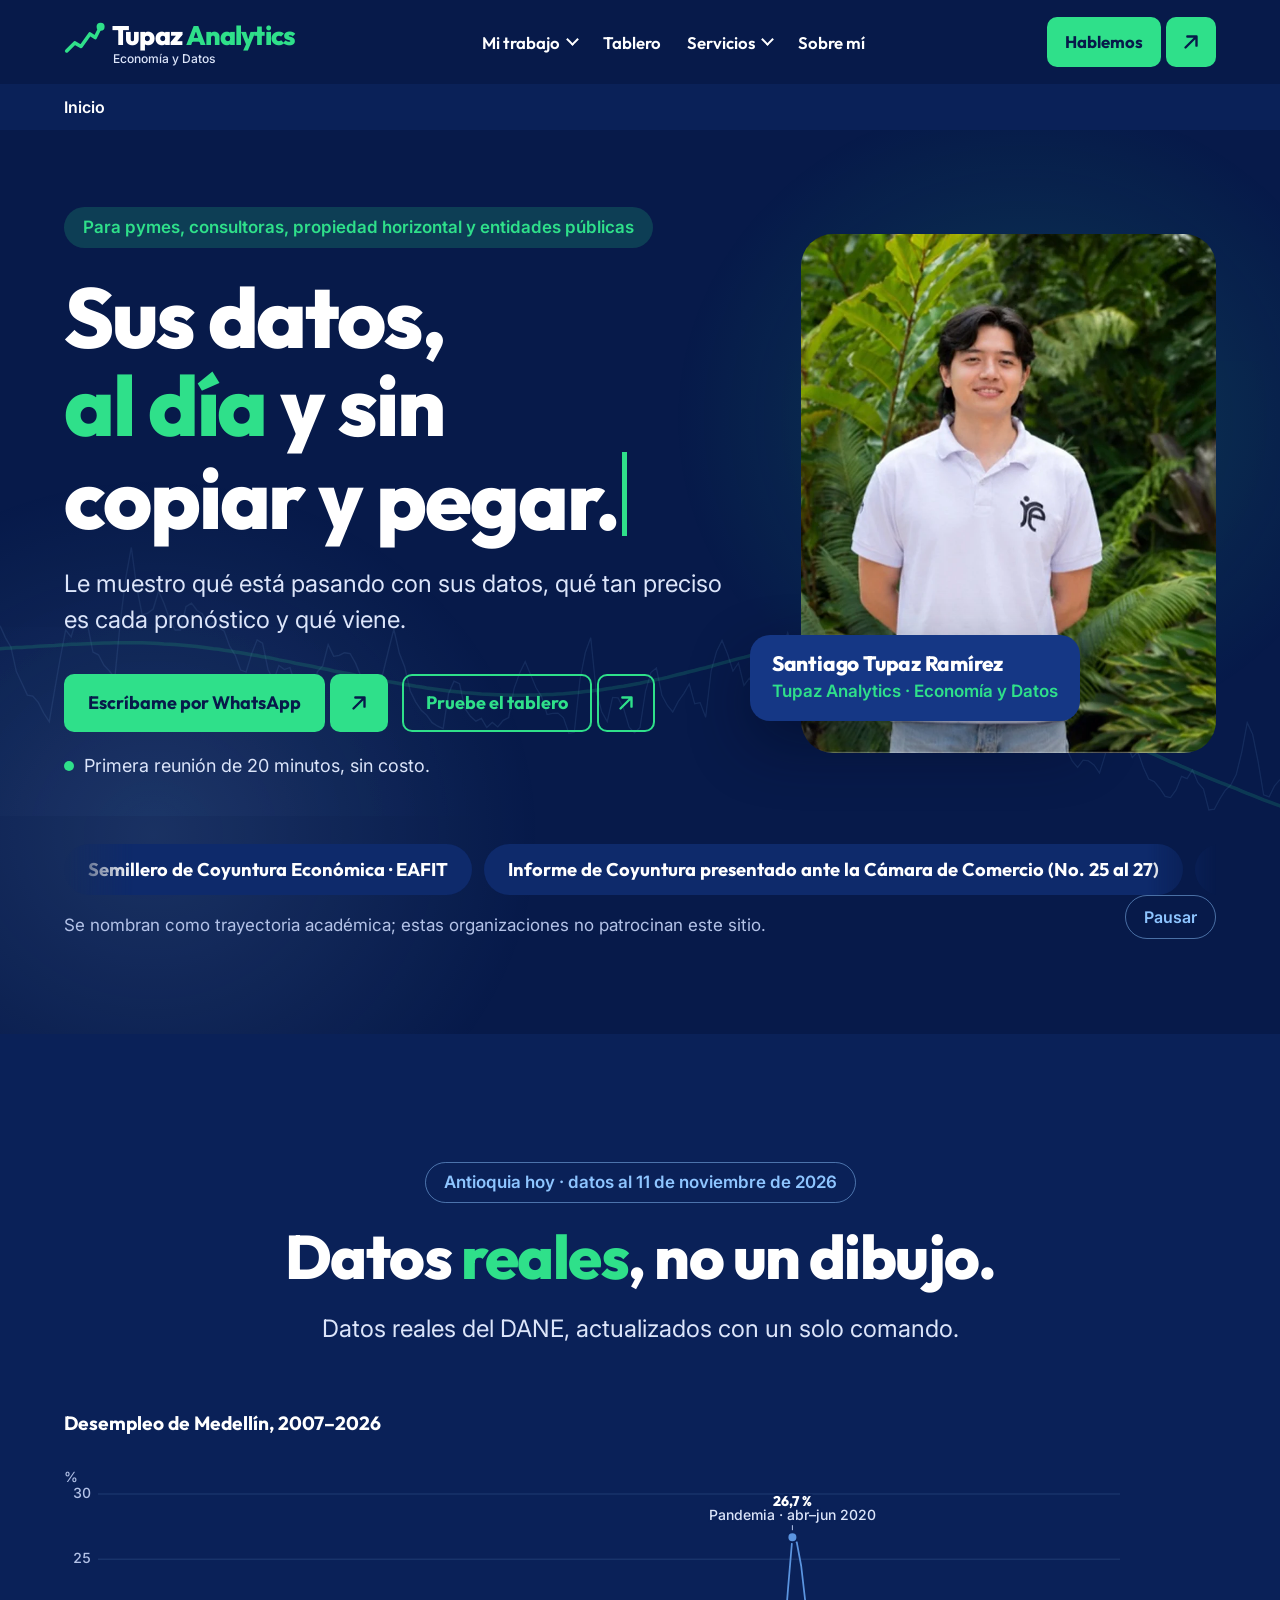
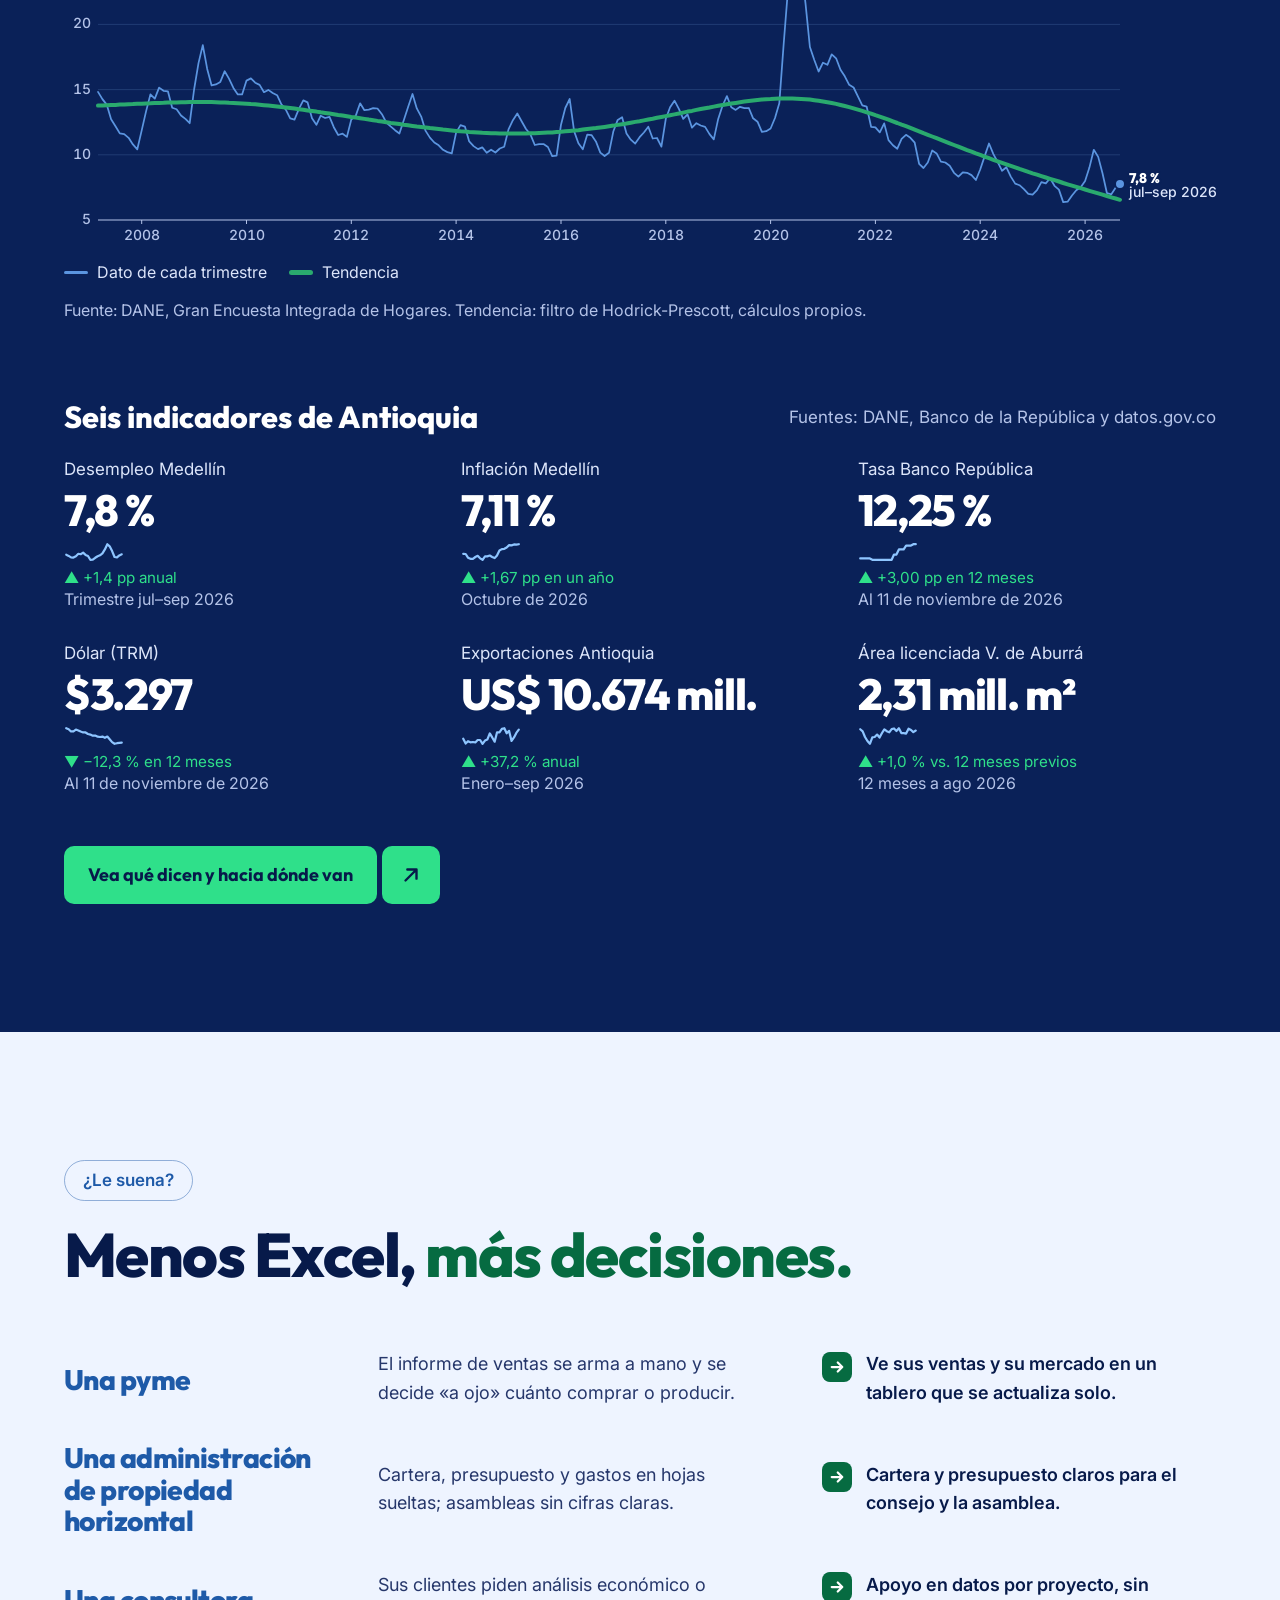
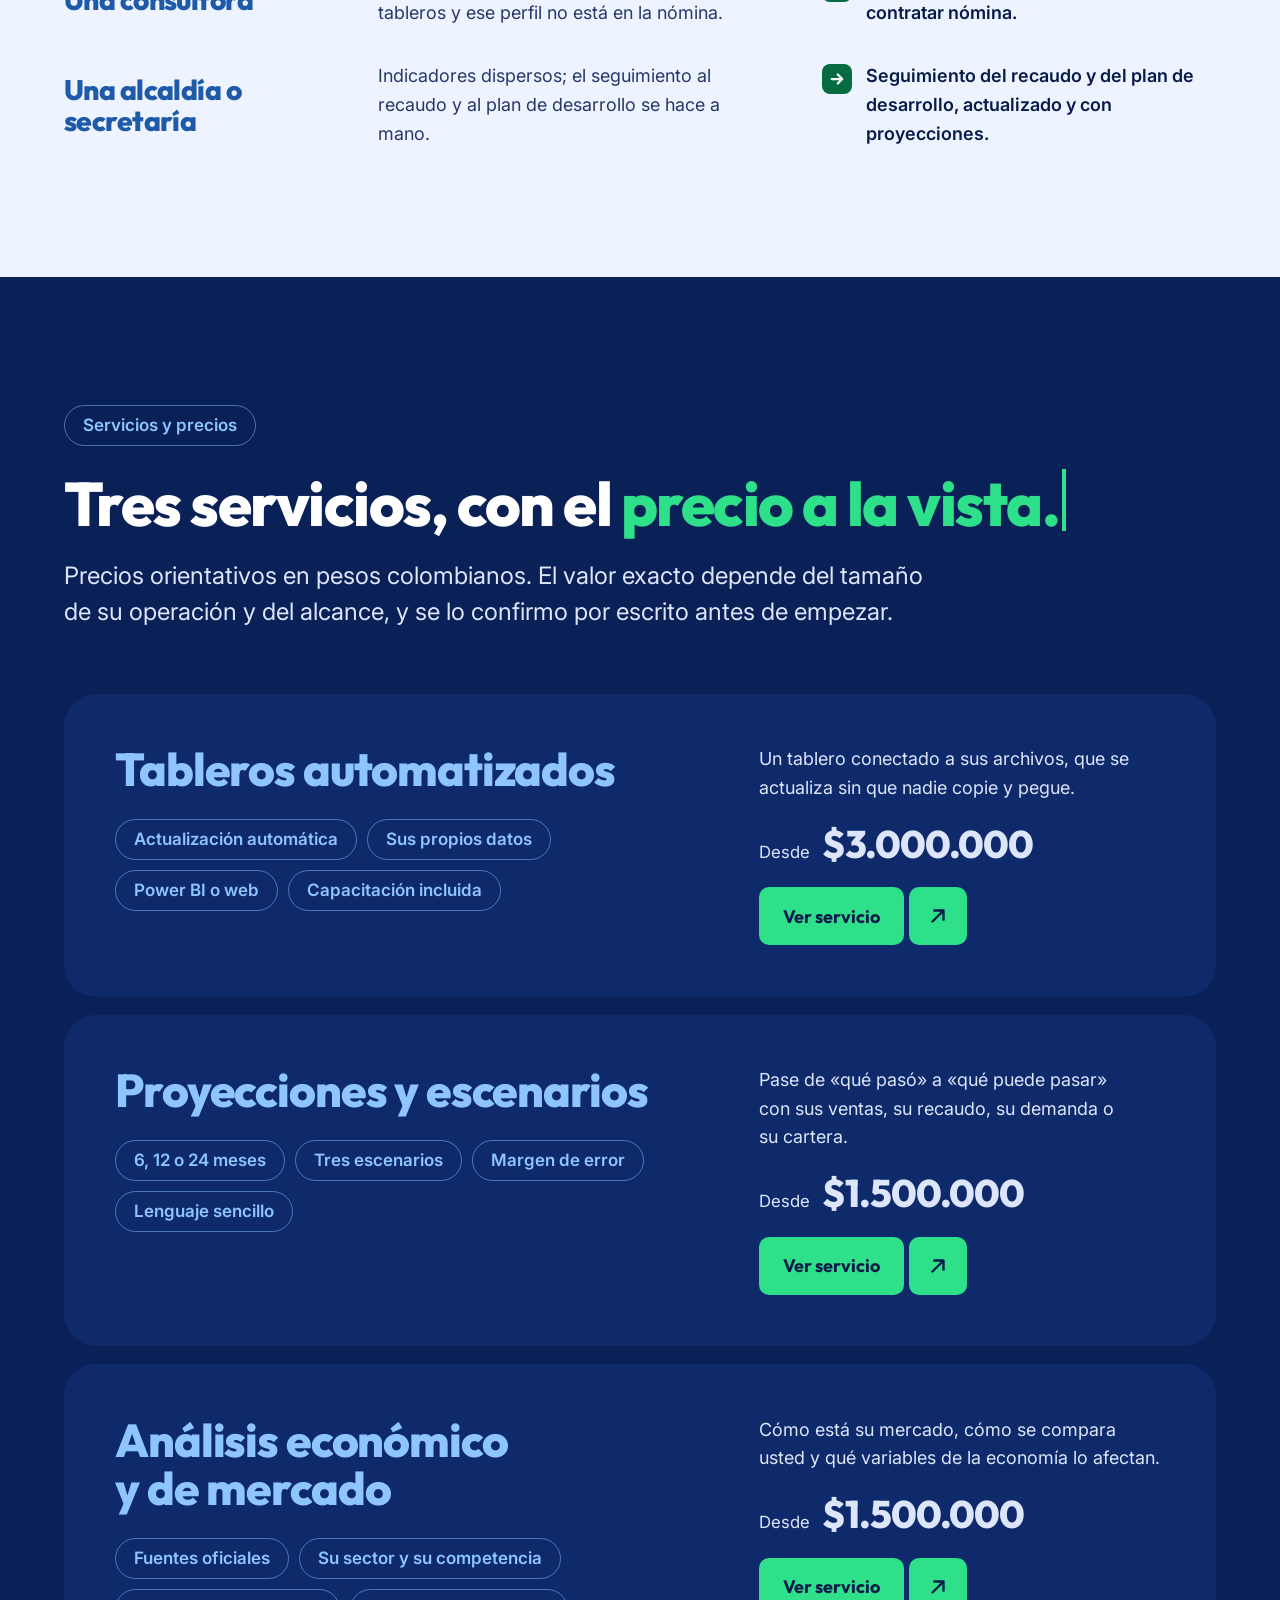
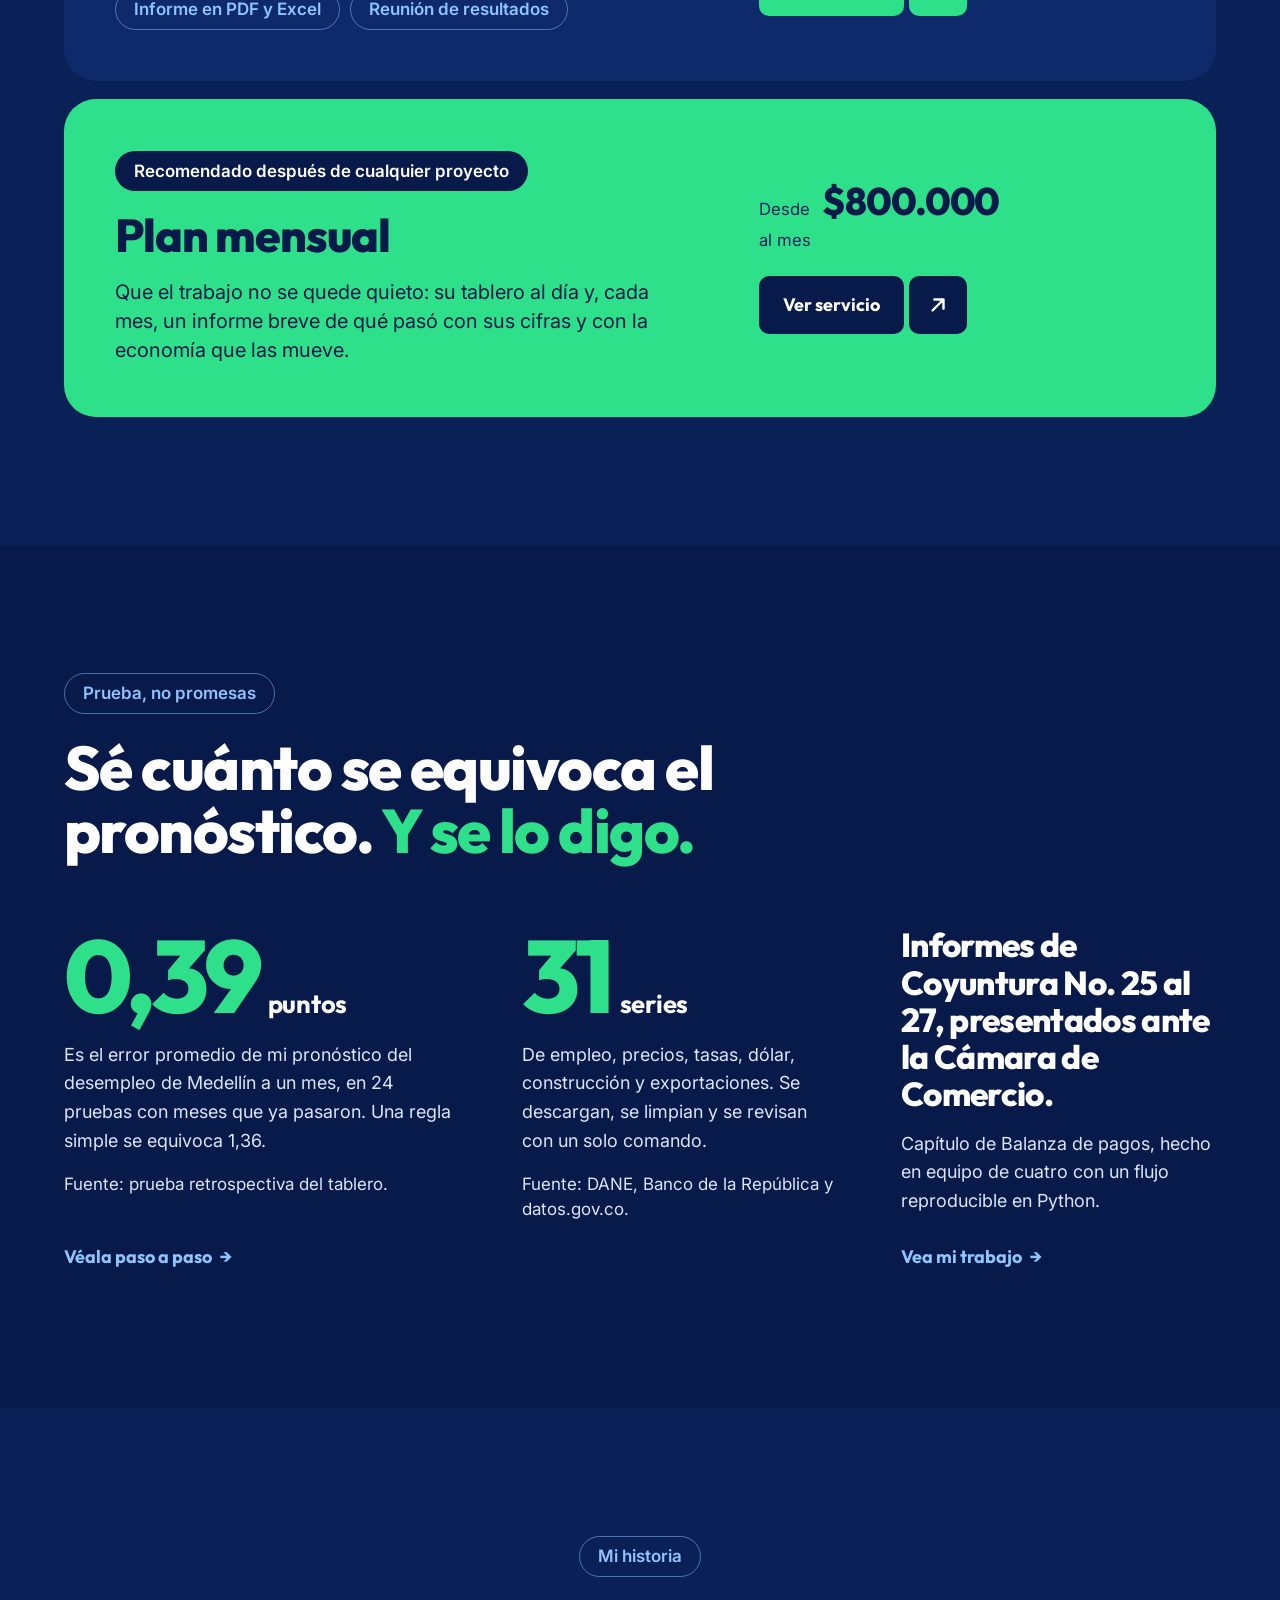
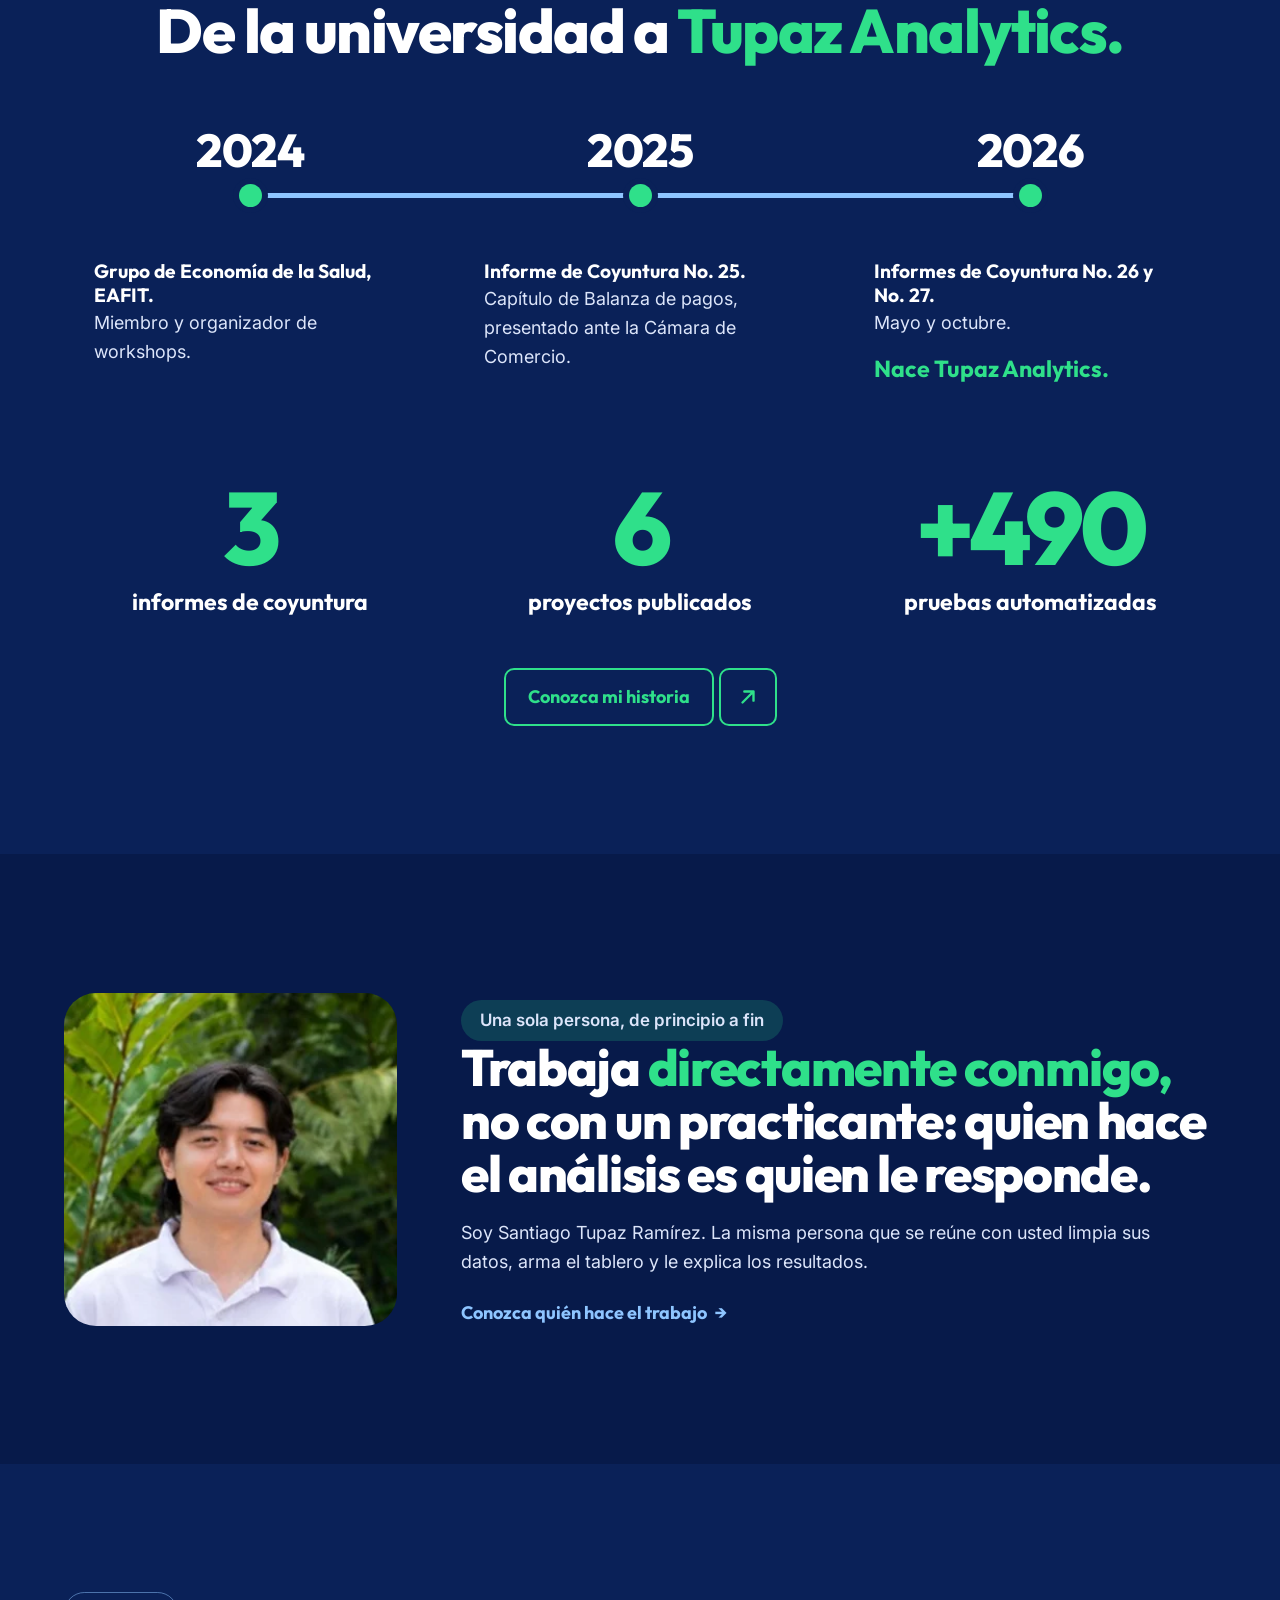
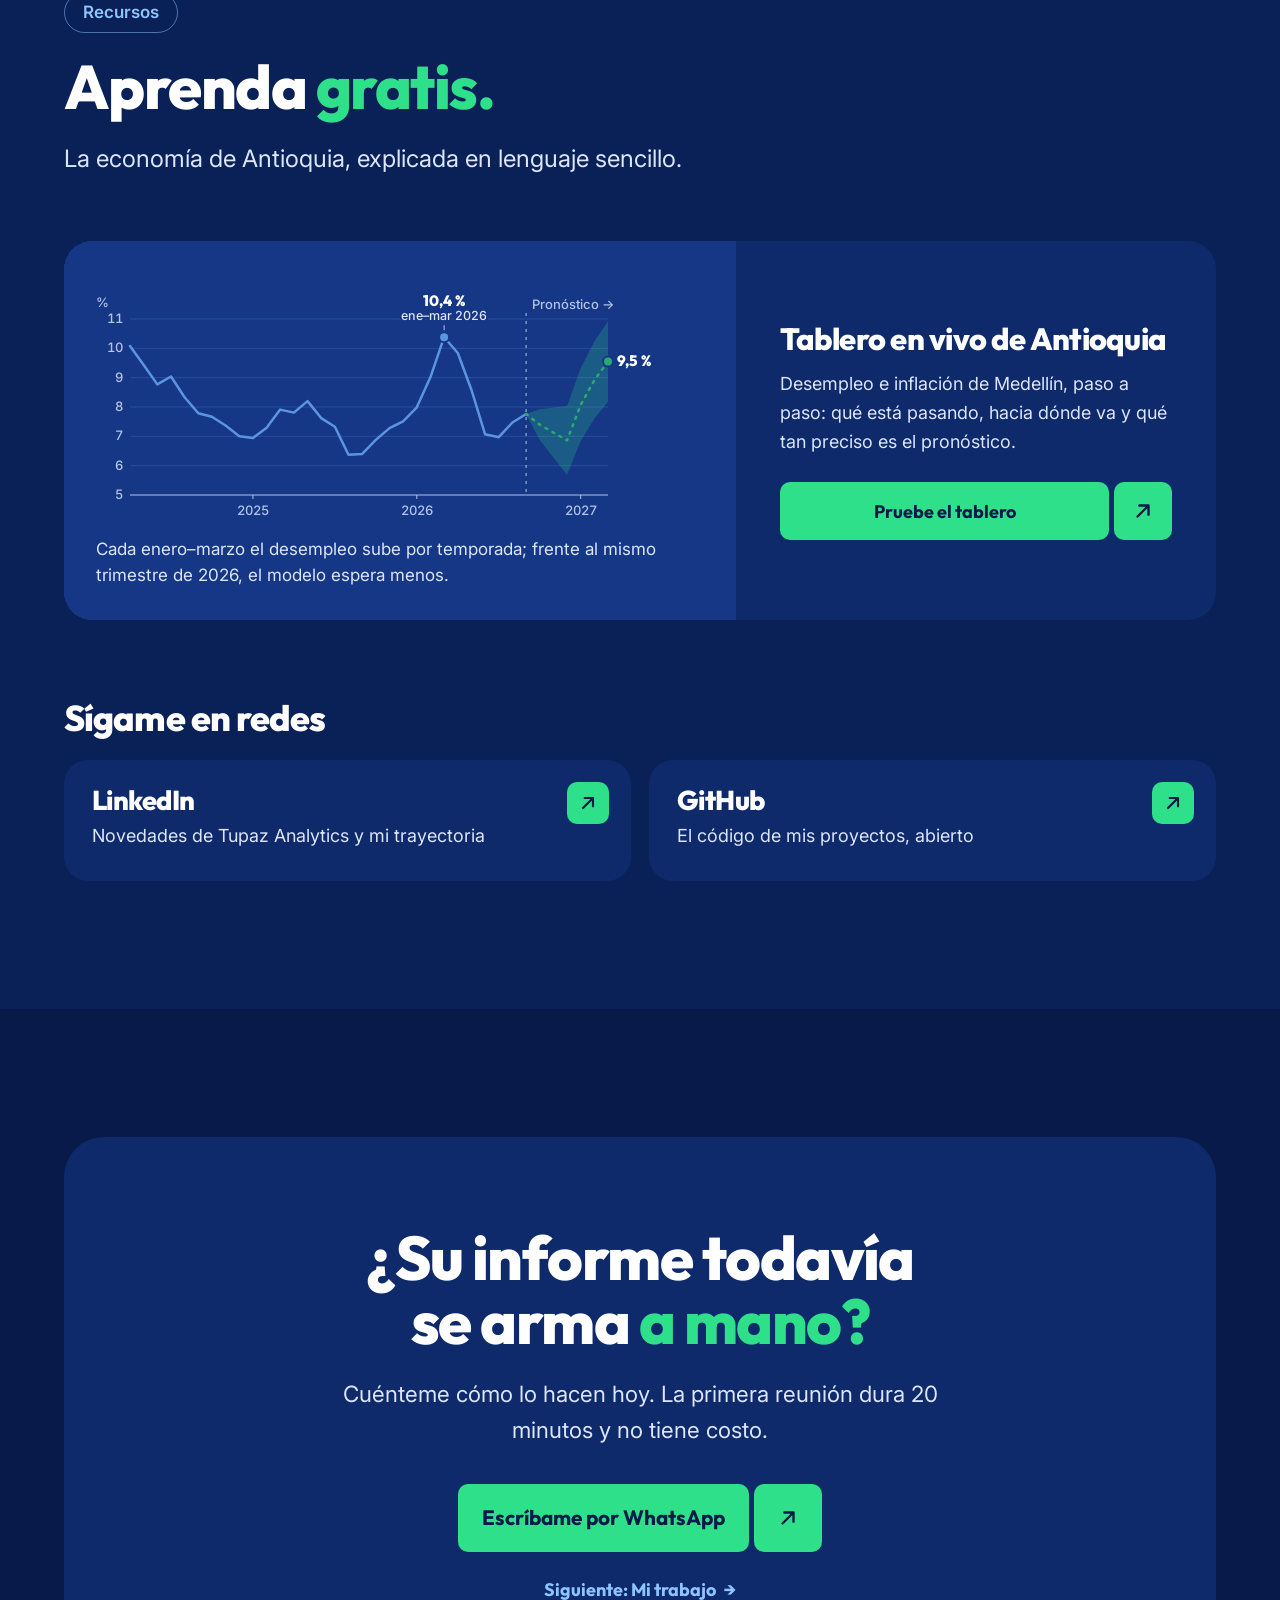
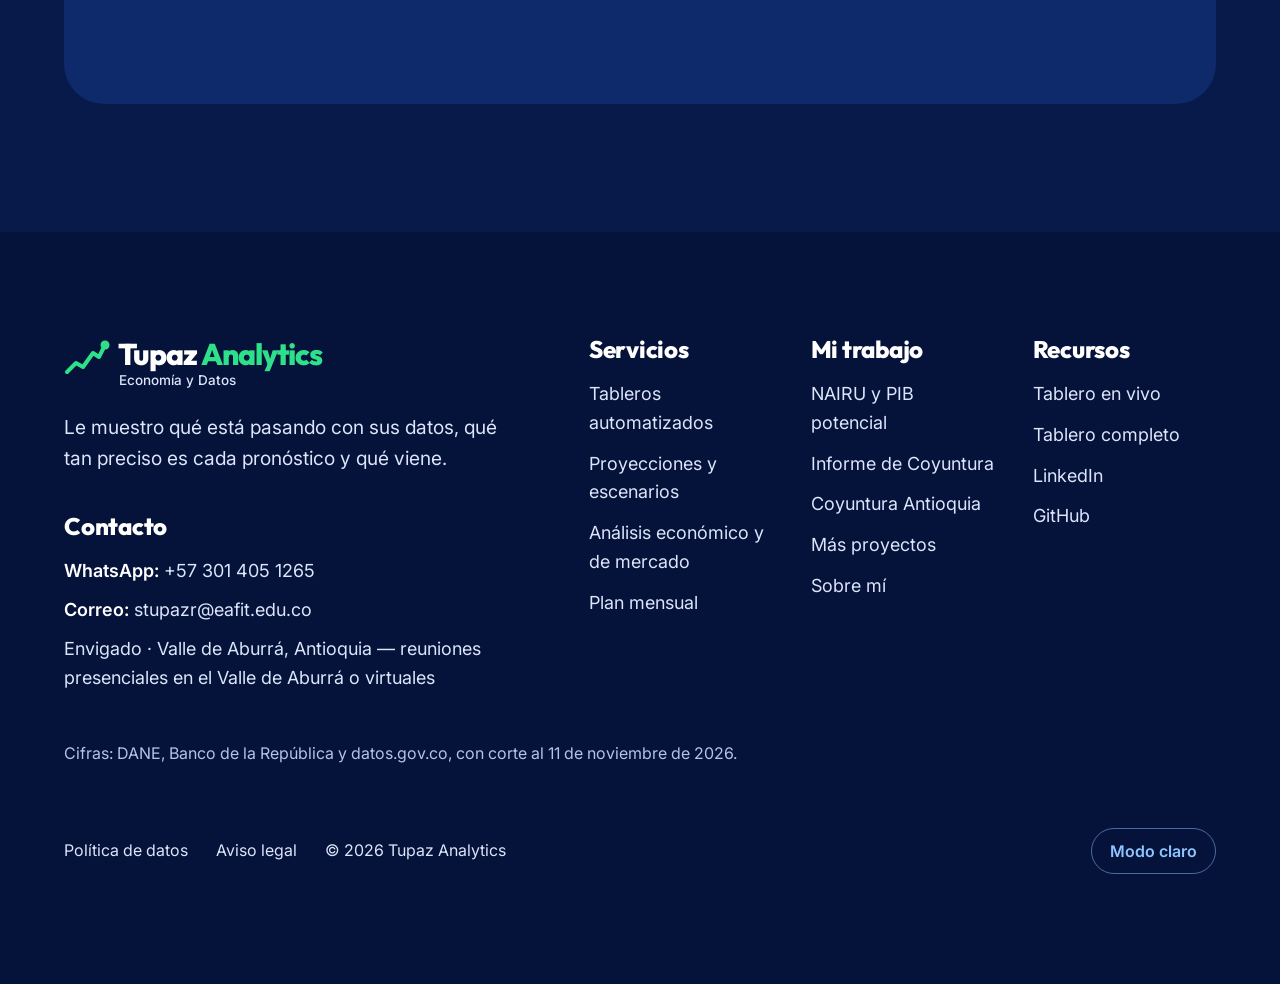
==== index.html @ 69f3f26a "Sitio web de Tupaz Analytics · Economía y Datos Primera versión publicada en GitHub Pages: inicio, m" ====
<!doctype html>
<html lang="es-CO">
<head>
<meta charset="utf-8">
<meta name="viewport" content="width=device-width, initial-scale=1, viewport-fit=cover">
<!-- Sitio en prueba: no aparece en buscadores. Quitar esta línea al lanzar. -->
<meta name="robots" content="noindex">
<title>Tupaz Analytics · Economía y Datos</title>
<meta name="description" content="Tableros automatizados, proyecciones y análisis económico para pymes, consultoras, propiedad horizontal y entidades públicas del Valle de Aburrá. Primera reunión de 20 minutos, sin costo.">

<!-- Vista previa al compartir por WhatsApp o LinkedIn. La imagen va con dirección completa:
     WhatsApp no lee rutas relativas. Si cambia el dominio, cambia og:url y og:image. -->
<meta property="og:type" content="website">
<meta property="og:locale" content="es_CO">
<meta property="og:site_name" content="Tupaz Analytics">
<meta property="og:title" content="Tupaz Analytics · Economía y Datos">
<meta property="og:description" content="Sus datos, al día y sin copiar y pegar. Tableros automatizados, proyecciones con su margen de error y análisis económico. Pruebe el tablero con datos reales de Medellín.">
<meta property="og:url" content="https://tupxz.github.io/tupaz-analytics/">
<meta property="og:image" content="https://tupxz.github.io/tupaz-analytics/assets/img/og.jpg">
<meta property="og:image:type" content="image/jpeg">
<meta property="og:image:width" content="1200">
<meta property="og:image:height" content="630">
<meta property="og:image:alt" content="Tupaz Analytics · Economía y Datos. Gráfico del desempleo de Medellín con su tendencia.">
<meta name="twitter:card" content="summary_large_image">

<meta name="theme-color" content="#071A4A">
<link rel="icon" href="assets/img/favicon.svg" type="image/svg+xml">

<script>
  // Tema antes de pintar, para que nada parpadee. El sitio es oscuro; «Modo claro» está en el pie.
  (function () {
    var r = document.documentElement, t = null;
    r.classList.add('js');
    try { t = localStorage.getItem('tema'); } catch (e) {}
    if (t === 'claro') r.setAttribute('data-tema', 'claro');
  })();
</script>

<link rel="preconnect" href="https://fonts.googleapis.com">
<link rel="preconnect" href="https://fonts.gstatic.com" crossorigin>
<link href="https://fonts.googleapis.com/css2?family=Inter:wght@400;500;600;700&family=Outfit:wght@600;700;800&display=swap" rel="stylesheet">
<link rel="stylesheet" href="assets/css/estilos.css">
</head>

<body>
<a class="saltar" href="#contenido">Saltar al contenido</a>

<!-- ═══════════ Encabezado: marca, menú con desplegables y WhatsApp ═══════════ -->
<header class="cab" id="cab">
  <div class="ancho cab__fila">
    <a class="logo" href="#inicio" aria-label="Tupaz Analytics, Economía y Datos: ir al inicio"><svg class="logo__svg" viewBox="0 0 264 56" aria-hidden="true" focusable="false"><polyline class="logo__traza" points="3,38 12,29 19,33 29,19 35,23 41,11"/><circle class="logo__punto" cx="41" cy="11" r="4.5"/><text class="logo__texto" x="54" y="31"><tspan class="logo__tupaz">Tupaz</tspan> <tspan class="logo__analytics">Analytics</tspan></text><text class="logo__lema" x="55" y="51">Economía y Datos</text></svg></a>

    <nav class="menu" aria-label="Secciones del sitio">
      <button class="menu__item menu__item--mas" type="button" aria-expanded="false" aria-controls="mega-trabajo" data-pestana="mi-trabajo">Mi trabajo</button>
      <a class="menu__item" href="#tablero" data-pestana="tablero">Tablero</a>
      <button class="menu__item menu__item--mas" type="button" aria-expanded="false" aria-controls="mega-servicios" data-pestana="servicios">Servicios</button>
      <a class="menu__item" href="#sobre-mi" data-pestana="sobre-mi">Sobre mí</a>
    </nav>

    <a class="firma firma--chica cab__accion" href="#hablemos" data-pestana="hablemos"><span class="firma__t">Hablemos</span><span class="firma__f" aria-hidden="true"></span></a>
    <button class="hamb" id="hamb" type="button" aria-expanded="false" aria-controls="movil" aria-label="Abrir el menú"><span></span></button>
  </div>

  <div class="mega" id="mega-trabajo" hidden>
    <div class="ancho">
      <div class="mega__panel mega__panel--4">
        <a class="mega__t" href="#caso-nairu"><b>NAIRU y PIB potencial</b><span>Pipeline de datos en Python, con más de 490 pruebas</span></a>
        <a class="mega__t" href="#caso-informe"><b>Informe de Coyuntura</b><span>Balanza de pagos, informes No. 25 al 27</span></a>
        <a class="mega__t" href="#caso-antioquia"><b>Coyuntura Antioquia</b><span>Un tablero que se arma solo</span></a>
        <a class="mega__t" href="#mas-proyectos"><b>Más proyectos</b><span>Cinco proyectos de la universidad, en línea</span></a>
      </div>
    </div>
  </div>

  <div class="mega" id="mega-servicios" hidden>
    <div class="ancho">
      <div class="mega__panel">
        <a class="mega__t" href="#servicio-tableros"><b>Tableros automatizados</b><span>Sus datos al día, sin copiar y pegar</span></a>
        <a class="mega__t" href="#servicio-proyecciones"><b>Proyecciones y escenarios</b><span>Qué puede pasar con sus ventas o su recaudo</span></a>
        <a class="mega__t" href="#servicio-analisis"><b>Análisis económico y de mercado</b><span>Cómo está su mercado y qué lo afecta</span></a>
        <a class="mega__t mega__t--ancha" href="#plan-mensual"><b>Plan mensual</b><span>Recomendado después de cualquier proyecto · $800.000 – $1.500.000 al mes</span></a>
      </div>
    </div>
  </div>
</header>

<!-- Menú del celular: el mismo menú, con sus desplegables abiertos -->
<div class="movil" id="movil" hidden>
  <div class="ancho">
    <div class="movil__grupo">
      <a class="movil__titulo" href="#mi-trabajo" data-pestana="mi-trabajo">Mi trabajo</a>
      <div class="movil__sub">
        <a href="#caso-nairu"><b>NAIRU y PIB potencial</b><span>Pipeline de datos en Python, con más de 490 pruebas</span></a>
        <a href="#caso-informe"><b>Informe de Coyuntura</b><span>Balanza de pagos, informes No. 25 al 27</span></a>
        <a href="#caso-antioquia"><b>Coyuntura Antioquia</b><span>Un tablero que se arma solo</span></a>
        <a href="#mas-proyectos"><b>Más proyectos</b><span>Cinco proyectos de la universidad, en línea</span></a>
      </div>
    </div>
    <div class="movil__grupo"><a class="movil__titulo" href="#tablero" data-pestana="tablero">Tablero</a></div>
    <div class="movil__grupo">
      <a class="movil__titulo" href="#servicios" data-pestana="servicios">Servicios</a>
      <div class="movil__sub">
        <a href="#servicio-tableros"><b>Tableros automatizados</b><span>Sus datos al día, sin copiar y pegar</span></a>
        <a href="#servicio-proyecciones"><b>Proyecciones y escenarios</b><span>Qué puede pasar con sus ventas o su recaudo</span></a>
        <a href="#servicio-analisis"><b>Análisis económico y de mercado</b><span>Cómo está su mercado y qué lo afecta</span></a>
        <a href="#plan-mensual"><b>Plan mensual</b><span>Recomendado después de cualquier proyecto</span></a>
      </div>
    </div>
    <div class="movil__grupo"><a class="movil__titulo" href="#sobre-mi" data-pestana="sobre-mi">Sobre mí</a></div>
    <div class="movil__grupo"><a class="firma firma--ancha" href="#hablemos" data-pestana="hablemos"><span class="firma__t">Hablemos</span><span class="firma__f" aria-hidden="true"></span></a></div>
  </div>
</div>

<!-- Ruta: siempre dice dónde está el visitante. La llena app.js. -->
<nav class="ruta" id="ruta" aria-label="Usted está aquí">
  <div class="ancho ruta__fila">
    <ol class="ruta__lista" id="ruta-lista"><li><a href="#inicio">Inicio</a></li></ol>
  </div>
</nav>

<main id="contenido">

<!-- ═══════════════════════ 1. INICIO ═══════════════════════ -->
<div class="hoja" id="inicio" data-hoja="inicio">

  <section class="hero" aria-labelledby="t-inicio">
    <div class="hero__fondo" id="hero-fondo" aria-hidden="true"></div>
    <div class="ancho">
      <div class="hero__fila">
        <div class="hero__texto">
          <p class="pildora pildora--verde">Para pymes, consultoras, propiedad horizontal y entidades públicas</p>
          <h1 id="t-inicio" data-escribir>Sus datos, <em>al día</em> y sin copiar y pegar.</h1>
          <p class="bajada">Le muestro qué está pasando con sus datos, qué tan preciso es cada pronóstico y qué viene.</p>
          <div class="hero__acciones">
            <a class="firma" data-wa href="#hablemos"><span class="firma__t">Escríbame por WhatsApp</span><span class="firma__f" aria-hidden="true"></span></a>
            <a class="firma firma--linea" href="#tablero"><span class="firma__t">Pruebe el tablero</span><span class="firma__f" aria-hidden="true"></span></a>
          </div>
          <p class="hero__riesgo">Primera reunión de 20 minutos, sin costo.</p>
        </div>
        <figure class="hero__foto">
          <img src="assets/img/foto-768.webp" srcset="assets/img/foto-384.webp 384w, assets/img/foto-768.webp 768w" sizes="(max-width: 860px) 340px, 460px" width="768" height="960" alt="Santiago Tupaz Ramírez, de Tupaz Analytics" fetchpriority="high">
          <figcaption class="hero__dato">
            <b>Santiago Tupaz Ramírez</b>
            <span>Tupaz Analytics · Economía y Datos</span>
          </figcaption>
        </figure>
      </div>

      <!-- Credenciales: solo texto, sin logos. Rotan despacio y se pueden pausar. -->
      <section class="sellos" id="sellos" aria-label="Credenciales">
        <div class="sellos__ventana">
          <ul class="sellos__riel" id="sellos-riel">
            <li>Semillero de Coyuntura Económica · EAFIT</li>
            <li>Informe de Coyuntura presentado ante la Cámara de Comercio (No. 25 al 27)</li>
            <li>Monitor · Conferencia Internacional AREUEA 2026</li>
            <li>Miembro de DAMA Antioquia</li>
            <li>FENADECO</li>
            <li>Certificado en Evaluación de Impacto en RStudio</li>
          </ul>
        </div>
        <div class="sellos__cabeza">
          <p class="nota">Se nombran como trayectoria académica; estas organizaciones no patrocinan este sitio.</p>
          <button class="sellos__pausa" id="sellos-pausa" type="button" aria-pressed="false" hidden>Pausar</button>
        </div>
      </section>
    </div>
  </section>

  <section class="seccion seccion--banda" data-ruta="Antioquia hoy" aria-labelledby="t-hoy">
    <div class="ancho">
      <header class="seccion__cabeza seccion__cabeza--centro">
        <p class="pildora" data-solo-con-datos>Antioquia hoy · datos al <span data-dato="corte"></span></p>
        <h2 id="t-hoy">Datos <em>reales</em>, no un dibujo.</h2>
        <p class="bajada">Datos reales del DANE, actualizados con un solo comando.</p>
      </header>

      <figure class="portada-grafico">
        <figcaption class="figura__titulo">Desempleo de Medellín, <span data-dato="portada-rango">2007–2026</span></figcaption>
        <div class="lienzo" id="grafico-portada" data-alto="400" data-alto-movil="260"></div>
        <ul class="leyenda" aria-hidden="true">
          <li><i class="muestra muestra--azul"></i>Dato de cada trimestre</li>
          <li><i class="muestra muestra--verde muestra--gruesa"></i>Tendencia</li>
        </ul>
        <p class="figura__fuente">Fuente: DANE, Gran Encuesta Integrada de Hogares. Tendencia: filtro de Hodrick-Prescott, cálculos propios.</p>
      </figure>

      <div class="hoy" id="hoy" hidden>
        <div class="hoy__cabeza">
          <p>Seis indicadores de Antioquia</p>
          <span class="nota">Fuentes: DANE, Banco de la República y datos.gov.co</span>
        </div>
        <ul class="hoy__lista" id="hoy-lista"></ul>
      </div>

      <p class="seccion__pie"><a class="firma" href="#tablero"><span class="firma__t">Vea qué dicen y hacia dónde van</span><span class="firma__f" aria-hidden="true"></span></a></p>
    </div>
  </section>

  <section class="seccion franja-clara" data-ruta="¿Le suena?" aria-labelledby="t-suena">
    <div class="ancho">
      <header class="seccion__cabeza">
        <p class="pildora">¿Le suena?</p>
        <h2 id="t-suena">Menos Excel, <em>más decisiones.</em></h2>
      </header>
      <div class="suena">
        <div class="suena__fila">
          <p class="suena__quien">Una pyme</p>
          <p class="suena__hoy">El informe de ventas se arma a mano y se decide «a ojo» cuánto comprar o producir.</p>
          <p class="suena__cambio">Ve sus ventas y su mercado en un tablero que se actualiza solo.</p>
        </div>
        <div class="suena__fila">
          <p class="suena__quien">Una administración de propiedad horizontal</p>
          <p class="suena__hoy">Cartera, presupuesto y gastos en hojas sueltas; asambleas sin cifras claras.</p>
          <p class="suena__cambio">Cartera y presupuesto claros para el consejo y la asamblea.</p>
        </div>
        <div class="suena__fila">
          <p class="suena__quien">Una consultora</p>
          <p class="suena__hoy">Sus clientes piden análisis económico o tableros y ese perfil no está en la nómina.</p>
          <p class="suena__cambio">Apoyo en datos por proyecto, sin contratar nómina.</p>
        </div>
        <div class="suena__fila">
          <p class="suena__quien">Una alcaldía o secretaría</p>
          <p class="suena__hoy">Indicadores dispersos; el seguimiento al recaudo y al plan de desarrollo se hace a mano.</p>
          <p class="suena__cambio">Seguimiento del recaudo y del plan de desarrollo, actualizado y con proyecciones.</p>
        </div>
      </div>
    </div>
  </section>

  <section class="seccion seccion--banda" data-ruta="Servicios" aria-labelledby="t-inicio-servicios">
    <div class="ancho">
      <header class="seccion__cabeza">
        <p class="pildora">Servicios y precios</p>
        <h2 id="t-inicio-servicios" data-escribir>Tres servicios, con el <em>precio a la vista.</em></h2>
        <p class="bajada">Precios orientativos en pesos colombianos. El valor exacto depende del tamaño de su operación y del alcance, y se lo confirmo por escrito antes de empezar.</p>
      </header>
      <div class="filas">
        <article class="fila">
          <div>
            <h3>Tableros automatizados</h3>
            <ul class="pildoras"><li class="pildora">Actualización automática</li><li class="pildora">Sus propios datos</li><li class="pildora">Power BI o web</li><li class="pildora">Capacitación incluida</li></ul>
          </div>
          <div class="fila__lado">
            <p>Un tablero conectado a sus archivos, que se actualiza sin que nadie copie y pegue.</p>
            <p class="precio"><span>Desde</span><b>$3.000.000</b></p>
            <a class="firma" href="#servicio-tableros"><span class="firma__t">Ver servicio</span><span class="firma__f" aria-hidden="true"></span></a>
          </div>
        </article>
        <article class="fila">
          <div>
            <h3>Proyecciones y escenarios</h3>
            <ul class="pildoras"><li class="pildora">6, 12 o 24 meses</li><li class="pildora">Tres escenarios</li><li class="pildora">Margen de error</li><li class="pildora">Lenguaje sencillo</li></ul>
          </div>
          <div class="fila__lado">
            <p>Pase de «qué pasó» a «qué puede pasar» con sus ventas, su recaudo, su demanda o su cartera.</p>
            <p class="precio"><span>Desde</span><b>$1.500.000</b></p>
            <a class="firma" href="#servicio-proyecciones"><span class="firma__t">Ver servicio</span><span class="firma__f" aria-hidden="true"></span></a>
          </div>
        </article>
        <article class="fila">
          <div>
            <h3>Análisis económico y de mercado</h3>
            <ul class="pildoras"><li class="pildora">Fuentes oficiales</li><li class="pildora">Su sector y su competencia</li><li class="pildora">Informe en PDF y Excel</li><li class="pildora">Reunión de resultados</li></ul>
          </div>
          <div class="fila__lado">
            <p>Cómo está su mercado, cómo se compara usted y qué variables de la economía lo afectan.</p>
            <p class="precio"><span>Desde</span><b>$1.500.000</b></p>
            <a class="firma" href="#servicio-analisis"><span class="firma__t">Ver servicio</span><span class="firma__f" aria-hidden="true"></span></a>
          </div>
        </article>
      </div>
      <article class="plan plan--corto">
        <div>
          <p class="pildora pildora--oscura">Recomendado después de cualquier proyecto</p>
          <h3>Plan mensual</h3>
          <p class="plan__beneficio">Que el trabajo no se quede quieto: su tablero al día y, cada mes, un informe breve de qué pasó con sus cifras y con la economía que las mueve.</p>
        </div>
        <div class="fila__lado">
          <p class="precio"><span>Desde</span><b>$800.000</b><small>al mes</small></p>
          <a class="firma firma--oscura" href="#plan-mensual"><span class="firma__t">Ver servicio</span><span class="firma__f" aria-hidden="true"></span></a>
        </div>
      </article>
    </div>
  </section>

  <section class="seccion" data-ruta="Prueba" aria-labelledby="t-prueba">
    <div class="ancho">
      <header class="seccion__cabeza">
        <p class="pildora">Prueba, no promesas</p>
        <h2 id="t-prueba">Sé cuánto se equivoca el pronóstico. <em>Y se lo digo.</em></h2>
      </header>
      <div class="pruebas">
        <div class="prueba prueba--grande">
          <p class="cifra"><span data-dato="mae">0,39</span><small>puntos</small></p>
          <p>Es el error promedio de mi pronóstico del desempleo de Medellín a un mes, en <span data-dato="n-pruebas">24</span> pruebas con meses que ya pasaron. Una regla simple se equivoca <span data-dato="mae-simple">1,36</span>.</p>
          <p class="nota">Fuente: prueba retrospectiva del tablero.</p>
          <a class="flecha" href="#tablero">Véala paso a paso <span aria-hidden="true">→</span></a>
        </div>
        <div class="prueba">
          <p class="cifra"><span data-dato="n-series">31</span><small>series</small></p>
          <p>De empleo, precios, tasas, dólar, construcción y exportaciones. Se descargan, se limpian y se revisan con un solo comando.</p>
          <p class="nota">Fuente: DANE, Banco de la República y datos.gov.co.</p>
        </div>
        <div class="prueba">
          <p class="prueba__cita">Informes de Coyuntura No. 25 al 27, presentados ante la Cámara de Comercio.</p>
          <p>Capítulo de Balanza de pagos, hecho en equipo de cuatro con un flujo reproducible en Python.</p>
          <a class="flecha" href="#caso-informe">Vea mi trabajo <span aria-hidden="true">→</span></a>
        </div>
      </div>
    </div>
  </section>

  <section class="seccion seccion--banda" data-ruta="Mi historia" aria-labelledby="t-inicio-historia">
    <div class="ancho">
      <header class="seccion__cabeza seccion__cabeza--centro">
        <p class="pildora">Mi historia</p>
        <h2 id="t-inicio-historia">De la universidad a <em>Tupaz Analytics.</em></h2>
      </header>
      <ol class="historia historia--corta">
        <li><p class="historia__anio">2024</p><ul class="historia__hitos"><li><b>Grupo de Economía de la Salud, EAFIT.</b> Miembro y organizador de workshops.</li></ul></li>
        <li><p class="historia__anio">2025</p><ul class="historia__hitos"><li><b>Informe de Coyuntura No. 25.</b> Capítulo de Balanza de pagos, presentado ante la Cámara de Comercio.</li></ul></li>
        <li><p class="historia__anio">2026</p><ul class="historia__hitos"><li><b>Informes de Coyuntura No. 26 y No. 27.</b> Mayo y octubre.</li><li class="historia__hito"><b>Nace Tupaz Analytics.</b></li></ul></li>
      </ol>
      <div class="cifras">
        <div><p class="cifra">3</p><p>informes de coyuntura</p></div>
        <div><p class="cifra">6</p><p>proyectos publicados</p></div>
        <div><p class="cifra">+490</p><p>pruebas automatizadas</p></div>
      </div>
      <p class="seccion__pie seccion__pie--centro"><a class="firma firma--linea" href="#historia"><span class="firma__t">Conozca mi historia</span><span class="firma__f" aria-hidden="true"></span></a></p>
    </div>
  </section>

  <section class="seccion" data-ruta="Trabaja conmigo" aria-labelledby="t-directo">
    <div class="ancho">
      <div class="directo">
        <img class="directo__foto" src="assets/img/foto-cara-320.webp" srcset="assets/img/foto-cara-160.webp 160w, assets/img/foto-cara-320.webp 320w" sizes="260px" width="320" height="320" alt="Santiago Tupaz Ramírez" loading="lazy" decoding="async">
        <div>
          <p class="pildora pildora--verde">Una sola persona, de principio a fin</p>
          <h2 id="t-directo">Trabaja <em>directamente conmigo,</em> no con un practicante: quien hace el análisis es quien le responde.</h2>
          <p>Soy Santiago Tupaz Ramírez. La misma persona que se reúne con usted limpia sus datos, arma el tablero y le explica los resultados.</p>
          <a class="flecha" href="#sobre-mi">Conozca quién hace el trabajo <span aria-hidden="true">→</span></a>
        </div>
      </div>
    </div>
  </section>

  <section class="seccion seccion--banda" data-ruta="Aprenda gratis" aria-labelledby="t-gratis">
    <div class="ancho">
      <header class="seccion__cabeza">
        <p class="pildora">Recursos</p>
        <h2 id="t-gratis">Aprenda <em>gratis.</em></h2>
        <p class="bajada">La economía de Antioquia, explicada en lenguaje sencillo.</p>
      </header>
      <article class="tarjeta tarjeta--ancha">
        <div class="tarjeta__arriba">
          <div class="lienzo" id="grafico-tarjeta" data-alto="250" data-alto-movil="210"></div>
          <p class="tarjeta__nota" id="nota-tarjeta">Cada enero–marzo el desempleo sube por temporada; frente al mismo trimestre de 2026, el modelo espera menos.</p>
        </div>
        <div class="tarjeta__cuerpo">
          <h3>Tablero en vivo de Antioquia</h3>
          <p>Desempleo e inflación de Medellín, paso a paso: qué está pasando, hacia dónde va y qué tan preciso es el pronóstico.</p>
          <a class="firma firma--ancha" href="#tablero"><span class="firma__t">Pruebe el tablero</span><span class="firma__f" aria-hidden="true"></span></a>
        </div>
      </article>

      <h3 class="redes__titulo">Sígame en redes</h3>
      <div class="redes">
        <a class="red" data-red="linkedin" href="https://linkedin.com/in/santiago-tupaz-ram%C3%ADrez-2b87082b3" target="_blank" rel="noopener"><b>LinkedIn</b><span>Novedades de Tupaz Analytics y mi trayectoria</span></a>
        <a class="red" data-red="github" href="https://github.com/Tupxz" target="_blank" rel="noopener"><b>GitHub</b><span>El código de mis proyectos, abierto</span></a>
      </div>
    </div>
  </section>

  <section class="seccion">
    <div class="ancho">
      <aside class="cierre">
        <h2>¿Su informe todavía se arma <em>a mano?</em></h2>
        <p>Cuénteme cómo lo hacen hoy. La primera reunión dura 20 minutos y no tiene costo.</p>
        <div class="cierre__acciones">
          <a class="firma firma--grande" data-wa href="#hablemos"><span class="firma__t">Escríbame por WhatsApp</span><span class="firma__f" aria-hidden="true"></span></a>
          <a class="flecha" href="#mi-trabajo">Siguiente: Mi trabajo <span aria-hidden="true">→</span></a>
        </div>
      </aside>
    </div>
  </section>
</div>

<!-- ═══════════════════════ 2. MI TRABAJO ═══════════════════════ -->
<div class="hoja" id="mi-trabajo" data-hoja="mi-trabajo">
  <header class="pagina__cabeza">
    <div class="ancho">
      <p class="pildora">Mi trabajo</p>
      <h1>Trabajo que usted puede <em>revisar.</em></h1>
      <p class="bajada">Cada caso dice de dónde partí, qué hice y qué quedó, con su enlace.</p>
    </div>
  </header>

  <section class="seccion seccion--corta" style="padding-top:0">
    <div class="ancho casos">
      <article class="caso" id="caso-nairu" data-ruta="Caso NAIRU">
        <ul class="pildoras"><li class="pildora pildora--verde">Caso principal</li><li class="pildora">Python</li></ul>
        <h2>NAIRU y PIB potencial: un pipeline de datos en Python</h2>
        <p class="nota">Series de DANE, Banco de la República, FRED, ANDI y Penn World Table</p>
        <p class="sirve"><b>Esto le sirve a usted para</b> distinguir si un cambio en sus ventas o en su recaudo es de temporada, del ciclo de la economía o de fondo, con datos de varias fuentes reunidos y revisados de forma automática.</p>
        <div class="caso__partes">
          <div class="caso__parte">
            <h3>De dónde partí</h3>
            <p>La NAIRU (el desempleo que no acelera la inflación) y el PIB potencial no se pueden observar: hay que estimarlos con series de varias fuentes, que llegan en formatos distintos.</p>
          </div>
          <div class="caso__parte">
            <h3>Qué hice</h3>
            <p>Un pipeline en Python que reúne las series del DANE, el Banco de la República, FRED, la ANDI y la Penn World Table, y estima las dos variables con filtros de Kalman y Boosted HP.</p>
          </div>
          <div class="caso__parte caso__parte--quedo">
            <h3>Qué quedó</h3>
            <ul>
              <li>Un sitio público con los resultados.</li>
              <li><b>Más de 490</b> pruebas automatizadas.</li>
            </ul>
          </div>
        </div>
        <p class="caso__pie"><a class="firma" href="https://tupxz.github.io/scraping-NAIRU/" target="_blank" rel="noopener"><span class="firma__t">Ver caso</span><span class="firma__f" aria-hidden="true"></span></a></p>
      </article>

      <article class="caso" id="caso-informe" data-ruta="Informe de Coyuntura">
        <ul class="pildoras"><li class="pildora">En equipo de cuatro</li><li class="pildora">Python</li></ul>
        <h2>Informe de Coyuntura, presentado ante la Cámara de Comercio</h2>
        <p class="nota">Semillero de Coyuntura Económica · EAFIT · desde junio de 2025</p>
        <p class="sirve"><b>Esto le sirve a usted para</b> entender cómo el dólar, el comercio exterior y la inflación pueden mover sus costos y sus ventas, en un informe que se actualiza con el mismo flujo cada vez.</p>
        <div class="caso__partes">
          <div class="caso__parte">
            <h3>De dónde partí</h3>
            <p>El Semillero de Coyuntura Económica de EAFIT presenta su Informe de Coyuntura ante la Cámara de Comercio y mantiene un tablero de coyuntura con datos públicos.</p>
          </div>
          <div class="caso__parte">
            <h3>Qué hice</h3>
            <p>En equipo de cuatro, el capítulo de Balanza de pagos de los informes No. 25 (octubre de 2025) al No. 27 (octubre de 2026), con un flujo reproducible en Python: datos, análisis y gráficos. Además, web scraping y automatización para recolectar los datos del tablero.</p>
          </div>
          <div class="caso__parte caso__parte--quedo">
            <h3>Qué quedó</h3>
            <ul>
              <li>Capítulo de Balanza de pagos en tres informes, con comparación frente a Chile, Perú, Brasil, México y Sudáfrica.</li>
              <li>Participación en el capítulo 6, Inflación y política monetaria, del Informe No. 26 (mayo de 2026).</li>
            </ul>
          </div>
        </div>
        <p class="caso__pie"><a class="firma firma--linea" href="https://www.eafit.edu.co/sistema-ciencia-tecnologia-innovacion/investigacion/nuestros-semilleros/investigacion-analisis-coyuntura-economica" target="_blank" rel="noopener"><span class="firma__t">Página del semillero</span><span class="firma__f" aria-hidden="true"></span></a></p>
      </article>

      <article class="caso" id="caso-antioquia" data-ruta="Coyuntura Antioquia">
        <ul class="pildoras"><li class="pildora">Demo de Tupaz Analytics</li><li class="pildora">Python</li></ul>
        <h2>Coyuntura Antioquia: un tablero que se arma solo</h2>
        <p class="nota">Datos del DANE y del Banco de la República</p>
        <p class="sirve"><b>Esto le sirve a usted para</b> tener sus cifras clave al día sin que nadie copie y pegue, y saber cuánto puede creerle a cada pronóstico.</p>
        <div class="caso__partes">
          <div class="caso__parte">
            <h3>De dónde partí</h3>
            <p>Las cifras de empleo, precios, tasas y actividad de Antioquia están en varias páginas oficiales, en archivos que cambian de dirección cada mes.</p>
          </div>
          <div class="caso__parte">
            <h3>Qué hice</h3>
            <p>Un programa que, con un solo comando, descarga los datos, los limpia, los revisa, calcula pronósticos y arma el tablero con su análisis escrito.</p>
          </div>
          <div class="caso__parte caso__parte--quedo">
            <h3>Qué quedó</h3>
            <ul>
              <li><b data-dato="n-series">31</b> series que se actualizan sin copiar ni pegar.</li>
              <li>Pronósticos con su error medido: <b><span data-dato="mae">0,39</span> puntos</b> a un mes en desempleo.</li>
            </ul>
          </div>
        </div>
        <p class="caso__pie"><a class="firma" href="#tablero"><span class="firma__t">Pruebe el tablero</span><span class="firma__f" aria-hidden="true"></span></a></p>
      </article>
    </div>
  </section>

  <section class="seccion franja-clara" id="mas-proyectos" data-ruta="Más proyectos" aria-labelledby="t-mas">
    <div class="ancho">
      <header class="seccion__cabeza">
        <p class="pildora">Proyectos de la universidad</p>
        <h2 id="t-mas">Más proyectos, <em>publicados en línea</em></h2>
      </header>
      <ul class="proyectos">
        <li><a href="https://tupxz.github.io/ciclos_economicos/site/index.html" target="_blank" rel="noopener"><span><i>Macroeconomía 3 · EAFIT</i><b>Análisis insumo-producto y ciclos económicos</b></span><span><em class="sirve"><b>Esto le sirve a usted para</b> ver qué sectores le compran y le venden al suyo, y cómo una caída en uno se transmite a los demás.</em><small>Python: inversa de Leontief, encadenamientos entre sectores, filtro HP y hechos estilizados.</small></span></a></li>
        <li><a href="https://tupxz.github.io/eps-industrial-organization/" target="_blank" rel="noopener"><span><i>Organización Industrial · EAFIT</i><b>Poder de mercado de las EPS en Colombia, 2014–2024</b></span><span><em class="sirve"><b>Esto le sirve a usted para</b> medir qué tan concentrado está su mercado y cuánto pesa cada competidor.</em><small>Panel por EPS, departamento y año; índices de concentración HHI y CR4.</small></span></a></li>
        <li><a href="https://tupxz.github.io/R2-ECV-Med/" target="_blank" rel="noopener"><span><i>Econometría II · EAFIT</i><b>Calidad de vida en la Comuna 9 de Medellín</b></span><span><em class="sirve"><b>Esto le sirve a usted para</b> conocer las condiciones de vida de una comuna antes de abrir un punto o diseñar un programa.</em><small>R y Quarto, con la Encuesta de Calidad de Vida de Medellín 2024.</small></span></a></li>
        <li><a href="https://tupxz.github.io/Reto1_PoliticaMonetaria_Colombia/" target="_blank" rel="noopener"><span><i>Modelo VAR</i><b>Efectividad de la política monetaria en Colombia</b></span><span><em class="sirve"><b>Esto le sirve a usted para</b> anticipar cómo una subida de tasas del Banco de la República llega a la inflación y al costo del crédito.</em><small>Python: inflación, tasa de CDT a 90 días y otras variables.</small></span></a></li>
        <li><a href="https://tupxz.github.io/colombia-marijuana-revenue-model/" target="_blank" rel="noopener"><span><i>Ciencia de Datos · EAFIT</i><b>Recaudo tributario por legalización del cannabis</b></span><span><em class="sirve"><b>Esto le sirve a usted para</b> estimar cuánto podría recaudar o vender bajo distintos escenarios antes de decidir.</em><small>Python: predicción del recaudo bajo escenarios.</small></span></a></li>
      </ul>
      <p class="nota proyectos__nota">Varios de estos proyectos se hicieron en equipo.</p>
    </div>
  </section>

  <section class="seccion">
    <div class="ancho">
      <aside class="cierre">
        <h2>¿Quiere algo así con <em>sus datos?</em></h2>
        <p>En 20 minutos vemos qué información tiene hoy y qué se puede automatizar. Sin costo.</p>
        <div class="cierre__acciones">
          <a class="firma firma--grande" data-wa href="#hablemos"><span class="firma__t">Escríbame por WhatsApp</span><span class="firma__f" aria-hidden="true"></span></a>
          <a class="flecha" href="#tablero">Siguiente: Tablero en vivo <span aria-hidden="true">→</span></a>
        </div>
      </aside>
    </div>
  </section>
</div>

<!-- ═══════════════════════ 3. TABLERO EN VIVO ═══════════════════════ -->
<div class="hoja" id="tablero" data-hoja="tablero">
  <header class="pagina__cabeza">
    <div class="ancho">
      <p class="pildora">Tablero en vivo<span data-solo-con-datos> · datos al <span data-dato="corte"></span></span></p>
      <h1>Un ejemplo real, <em>paso a paso.</em></h1>
      <p class="bajada">Así trabajo, con cifras públicas de Medellín. Con las suyas (ventas, cartera, recaudo) el recorrido es el mismo.</p>
    </div>
  </header>

  <section class="seccion seccion--corta" style="padding-top:0">
    <div class="ancho">
      <div class="recorrido" id="recorrido" hidden>
        <div class="recorrido__barra">
          <div class="selector" role="group" aria-label="Elija el indicador">
            <span class="selector__rotulo">Indicador</span>
            <button class="selector__boton" type="button" data-indicador="desempleo" aria-pressed="true">Desempleo</button>
            <button class="selector__boton" type="button" data-indicador="inflacion" aria-pressed="false">Inflación</button>
          </div>
        </div>

        <ol class="pasos" id="pasos" aria-label="Pasos del recorrido">
          <li><button class="pasos__boton" type="button" data-paso="0"><span class="pasos__n">1</span><span class="pasos__t">Qué está pasando</span></button></li>
          <li><button class="pasos__boton" type="button" data-paso="1"><span class="pasos__n">2</span><span class="pasos__t">Hacia dónde va</span></button></li>
          <li><button class="pasos__boton" type="button" data-paso="2"><span class="pasos__n">3</span><span class="pasos__t">Qué tan preciso es el pronóstico</span></button></li>
          <li><button class="pasos__boton" type="button" data-paso="3"><span class="pasos__n">4</span><span class="pasos__t">Y con sus datos</span></button></li>
        </ol>

        <div class="paso" id="paso" tabindex="-1"></div>

        <div class="recorrido__nav">
          <button class="atras" type="button" id="paso-atras"><span aria-hidden="true">←</span> Atrás</button>
          <button class="firma" type="button" id="paso-sigue"><span class="firma__t">Siguiente</span><span class="firma__f" aria-hidden="true"></span></button>
        </div>
      </div>

      <noscript>
        <p class="nota">Para ver el recorrido interactivo active JavaScript, o abra el <a href="tablero-completo/">tablero completo</a>.</p>
      </noscript>

      <p class="tablero__completo">¿Prefiere ver todo de una vez? <a href="tablero-completo/">Abra el tablero completo, con la metodología</a> (versión técnica, pesa más).</p>
    </div>
  </section>

  <section class="seccion">
    <div class="ancho">
      <aside class="cierre">
        <h2>Imagine este recorrido con <em>sus ventas.</em></h2>
        <p>Le muestro cómo se vería con su información en una reunión de 20 minutos, sin costo.</p>
        <div class="cierre__acciones">
          <a class="firma firma--grande" data-wa href="#hablemos"><span class="firma__t">Escríbame por WhatsApp</span><span class="firma__f" aria-hidden="true"></span></a>
          <a class="flecha" href="#servicios">Siguiente: Servicios y precios <span aria-hidden="true">→</span></a>
        </div>
      </aside>
    </div>
  </section>
</div>

<!-- ═══════════════════════ 4. SERVICIOS Y PRECIOS ═══════════════════════ -->
<div class="hoja" id="servicios" data-hoja="servicios">
  <header class="pagina__cabeza">
    <div class="ancho">
      <p class="pildora">Servicios y precios</p>
      <h1 data-escribir>Tres servicios, con el <em>precio a la vista.</em></h1>
      <p class="bajada">Precios orientativos en pesos colombianos. El valor exacto depende del tamaño de su operación y del alcance, y se lo confirmo por escrito antes de empezar.</p>
    </div>
  </header>

  <section class="seccion seccion--corta" style="padding-top:0">
    <div class="ancho">
      <div class="filas">

        <article class="fila" id="servicio-tableros" data-ruta="Tableros">
          <div>
            <h2 class="fila__titulo">Tableros automatizados</h2>
            <ul class="pildoras"><li class="pildora">Actualización automática</li><li class="pildora">Sus propios datos</li><li class="pildora">Power BI o web</li><li class="pildora">Capacitación incluida</li></ul>
            <p class="fila__para"><b>Le sirve si</b> tiene los datos dispersos y hoy alguien los consolida en Excel cada mes.</p>
          </div>
          <div class="fila__lado">
            <p>Un tablero conectado a sus archivos, que se actualiza sin que nadie copie y pegue.</p>
            <p class="precio"><span>Desde</span><b>$3.000.000</b><small>Hasta $5.000.000 · entrega en 3 a 5 semanas</small></p>
            <p class="fila__recibe"><b>Recibe:</b> tablero en Power BI (o la herramienta que ya use), manual y capacitación.</p>
            <a class="firma" data-wa href="#hablemos"><span class="firma__t">Escríbame por WhatsApp</span><span class="firma__f" aria-hidden="true"></span></a>
          </div>
          <details class="detalle fila__detalle">
            <summary>Qué incluye y qué no</summary>
            <div class="detalle__listas">
              <div>
                <h4>Incluye</h4>
                <ul>
                  <li>Definición de sus indicadores clave (hasta 2 reuniones).</li>
                  <li>Conexión de hasta 3 fuentes: sus Excel o CSV, fuentes públicas, archivos en la nube.</li>
                  <li>Limpieza y actualización automática de los datos.</li>
                  <li>Tablero de hasta 4 páginas y 12 indicadores, con filtros por fecha, sede, producto o municipio.</li>
                  <li>Manual breve y capacitación de 1 hora.</li>
                  <li>2 rondas de ajustes y 30 días de garantía por errores.</li>
                </ul>
              </div>
              <div>
                <h4>No incluye</h4>
                <ul>
                  <li>Licencias de software (Power BI Pro u otras corren por su cuenta).</li>
                  <li>Integración con un ERP o bases de datos que requieran desarrollo a la medida (se cotiza aparte).</li>
                  <li>Digitación o corrección manual de datos históricos.</li>
                  <li>Cambios después de la garantía (los cubre el plan mensual).</li>
                </ul>
              </div>
            </div>
            <p class="detalle__rango"><b>De qué depende el precio.</b> $3.000.000: 1 o 2 fuentes limpias y 2 páginas. $5.000.000: 3 fuentes con limpieza compleja, 4 páginas y actualización programada.</p>
          </details>
        </article>

        <article class="fila" id="servicio-proyecciones" data-ruta="Proyecciones">
          <div>
            <h2 class="fila__titulo">Proyecciones y escenarios</h2>
            <ul class="pildoras"><li class="pildora">6, 12 o 24 meses</li><li class="pildora">Tres escenarios</li><li class="pildora">Margen de error</li><li class="pildora">Lenguaje sencillo</li></ul>
            <p class="fila__para"><b>Le sirve si</b> ya tiene el tablero o el análisis y necesita planear los próximos meses.</p>
          </div>
          <div class="fila__lado">
            <p>Pase de «qué pasó» a «qué puede pasar» con sus ventas, su recaudo, su demanda o su cartera.</p>
            <p class="precio"><span>Desde</span><b>$1.500.000</b><small>Hasta $3.000.000, adicionales al tablero o al análisis · entrega en 2 a 3 semanas</small></p>
            <p class="fila__recibe"><b>Recibe:</b> proyección a 6, 12 o 24 meses con escenario pesimista, base y optimista.</p>
            <a class="firma" data-wa href="#hablemos"><span class="firma__t">Escríbame por WhatsApp</span><span class="firma__f" aria-hidden="true"></span></a>
          </div>
          <details class="detalle fila__detalle">
            <summary>Qué incluye y qué no</summary>
            <div class="detalle__listas">
              <div>
                <h4>Incluye</h4>
                <ul>
                  <li>Proyección de 1 a 3 variables.</li>
                  <li>Modelos de series de tiempo elegidos según los datos que haya.</li>
                  <li>Tres escenarios con supuestos explícitos de inflación, tasa de interés y crecimiento.</li>
                  <li>Márgenes de error y una nota del método en lenguaje sencillo.</li>
                  <li>La proyección integrada a su tablero, si lo tiene.</li>
                </ul>
              </div>
              <div>
                <h4>No incluye</h4>
                <ul>
                  <li>Garantía de que el resultado real coincida con la proyección: se entregan rangos y supuestos, no certezas.</li>
                  <li>Proyecciones con menos de 24 meses de datos sin advertirle que son poco confiables.</li>
                  <li>Valoración de empresas ni estudios financieros para créditos.</li>
                </ul>
              </div>
            </div>
            <p class="detalle__rango"><b>Se contrata como complemento</b> del tablero o del análisis.</p>
          </details>
        </article>

        <article class="fila" id="servicio-analisis" data-ruta="Análisis económico">
          <div>
            <h2 class="fila__titulo">Análisis económico y de mercado</h2>
            <ul class="pildoras"><li class="pildora">Fuentes oficiales</li><li class="pildora">Su sector y su competencia</li><li class="pildora">Informe en PDF y Excel</li><li class="pildora">Reunión de resultados</li></ul>
            <p class="fila__para"><b>Le sirve si</b> todavía no tiene sus datos organizados y quiere empezar por entender el terreno.</p>
          </div>
          <div class="fila__lado">
            <p>Cómo está su mercado, cómo se compara usted y qué variables de la economía lo afectan.</p>
            <p class="precio"><span>Desde</span><b>$1.500.000</b><small>Hasta $3.000.000 · entrega en 2 a 3 semanas</small></p>
            <p class="fila__recibe"><b>Recibe:</b> informe en PDF (10 a 15 páginas) y Excel con los datos.</p>
            <a class="firma" data-wa href="#hablemos"><span class="firma__t">Escríbame por WhatsApp</span><span class="firma__f" aria-hidden="true"></span></a>
          </div>
          <details class="detalle fila__detalle">
            <summary>Qué incluye y qué no</summary>
            <div class="detalle__listas">
              <div>
                <h4>Incluye</h4>
                <ul>
                  <li>Reunión para entender qué necesita (1 hora).</li>
                  <li>Análisis de su sector con fuentes oficiales: DANE, Banco de la República, Cámara de Comercio y datos.gov.co.</li>
                  <li>Tamaño y tendencia del mercado, competencia, precios e indicadores como inflación, tasas y empleo.</li>
                  <li>Si comparte sus datos: análisis de sus ventas o su recaudo, comparados con el sector.</li>
                  <li>Reunión de presentación (1 hora) y 1 ronda de ajustes.</li>
                </ul>
              </div>
              <div>
                <h4>No incluye</h4>
                <ul>
                  <li>Encuestas o trabajo de campo (se cotizan aparte).</li>
                  <li>Compra de bases de datos pagas.</li>
                  <li>Tablero interactivo ni actualización automática (eso es el servicio 1).</li>
                  <li>Asesoría legal, contable o tributaria.</li>
                </ul>
              </div>
            </div>
            <p class="detalle__rango"><b>De qué depende el precio.</b> $1.500.000: un sector, solo fuentes públicas. $3.000.000: varios segmentos o municipios, con sus datos y comparación con el sector.</p>
          </details>
        </article>
      </div>

      <!-- El plan mensual no es un cuarto servicio: acompaña a los tres. -->
      <article class="plan" id="plan-mensual" data-ruta="Plan mensual">
        <div>
          <p class="pildora pildora--oscura">Recomendado después de cualquier proyecto</p>
          <h2 class="fila__titulo">Plan mensual</h2>
          <p class="plan__beneficio">Que el trabajo no se quede quieto: su tablero al día y, cada mes, un informe breve de qué pasó con sus cifras y con la economía que las mueve.</p>
          <ul class="pildoras"><li class="pildora">Tablero al día</li><li class="pildora">Informe cada mes</li><li class="pildora">Hasta 3 horas de ajustes</li><li class="pildora">Soporte por WhatsApp</li></ul>
          <p class="fila__para"><b>Acompaña a los tres servicios.</b> Permanencia sugerida: 3 meses.</p>
        </div>
        <div class="fila__lado">
          <p class="precio"><span>Desde</span><b>$800.000</b><small>Hasta $1.500.000 al mes · informe en los primeros 5 días hábiles del mes</small></p>
          <p class="fila__recibe"><b>Recibe:</b> informe de coyuntura de 2 a 4 páginas y hasta 3 horas de ajustes.</p>
          <a class="firma firma--oscura" data-wa href="#hablemos"><span class="firma__t">Escríbame por WhatsApp</span><span class="firma__f" aria-hidden="true"></span></a>
        </div>
        <details class="detalle fila__detalle">
          <summary>Qué incluye y qué no</summary>
          <div class="detalle__listas">
            <div>
              <h4>Incluye</h4>
              <ul>
                <li>Vigilancia de la actualización automática y corrección de fallas.</li>
                <li>Hasta 3 horas de ajustes menores al mes: un indicador nuevo, un filtro, una fuente que cambió de formato.</li>
                <li>Informe breve: qué pasó en el mes con sus indicadores y con la economía que los afecta.</li>
                <li>Actualización trimestral de las proyecciones, si las contrató.</li>
                <li>Soporte por correo o WhatsApp en horario hábil, con respuesta en 2 días hábiles.</li>
              </ul>
            </div>
            <div>
              <h4>No incluye</h4>
              <ul>
                <li>Páginas o tableros nuevos (se cotizan como proyecto).</li>
                <li>Horas de ajuste no usadas: no se acumulan.</li>
                <li>Atención urgente el mismo día.</li>
              </ul>
            </div>
          </div>
          <p class="detalle__rango"><b>De qué depende el precio.</b> $800.000: tablero pequeño e informe de 2 páginas. $1.500.000: tablero grande o varias sedes, e informe con proyecciones actualizadas.</p>
        </details>
      </article>
    </div>
  </section>

  <section class="seccion franja-clara" data-ruta="Reglas claras" aria-labelledby="t-reglas">
    <div class="ancho">
      <header class="seccion__cabeza">
        <p class="pildora">Reglas claras</p>
        <h2 id="t-reglas">Lo que baja <em>su riesgo</em></h2>
      </header>
      <dl class="reglas">
        <div><dt>Primera reunión</dt><dd>20 minutos, sin costo y sin compromiso.</dd></div>
        <div><dt>Ajustes incluidos</dt><dd>2 rondas en el tablero y 1 en el análisis, más 30 días de garantía por errores en el tablero.</dd></div>
        <div><dt>Forma de pago</dt><dd>50 % para iniciar y 50 % contra entrega. El plan mensual se paga mes anticipado.</dd></div>
        <div><dt>Sus datos</dt><dd>Son suyos. Se tratan con confidencialidad y según la Ley 1581 de 2012.</dd></div>
        <div><dt>Lo que se queda usted</dt><dd>El tablero y el código se le entregan al terminar el pago.</dd></div>
        <div><dt>Plazos</dt><dd>Corren desde el anticipo y la entrega completa de la información.</dd></div>
      </dl>
    </div>
  </section>

  <section class="seccion">
    <div class="ancho">
      <aside class="cierre">
        <h2>¿No sabe <em>cuál le sirve?</em></h2>
        <p>Lo vemos en 20 minutos, sin costo. Si no le puedo ayudar, también se lo digo.</p>
        <div class="cierre__acciones">
          <a class="firma firma--grande" data-wa href="#hablemos"><span class="firma__t">Escríbame por WhatsApp</span><span class="firma__f" aria-hidden="true"></span></a>
          <a class="flecha" href="#sobre-mi">Siguiente: Sobre mí <span aria-hidden="true">→</span></a>
        </div>
      </aside>
    </div>
  </section>
</div>

<!-- ═══════════════════════ 5. SOBRE MÍ ═══════════════════════ -->
<div class="hoja" id="sobre-mi" data-hoja="sobre-mi">
  <header class="pagina__cabeza">
    <div class="ancho">
      <p class="pildora">Sobre mí</p>
      <h1>Trabaja <em>directamente conmigo,</em> no con un practicante.</h1>
      <p class="bajada">Quien hace el análisis es quien le responde.</p>
    </div>
  </header>

  <section class="seccion seccion--corta" style="padding-top:0">
    <div class="ancho">
      <div class="sobre">
        <div class="sobre__foto">
          <img src="assets/img/foto-768.webp" srcset="assets/img/foto-384.webp 384w, assets/img/foto-768.webp 768w" sizes="(max-width: 860px) 90vw, 480px" width="768" height="960" alt="Santiago Tupaz Ramírez" loading="lazy" decoding="async">
        </div>
        <div class="sobre__texto">
          <p class="sobre__entrada">Soy Santiago Tupaz Ramírez, de Envigado. Estudio Economía en la Universidad EAFIT y Estadística en la Universidad Nacional de Colombia, sede Medellín.</p>
          <p>Me interesa entender por qué se mueve la economía de mi región y convertir esa respuesta en algo útil para quien decide. En el semillero aprendí que un buen análisis depende de datos que lleguen a tiempo y bien limpios, así que automatizo esa parte para dedicar el tiempo a lo que importa: explicar qué está pasando y qué puede venir.</p>
          <p class="sobre__nota">Todavía soy estudiante, y por eso prefiero mostrarle el trabajo antes que los títulos: <a href="#mi-trabajo">mis proyectos</a>, el <a href="#tablero">tablero</a> y el error medido de cada pronóstico están ahí para que los revise.</p>
          <dl class="formacion">
            <div><dt>Economía</dt><dd>Universidad EAFIT · sexto semestre</dd></div>
            <div><dt>Estadística</dt><dd>Universidad Nacional de Colombia, sede Medellín · tercer semestre</dd></div>
          </dl>
        </div>
      </div>
    </div>
  </section>

  <section class="seccion seccion--banda" id="historia" data-ruta="Mi historia" aria-labelledby="t-historia">
    <div class="ancho">
      <header class="seccion__cabeza seccion__cabeza--centro">
        <p class="pildora">Línea de tiempo</p>
        <h2 id="t-historia">Mi <em>historia</em></h2>
      </header>
      <ol class="historia">
        <li>
          <p class="historia__anio">2024</p>
          <ul class="historia__hitos">
            <li><b>Grupo de Economía de la Salud, EAFIT.</b> Miembro y organizador de workshops, desde marzo.</li>
          </ul>
        </li>
        <li>
          <p class="historia__anio">2025</p>
          <ul class="historia__hitos">
            <li><b>Semillero de Coyuntura Económica, EAFIT.</b> Desde junio: web scraping y automatización en Python para el tablero de coyuntura.</li>
            <li><b>Informe de Coyuntura No. 25.</b> Capítulo de Balanza de pagos, presentado ante la Cámara de Comercio en octubre.</li>
            <li><b>FENADECO.</b> Director de Externas y Marca Regional.</li>
            <li><b>Monitorías en EAFIT.</b> Matemáticas Financieras y Microeconomía General.</li>
          </ul>
        </li>
        <li>
          <p class="historia__anio">2026</p>
          <ul class="historia__hitos">
            <li><b>Informes de Coyuntura No. 26 y No. 27.</b> Mayo y octubre.</li>
            <li><b>Conferencia Internacional AREUEA 2026.</b> Monitor, en Medellín, del 23 al 25 de julio.</li>
            <li><b>Pipeline de datos para NAIRU y PIB potencial.</b> <a href="#caso-nairu">Vea el caso</a>.</li>
            <li><b>Representante estudiantil</b> del pregrado de Economía en EAFIT (2026-2).</li>
            <li class="historia__hito"><b>Nace Tupaz Analytics.</b></li>
          </ul>
        </li>
      </ol>
      <div class="cifras">
        <div><p class="cifra">3</p><p>informes de coyuntura</p></div>
        <div><p class="cifra">6</p><p>proyectos publicados</p></div>
        <div><p class="cifra">+490</p><p>pruebas automatizadas</p></div>
      </div>
    </div>
  </section>

  <section class="seccion franja-clara" data-ruta="Con qué trabajo" aria-labelledby="t-herramientas">
    <div class="ancho">
      <header class="seccion__cabeza">
        <p class="pildora">Ficha técnica</p>
        <h2 id="t-herramientas">Con qué <em>trabajo</em></h2>
      </header>
      <dl class="herramientas">
        <div><dt>Programas</dt><dd>Python · R · Stata · Power BI · Excel · Quarto · Git y GitHub · LaTeX</dd></div>
        <div><dt>Datos</dt><dd>Descarga automática de fuentes públicas (web scraping)</dd></div>
        <div><dt>Análisis</dt><dd>Insumo-producto, datos panel y series de tiempo (VAR y ARIMA)</dd></div>
        <div><dt>Tendencias y ciclos</dt><dd>Filtros de Hodrick-Prescott, Christiano-Fitzgerald, Butterworth y Kalman</dd></div>
      </dl>
    </div>
  </section>

  <section class="seccion">
    <div class="ancho">
      <aside class="cierre">
        <h2>Cuénteme qué <em>necesita medir.</em></h2>
        <p>Hablamos 20 minutos, sin costo, y vemos si le puedo ayudar.</p>
        <div class="cierre__acciones">
          <a class="firma firma--grande" data-wa href="#hablemos"><span class="firma__t">Escríbame por WhatsApp</span><span class="firma__f" aria-hidden="true"></span></a>
          <a class="flecha" href="#hablemos">Siguiente: Hablemos <span aria-hidden="true">→</span></a>
        </div>
      </aside>
    </div>
  </section>
</div>

<!-- ═══════════════════════ 6. HABLEMOS ═══════════════════════ -->
<div class="hoja" id="hablemos" data-hoja="hablemos">
  <header class="pagina__cabeza">
    <div class="ancho">
      <p class="pildora">Hablemos</p>
      <h1>Hablemos <em>20 minutos.</em></h1>
      <p class="bajada">La primera reunión no tiene costo. Usted me cuenta cómo maneja hoy su información y yo le digo qué se puede hacer, cuánto se demora y cuánto vale.</p>
    </div>
  </header>

  <section class="seccion" style="padding-top:0">
    <div class="ancho">
      <div class="hablemos">
        <div>
          <a class="firma firma--grande firma--ancha" data-wa href="#hablemos"><span class="firma__t">Escríbame por WhatsApp</span><span class="firma__f" aria-hidden="true"></span></a>
          <dl class="contactos">
            <div><dt>WhatsApp</dt><dd><span data-contacto="whatsapp" class="pendiente">«número»</span></dd></div>
            <div><dt>Correo</dt><dd><span data-contacto="correo" class="pendiente">«correo»</span></dd></div>
            <div><dt>LinkedIn</dt><dd><span data-contacto="linkedin" class="pendiente">«enlace»</span></dd></div>
            <div data-fila-contacto="github" hidden><dt>GitHub</dt><dd><span data-contacto="github"></span></dd></div>
            <div><dt>Dónde</dt><dd>Envigado · Valle de Aburrá, Antioquia — reuniones presenciales en el Valle de Aburrá o virtuales</dd></div>
          </dl>
        </div>

        <ol class="despues">
          <li><b>Me escribe.</b> Con una línea basta: quién es y qué información maneja hoy.</li>
          <li><b>Hablamos 20 minutos.</b> Sin costo. Si no le puedo ayudar, se lo digo ahí mismo.</li>
          <li><b>Le envío una cotización.</b> Con alcance, plazo y precio por escrito, para que decida con calma.</li>
        </ol>
      </div>
      <p class="seccion__pie"><a class="flecha" href="#inicio"><span aria-hidden="true">←</span> Volver al inicio</a></p>
    </div>
  </section>
</div>

</main>

<!-- ═══════════════════════ Pie de página ═══════════════════════ -->
<footer class="pie">
  <div class="ancho">
    <div class="pie__arriba">
      <div>
        <a class="logo" href="#inicio" aria-label="Tupaz Analytics, Economía y Datos: ir al inicio"><svg class="logo__svg" viewBox="0 0 264 56" aria-hidden="true" focusable="false"><polyline class="logo__traza" points="3,38 12,29 19,33 29,19 35,23 41,11"/><circle class="logo__punto" cx="41" cy="11" r="4.5"/><text class="logo__texto" x="54" y="31"><tspan class="logo__tupaz">Tupaz</tspan> <tspan class="logo__analytics">Analytics</tspan></text><text class="logo__lema" x="55" y="51">Economía y Datos</text></svg></a>
        <p class="pie__frase">Le muestro qué está pasando con sus datos, qué tan preciso es cada pronóstico y qué viene.</p>
        <div class="pie__contacto">
          <h2>Contacto</h2>
          <ul>
            <li><b>WhatsApp:</b> <span data-contacto="whatsapp">«número»</span></li>
            <li><b>Correo:</b> <span data-contacto="correo">«correo»</span></li>
            <li>Envigado · Valle de Aburrá, Antioquia — reuniones presenciales en el Valle de Aburrá o virtuales</li>
          </ul>
        </div>
      </div>
      <nav class="pie__columnas" aria-label="Enlaces del pie de página">
        <div>
          <h2>Servicios</h2>
          <ul>
            <li><a href="#servicio-tableros">Tableros automatizados</a></li>
            <li><a href="#servicio-proyecciones">Proyecciones y escenarios</a></li>
            <li><a href="#servicio-analisis">Análisis económico y de mercado</a></li>
            <li><a href="#plan-mensual">Plan mensual</a></li>
          </ul>
        </div>
        <div>
          <h2>Mi trabajo</h2>
          <ul>
            <li><a href="#caso-nairu">NAIRU y PIB potencial</a></li>
            <li><a href="#caso-informe">Informe de Coyuntura</a></li>
            <li><a href="#caso-antioquia">Coyuntura Antioquia</a></li>
            <li><a href="#mas-proyectos">Más proyectos</a></li>
            <li><a href="#sobre-mi">Sobre mí</a></li>
          </ul>
        </div>
        <div>
          <h2>Recursos</h2>
          <ul>
            <li><a href="#tablero">Tablero en vivo</a></li>
            <li><a href="tablero-completo/">Tablero completo</a></li>
            <li><a data-red="linkedin" href="https://linkedin.com/in/santiago-tupaz-ram%C3%ADrez-2b87082b3" target="_blank" rel="noopener">LinkedIn</a></li>
            <li><a data-red="github" href="https://github.com/Tupxz" target="_blank" rel="noopener">GitHub</a></li>
          </ul>
        </div>
      </nav>
    </div>
    <p class="pie__fuentes" data-solo-con-datos>Cifras: DANE, Banco de la República y datos.gov.co, con corte al <span data-dato="corte"></span>.</p>
    <div class="pie__final">
      <nav aria-label="Textos legales"><a href="politica-de-datos.html">Política de datos</a><a href="aviso-legal.html">Aviso legal</a><span>© 2026 Tupaz Analytics</span></nav>
      <button class="tema" id="tema" type="button" aria-pressed="false">Modo claro</button>
    </div>
  </div>
</footer>

<!-- Botón fijo de WhatsApp en celular y tableta (en escritorio está en el encabezado). -->
<div class="fijo" id="fijo">
  <a class="firma" data-wa href="#hablemos"><span class="firma__t">Escríbame por WhatsApp</span><span class="firma__f" aria-hidden="true"></span></a>
</div>

<script src="assets/js/contacto.js"></script>
<script src="assets/js/datos.js"></script>
<script src="assets/js/graficos.js"></script>
<script src="assets/js/app.js"></script>
</body>
</html>
---- assets/css/estilos.css ----
/* Tupaz Analytics · Economía y Datos — versión 3
   Un solo fondo azul profundo, verde vivo como acento, azul claro como secundario y blanco.
   Títulos en sans geométrica gruesa. Se separa con espacio y con cambios suaves de fondo. */

/* ───────────── Colores y tipografías ───────────── */
:root {
  --fondo: #071A4A;
  --fondo-2: #0A2158;
  --sup: #0E2A6B;
  --sup-2: #153785;
  --pie: #05123A;
  --texto: #FFFFFF;
  --texto-2: #DCE5FA;
  --texto-3: #B4C3E8;
  --acento: #2FE08A;
  --boton: #2FE08A;
  --boton-tinta: #071A4A;
  --sec: #8EC5FF;
  --sec-borde: rgba(142, 197, 255, .5);
  --sombra: 0 24px 60px rgba(2, 8, 30, .45);

  --g-azul: #5B95E0;
  --g-verde: #2AAA6E;
  --g-ctx: #8794B8;
  --g-rejilla: rgba(142, 197, 255, .16);
  --g-banda: rgba(47, 224, 138, .22);

  --titulo: "Outfit", "Avenir Next", "Segoe UI", system-ui, sans-serif;
  --cuerpo: "Inter", system-ui, -apple-system, "Segoe UI", Roboto, sans-serif;

  --cab-alto: 84px;
  --ruta-alto: 46px;
  color-scheme: dark;
}

:root[data-tema="claro"] {
  --fondo: #FFFFFF;
  --fondo-2: #F1F6FF;
  --sup: #E7F0FF;
  --sup-2: #D5E4FF;
  --pie: #F1F6FF;
  --texto: #071A4A;
  --texto-2: #26376B;
  --texto-3: #45568A;
  --acento: #066B41;
  --sec: #1E5AA8;
  --sec-borde: rgba(30, 90, 168, .45);
  --sombra: 0 24px 60px rgba(7, 26, 74, .18);
  --g-azul: #1E5AA8;
  --g-verde: #0F9D58;
  --g-ctx: #7C88A8;
  --g-rejilla: rgba(7, 26, 74, .12);
  --g-banda: rgba(15, 157, 88, .2);
  color-scheme: light;
}

/* ───────────── Base ───────────── */
*, *::before, *::after { box-sizing: border-box; }
html { -webkit-text-size-adjust: 100%; }
/* Al llegar a una sección desde el menú o un enlace, el título queda debajo del encabezado y de la ruta fijos. */
.hoja, main section, main article, main [id] { scroll-margin-top: calc(var(--cab-alto) + var(--ruta-alto) + 28px); }
body {
  margin: 0; background: var(--fondo); color: var(--texto);
  font: 400 1.125rem/1.6 var(--cuerpo);
  -webkit-font-smoothing: antialiased; overflow-x: hidden;
}
h1, h2, h3, p, ul, ol, dl, dd, figure { margin: 0; }
ul, ol { padding: 0; list-style: none; }
img { max-width: 100%; height: auto; display: block; }
a { color: var(--sec); text-underline-offset: .2em; text-decoration-thickness: 1.5px; }
a:hover { color: var(--acento); }
b, strong { font-weight: 600; }
button { font: inherit; color: inherit; }
:focus-visible { outline: 3px solid var(--acento); outline-offset: 3px; border-radius: 6px; }
[hidden] { display: none !important; }

.ancho { width: 100%; max-width: 1400px; margin-inline: auto; padding-inline: clamp(20px, 5vw, 80px); }
.saltar { position: absolute; left: -999px; top: 0; background: var(--boton); color: var(--boton-tinta); padding: 12px 16px; z-index: 99; border-radius: 8px; }
.saltar:focus { left: 8px; top: 8px; }

h1, h2, h3 { font-family: var(--titulo); font-weight: 800; letter-spacing: -.025em; line-height: 1.04; text-wrap: balance; }
h1 { font-size: clamp(2.6rem, 6.6vw, 5.4rem); }
h2 { font-size: clamp(2.1rem, 4.8vw, 3.9rem); }
h3 { font-size: clamp(1.4rem, 2.3vw, 1.9rem); font-weight: 700; line-height: 1.15; }
h1 em, h2 em, h3 em { font-style: normal; color: var(--acento); }
.bajada { margin-top: 22px; font-size: clamp(1.2rem, 1.9vw, 1.5rem); line-height: 1.5; color: var(--texto-2); max-width: 54rem; text-wrap: pretty; }
.nota { font-size: 1.0625rem; line-height: 1.5; color: var(--texto-3); }

/* Rótulos: píldoras de color con texto normal */
.pildora {
  display: inline-block; padding: 8px 18px; border-radius: 22px;
  border: 1.5px solid var(--sec-borde); color: var(--sec); font: 600 1.0625rem/1.35 var(--cuerpo); text-align: left;
}
.pildora--verde { border-color: transparent; background: color-mix(in srgb, var(--acento) 18%, transparent); color: var(--acento); }
.pildora--llena { border-color: transparent; background: var(--sec); color: #071A4A; }
:root[data-tema="claro"] .pildora--llena { color: #FFFFFF; }
.pildora--oscura { border-color: transparent; background: #071A4A; color: #FFFFFF; }
.pildoras { display: flex; flex-wrap: wrap; gap: 10px; }

/* ───────────── Botón de firma: rectángulo + cajita con flecha ───────────── */
.firma {
  display: inline-flex; gap: 5px; text-decoration: none; cursor: pointer; border: 0; padding: 0; background: none;
  font: 700 1.125rem/1.2 var(--titulo); color: var(--boton-tinta); text-align: left;
}
.firma:hover { color: var(--boton-tinta); }
.firma__t { display: flex; align-items: center; min-height: 58px; padding: 10px 24px; border-radius: 10px; background: var(--boton); transition: filter .15s ease; }
.firma__f { flex: none; display: grid; place-items: center; width: 58px; min-height: 58px; border-radius: 10px; background: var(--boton); }
.firma__f::before {
  content: ""; width: 22px; height: 22px; background: currentColor; transition: transform .18s ease;
  -webkit-mask: url("data:image/svg+xml,%3Csvg xmlns='http://www.w3.org/2000/svg' viewBox='0 0 24 24' fill='none' stroke='black' stroke-width='2.6' stroke-linecap='round' stroke-linejoin='round'%3E%3Cpath d='M6 18 18 6M8 6h10v10'/%3E%3C/svg%3E") center / contain no-repeat;
  mask: url("data:image/svg+xml,%3Csvg xmlns='http://www.w3.org/2000/svg' viewBox='0 0 24 24' fill='none' stroke='black' stroke-width='2.6' stroke-linecap='round' stroke-linejoin='round'%3E%3Cpath d='M6 18 18 6M8 6h10v10'/%3E%3C/svg%3E") center / contain no-repeat;
}
.firma:hover .firma__f::before { transform: translate(3px, -3px); }
.firma:hover .firma__t { filter: brightness(1.08); }
.firma--linea { color: var(--acento); }
.firma--linea:hover { color: var(--acento); }
.firma--linea .firma__t, .firma--linea .firma__f { background: transparent; box-shadow: inset 0 0 0 2px var(--acento); }
.firma--oscura, .firma--oscura:hover { color: #FFFFFF; }
.firma--oscura .firma__t, .firma--oscura .firma__f { background: #071A4A; }
.firma--ancha { display: flex; }
.firma--ancha .firma__t { flex: 1; justify-content: center; text-align: center; }
.firma--chica .firma__t { min-height: 50px; padding: 8px 18px; font-size: 1.05rem; }
.firma--chica .firma__f { width: 50px; min-height: 50px; }
.firma--grande .firma__t, .firma--grande .firma__f { min-height: 68px; }
.firma--grande { font-size: 1.3rem; }
.firma--grande .firma__f { width: 68px; }
.firma[disabled] { opacity: .35; cursor: default; }

.flecha { display: inline-flex; align-items: center; gap: 8px; min-height: 48px; font: 700 1.125rem var(--titulo); color: var(--sec); text-decoration: none; }
.flecha:hover { color: var(--acento); text-decoration: underline; }

/* ───────────── Encabezado ───────────── */
.cab { position: sticky; top: 0; z-index: 60; background: var(--fondo); }
.cab__fila { display: flex; align-items: center; justify-content: space-between; gap: 24px; height: var(--cab-alto); }
.logo { display: flex; flex-direction: column; gap: 3px; text-decoration: none; color: var(--texto); line-height: 1; flex: none; }
.logo:hover { color: var(--texto); }
.logo__n { font: 800 clamp(1.55rem, 2.4vw, 2rem)/1 var(--titulo); letter-spacing: -.035em; }
.logo__n b { font-weight: 800; color: var(--acento); }
.logo__l { font: 500 .875rem/1 var(--cuerpo); color: var(--texto-2); letter-spacing: .01em; }

.menu { display: flex; align-items: center; gap: 2px; }
.menu__item {
  display: inline-flex; align-items: center; gap: 8px; min-height: 48px; padding: 0 16px; border: 0; border-radius: 10px; background: none; cursor: pointer;
  font: 600 1.1rem var(--titulo); color: var(--texto); text-decoration: none; white-space: nowrap;
}
.menu__item:hover, .menu__item[aria-expanded="true"], .menu__item[aria-current="page"] { color: var(--acento); }
.menu__item--mas::after { content: ""; width: 9px; height: 9px; border-right: 2.5px solid currentColor; border-bottom: 2.5px solid currentColor; transform: translateY(-3px) rotate(45deg); transition: transform .18s ease; }
.menu__item--mas[aria-expanded="true"]::after { transform: translateY(2px) rotate(-135deg); }
.cab__accion { flex: none; }

/* Mega menú: tarjetas claras con título, una línea y flecha */
.mega { position: absolute; left: 0; right: 0; top: 100%; padding-top: 6px; }
.mega__panel { display: grid; grid-template-columns: repeat(3, minmax(0, 1fr)); gap: 14px; padding: 16px; border-radius: 28px; background: #C9DEFF; box-shadow: var(--sombra); animation: bajar .2s ease both; }
.mega__panel--4 { grid-template-columns: repeat(4, minmax(0, 1fr)); }
.mega__t { position: relative; display: block; min-height: 150px; padding: 22px 24px 64px; border-radius: 18px; background: #F3F8FF; color: #071A4A; text-decoration: none; transition: background-color .15s ease; }
.mega__t:hover { background: #FFFFFF; color: #071A4A; }
.mega__t b { display: block; font: 700 1.25rem/1.2 var(--titulo); }
.mega__t span { display: block; margin-top: 8px; font-size: 1.05rem; line-height: 1.4; color: #26376B; }
.mega__t::after {
  content: ""; position: absolute; right: 18px; bottom: 18px; width: 40px; height: 40px; border-radius: 10px; background-color: #071A4A;
  background-image: url("data:image/svg+xml,%3Csvg xmlns='http://www.w3.org/2000/svg' viewBox='0 0 24 24' fill='none' stroke='white' stroke-width='2.6' stroke-linecap='round' stroke-linejoin='round'%3E%3Cpath d='M6 18 18 6M8 6h10v10'/%3E%3C/svg%3E");
  background-size: 20px; background-position: center; background-repeat: no-repeat;
}
.mega__t--ancha { grid-column: 1 / -1; min-height: 0; padding-bottom: 24px; padding-right: 80px; background: #2FE08A; }
.mega__t--ancha:hover { background: #4BE89B; }
.mega__t--ancha span { color: #071A4A; }
@keyframes bajar { from { opacity: 0; transform: translateY(-8px); } }

/* Hamburguesa y menú del celular */
.hamb { display: none; width: 52px; height: 52px; border: 0; border-radius: 12px; background: var(--sup); cursor: pointer; position: relative; flex: none; }
.hamb span, .hamb span::before, .hamb span::after { content: ""; position: absolute; left: 14px; right: 14px; height: 3px; border-radius: 3px; background: var(--texto); transition: transform .2s ease, opacity .2s ease; }
.hamb span { top: 24.5px; }
.hamb span::before { left: 0; right: 0; top: -8px; }
.hamb span::after { left: 0; right: 0; top: 8px; }
.hamb[aria-expanded="true"] span { background: transparent; }
.hamb[aria-expanded="true"] span::before { transform: translateY(8px) rotate(45deg); }
.hamb[aria-expanded="true"] span::after { transform: translateY(-8px) rotate(-45deg); }
.movil { position: fixed; inset: var(--cab-alto) 0 0 0; z-index: 59; overflow-y: auto; background: var(--fondo); padding: 12px 0 120px; animation: bajar .2s ease both; }
.movil__grupo { padding: 10px 0 14px; }
.movil__titulo { display: flex; align-items: center; min-height: 56px; font: 800 1.6rem var(--titulo); color: var(--texto); text-decoration: none; }
.movil__titulo[aria-current="page"] { color: var(--acento); }
.movil__sub { display: grid; gap: 8px; margin-top: 4px; }
.movil__sub a { display: block; padding: 14px 18px; border-radius: 16px; background: var(--sup); color: var(--texto); text-decoration: none; }
.movil__sub b { display: block; font: 700 1.15rem var(--titulo); }
.movil__sub span { display: block; font-size: 1rem; color: var(--texto-2); margin-top: 2px; }

/* ───────────── Ruta: dónde está el visitante ───────────── */
.ruta { position: sticky; top: var(--cab-alto); z-index: 40; background: var(--fondo-2); }
.ruta__fila { display: flex; align-items: center; min-height: var(--ruta-alto); }
.ruta__lista { display: flex; align-items: center; min-width: 0; overflow: hidden; font: 500 1rem/46px var(--cuerpo); color: var(--texto-3); }
.ruta__lista li { flex: 0 1 auto; min-width: 0; overflow: hidden; text-overflow: ellipsis; white-space: nowrap; }
.ruta__lista li:first-child { flex: none; }
.ruta__lista li:nth-child(2):not(:last-child) { flex-shrink: 6; min-width: 9ch; }
.ruta__lista li:nth-child(3) { flex-shrink: 0; }
.ruta__lista li + li::before { content: "›"; margin: 0 10px; color: var(--texto-3); font-weight: 400; }
.ruta__lista li:last-child { color: var(--texto); font-weight: 600; }
.ruta__lista a { color: inherit; text-decoration: none; padding: 12px 0; }
.ruta__lista a:hover { color: var(--acento); text-decoration: underline; }

/* ───────────── Páginas y secciones ───────────── */
.js .hoja:not(.activa) { display: none; }
.js .hoja.activa { animation: entrar .35s cubic-bezier(.2, .7, .2, 1) both; }
@keyframes entrar { from { opacity: 0; transform: translateY(12px); } }
.seccion { padding: clamp(72px, 10vw, 150px) 0; }
.seccion--banda { background: var(--fondo-2); }
.seccion--corta { padding: clamp(48px, 6vw, 88px) 0; }
.seccion__cabeza { margin-bottom: clamp(36px, 5vw, 64px); }
.seccion__cabeza--centro { text-align: center; }
.seccion__cabeza--centro .bajada { margin-inline: auto; }
.seccion__cabeza .pildora { margin-bottom: 22px; }
.pagina__cabeza { padding: clamp(48px, 7vw, 110px) 0 clamp(36px, 5vw, 64px); }
.pagina__cabeza .pildora { margin-bottom: 22px; }

/* Título que se escribe letra por letra (una sola vez) */
.car { opacity: 0; }
.car.ya { opacity: 1; }
.palabra { white-space: nowrap; }
.cursor { display: inline-block; width: 0; height: .95em; position: relative; vertical-align: baseline; }
.cursor::after { content: ""; position: absolute; left: 3px; bottom: -.08em; width: .06em; min-width: 3px; height: 1em; background: var(--acento); animation: parpadeo .9s steps(1) infinite; }
@keyframes parpadeo { 50% { opacity: 0; } }

/* ───────────── Portada ───────────── */
.hero { padding: clamp(40px, 6vw, 96px) 0 clamp(48px, 6vw, 88px); }
.hero__fila { display: grid; grid-template-columns: minmax(0, 7fr) minmax(0, 4.4fr); gap: clamp(32px, 6vw, 96px); align-items: center; }
.hero .pildora { margin-bottom: 26px; }
.hero h1 { min-height: 2.08em; }
.hero__acciones { display: flex; flex-wrap: wrap; gap: 14px; margin-top: 36px; }
.hero__riesgo { margin-top: 20px; font-size: 1.125rem; color: var(--texto-2); display: flex; align-items: flex-start; gap: 10px; }
.hero__riesgo::before { content: ""; width: 10px; height: 10px; margin-top: .55em; border-radius: 50%; background: var(--acento); flex: none; }
.hero__foto { position: relative; justify-self: end; width: 100%; max-width: 460px; }
.hero__foto img { width: 100%; aspect-ratio: 4 / 5; object-fit: cover; border-radius: 32px; }
.hero__dato { position: absolute; left: clamp(-56px, -4vw, -16px); bottom: 32px; padding: 16px 22px 18px; border-radius: 20px; background: var(--sup-2); box-shadow: var(--sombra); }
.hero__dato b { display: block; font: 800 1.3rem/1.2 var(--titulo); color: var(--texto); letter-spacing: -.01em; }
.hero__dato span { display: block; margin-top: 4px; font-size: 1.0625rem; line-height: 1.35; color: var(--acento); font-weight: 600; }
.hero__nombre { position: absolute; right: 18px; top: 18px; }

/* Antioquia hoy: los indicadores salen del encabezado y quedan como una fila fija */
.hoy { margin-top: clamp(48px, 6vw, 88px); padding: clamp(22px, 3vw, 36px); border-radius: 28px; background: var(--sup); }
.hoy__cabeza { display: flex; flex-wrap: wrap; align-items: center; justify-content: space-between; gap: 10px 24px; margin-bottom: 22px; }
.hoy__cabeza p { font: 700 1.25rem var(--titulo); }
.hoy__lista { display: grid; grid-template-columns: repeat(3, minmax(0, 1fr)); gap: 32px clamp(20px, 3vw, 48px); }
.hoy__dato span { display: block; font-size: 1.0625rem; line-height: 1.3; color: var(--texto-2); }
.hoy__dato b { display: block; margin: 6px 0 2px; font: 800 clamp(1.5rem, 2.6vw, 2.3rem)/1.1 var(--titulo); letter-spacing: -.02em; }
.hoy__dato em { display: block; font-style: normal; font-size: .95rem; line-height: 1.35; color: var(--acento); }
.hoy__dato small { display: block; font-size: 1rem; line-height: 1.35; color: var(--texto-3); }
.hoy__dato .mini { display: block; margin: 8px 0 6px; }

/* ───────────── Servicios: filas anchas ───────────── */
.filas { display: grid; gap: 18px; }
.fila { display: grid; grid-template-columns: minmax(0, 7fr) minmax(0, 5fr); gap: 28px clamp(32px, 6vw, 96px); padding: clamp(26px, 4vw, 56px); border-radius: 32px; background: var(--sup); }
.fila h3 { font-size: clamp(1.9rem, 3.6vw, 3rem); font-weight: 800; color: var(--sec); letter-spacing: -.025em; line-height: 1.05; }
.fila .pildoras { margin-top: 26px; }
.fila__lado { display: flex; flex-direction: column; align-items: flex-start; gap: 22px; }
.fila__lado > p { color: var(--texto-2); text-wrap: pretty; }
.precio { display: flex; flex-wrap: wrap; align-items: baseline; gap: 4px 12px; }
.precio span { font-size: 1.05rem; color: var(--texto-2); }
.precio b { font: 800 clamp(1.9rem, 3vw, 2.5rem)/1 var(--titulo); letter-spacing: -.03em; white-space: nowrap; }
.precio small { flex-basis: 100%; font-size: 1.05rem; color: var(--texto-2); }
.fila__detalle { grid-column: 1 / -1; }

/* Plan mensual: franja destacada */
.plan { margin-top: 18px; display: grid; grid-template-columns: minmax(0, 7fr) minmax(0, 5fr); gap: 28px clamp(32px, 6vw, 96px); padding: clamp(26px, 4vw, 56px); border-radius: 32px; background: #2FE08A; color: #071A4A; }
.plan h3 { font-size: clamp(1.9rem, 3.6vw, 3rem); font-weight: 800; letter-spacing: -.025em; margin-top: 18px; }
.plan p { color: #0B245F; }
.plan .plan__beneficio { margin-top: 16px; font-size: 1.25rem; line-height: 1.45; color: #071A4A; text-wrap: pretty; }
.plan .precio span, .plan .precio small { color: #0B245F; }
.plan .pildoras { margin-top: 22px; }
.plan .pildoras .pildora { border-color: rgba(7, 26, 74, .45); color: #071A4A; }
.plan a { color: #071A4A; }
.plan .detalle summary { color: #071A4A; }
.plan .detalle__listas h4 { color: #071A4A; }
.plan .detalle__listas li, .plan .detalle__rango { color: #0B245F; }
.plan .detalle__listas li::before { background: #071A4A; }
.plan .detalle__rango { background: rgba(7, 26, 74, .1); }

/* Qué incluye y qué no */
.detalle summary { cursor: pointer; display: inline-flex; align-items: center; gap: 10px; min-height: 52px; font: 700 1.125rem var(--titulo); color: var(--sec); list-style: none; }
.detalle summary::-webkit-details-marker { display: none; }
.detalle summary::before { content: "+"; display: grid; place-items: center; width: 32px; height: 32px; border-radius: 50%; background: color-mix(in srgb, currentColor 18%, transparent); font-size: 1.3rem; line-height: 1; }
.detalle[open] summary::before { content: "–"; }
.detalle__listas { display: grid; grid-template-columns: 1fr 1fr; gap: 24px clamp(32px, 6vw, 96px); padding-top: 14px; }
.detalle__listas h4 { margin: 0 0 12px; font: 700 1.2rem var(--titulo); color: var(--texto); }
.detalle__listas ul { display: grid; gap: 10px; color: var(--texto-2); }
.detalle__listas li { position: relative; padding-left: 22px; }
.detalle__listas li::before { content: ""; position: absolute; left: 0; top: .62em; width: 9px; height: 9px; border-radius: 50%; background: var(--acento); }
.detalle__listas div + div li::before { background: var(--texto-3); }
.detalle__rango { margin-top: 20px; padding: 16px 20px; border-radius: 16px; background: var(--sup-2); color: var(--texto-2); }

/* ───────────── «¿Le suena?» ───────────── */
.suena { display: grid; gap: 14px; }
.suena__fila { display: grid; grid-template-columns: minmax(0, 3fr) minmax(0, 4.5fr) minmax(0, 4.5fr); gap: 16px clamp(24px, 4vw, 56px); align-items: center; padding: clamp(22px, 3vw, 36px) clamp(22px, 3.4vw, 48px); border-radius: 24px; background: var(--sup); }
.suena__quien { font: 800 clamp(1.4rem, 2.2vw, 1.85rem)/1.12 var(--titulo); color: var(--sec); letter-spacing: -.02em; }
.suena__hoy { color: var(--texto-2); }
.suena__cambio { position: relative; padding-left: 44px; font-weight: 600; }
.suena__cambio::before {
  content: ""; position: absolute; left: 0; top: .1em; width: 30px; height: 30px; border-radius: 8px; background-color: var(--acento);
  background-image: url("data:image/svg+xml,%3Csvg xmlns='http://www.w3.org/2000/svg' viewBox='0 0 24 24' fill='none' stroke='%23071A4A' stroke-width='3' stroke-linecap='round' stroke-linejoin='round'%3E%3Cpath d='M5 12h14M13 6l6 6-6 6'/%3E%3C/svg%3E");
  background-size: 18px; background-position: center; background-repeat: no-repeat;
}

/* ───────────── Cifras ───────────── */
.cifra { font: 800 clamp(3.4rem, 8vw, 6.6rem)/.95 var(--titulo); color: var(--acento); letter-spacing: -.045em; }
.cifra small { font: 700 clamp(1.2rem, 2vw, 1.6rem) var(--titulo); letter-spacing: -.01em; color: var(--texto); margin-left: .35em; }
.pruebas { display: grid; grid-template-columns: 1.25fr 1fr 1fr; gap: 18px; }
.prueba { display: flex; flex-direction: column; gap: 16px; padding: clamp(24px, 3.4vw, 44px); border-radius: 28px; background: var(--sup); }
.prueba p:not(.cifra):not(.prueba__cita) { color: var(--texto-2); }
.prueba__cita { font: 800 clamp(1.6rem, 2.6vw, 2.2rem)/1.12 var(--titulo); letter-spacing: -.02em; }
.prueba .flecha { margin-top: auto; }

.cifras { display: grid; grid-template-columns: repeat(3, minmax(0, 1fr)); gap: 18px; margin-top: 18px; }
.cifras > div { padding: clamp(24px, 3.4vw, 44px); border-radius: 28px; background: var(--sup); text-align: center; }
.cifras p:last-child { margin-top: 12px; font: 700 clamp(1.15rem, 1.8vw, 1.45rem)/1.25 var(--titulo); }

/* ───────────── Mi historia: línea de tiempo horizontal ───────────── */
.historia { display: grid; grid-template-columns: repeat(3, minmax(0, 1fr)); gap: 0 18px; }
.historia__anio { position: relative; padding-bottom: 34px; font: 800 clamp(2rem, 3.6vw, 3rem)/1 var(--titulo); letter-spacing: -.03em; text-align: center; }
.historia__anio::before { content: ""; position: absolute; left: -9px; right: -9px; bottom: 9px; height: 5px; background: var(--sec); }
.historia > li:first-child .historia__anio::before { left: 50%; border-radius: 5px 0 0 5px; }
.historia > li:last-child .historia__anio::before { right: 50%; }
.historia__anio::after { content: ""; position: absolute; left: 50%; bottom: 0; width: 23px; height: 23px; margin-left: -11.5px; border-radius: 50%; background: var(--acento); box-shadow: 0 0 0 6px var(--fondo-2); }
.historia__hitos { display: grid; gap: 16px; align-content: start; margin-top: 22px; padding: clamp(22px, 3vw, 36px); border-radius: 28px; background: var(--sup); }
.historia > li { display: flex; flex-direction: column; }
.historia__hitos { flex: 1; height: auto; }
.historia__hitos li { color: var(--texto-2); }
.historia__hitos b { display: block; color: var(--texto); font: 700 1.2rem/1.25 var(--titulo); margin-bottom: 2px; }
.historia__hito b { color: var(--acento); font-size: 1.45rem; }

/* ───────────── Credenciales que rotan ───────────── */
.sellos { margin-top: clamp(40px, 5vw, 72px); }
.sellos__cabeza { display: flex; align-items: center; justify-content: space-between; gap: 16px; margin-bottom: 18px; }
.sellos__pausa { min-height: 44px; padding: 0 18px; border-radius: 999px; border: 1.5px solid var(--sec-borde); background: transparent; color: var(--sec); font: 600 1rem var(--cuerpo); cursor: pointer; }
.sellos__ventana { overflow: hidden; }
.sellos__riel { display: flex; flex-wrap: wrap; gap: 12px; }
.sellos__riel li { padding: 14px 24px; border-radius: 999px; background: var(--sup); font: 700 1.15rem/1.25 var(--titulo); color: var(--texto); }
.sellos.rota .sellos__ventana { -webkit-mask-image: linear-gradient(to right, transparent, #000 6%, #000 94%, transparent); mask-image: linear-gradient(to right, transparent, #000 6%, #000 94%, transparent); }
.sellos.rota .sellos__riel { flex-wrap: nowrap; width: max-content; gap: 0; animation: rotar var(--dur, 60s) linear infinite; }
.sellos.rota .sellos__riel li { white-space: nowrap; margin-right: 12px; }
.sellos.rota:hover .sellos__riel, .sellos.rota:focus-within .sellos__riel, .sellos.pausada .sellos__riel { animation-play-state: paused; }
.sellos .nota { margin-top: 16px; }
@keyframes rotar { to { transform: translateX(-50%); } }

/* ───────────── «Trabaja directamente conmigo» ───────────── */
.directo { display: grid; grid-template-columns: auto minmax(0, 1fr); gap: clamp(24px, 5vw, 72px); align-items: center; padding: clamp(28px, 5vw, 72px); border-radius: 36px; background: var(--sup); }
.directo__foto { width: clamp(150px, 20vw, 260px); aspect-ratio: 1; object-fit: cover; border-radius: 28px; }
.directo h2 { font-size: clamp(1.8rem, 3.6vw, 3rem); }
.directo p { margin-top: 18px; color: var(--texto-2); max-width: 46rem; }
.directo .flecha { margin-top: 12px; }

/* ───────────── Aprenda gratis y redes ───────────── */
.tarjetas { display: grid; grid-template-columns: repeat(2, minmax(0, 1fr)); gap: 22px; }
.tarjeta { display: flex; flex-direction: column; border-radius: 28px; background: var(--sup); overflow: hidden; }
.tarjeta__arriba { min-height: 260px; background: var(--sup-2); display: grid; align-items: center; padding: 22px 22px 8px; }
.tarjeta__arriba--texto { place-items: center; text-align: center; padding: 32px; }
.tarjeta__arriba--texto b { display: block; font: 800 clamp(2.6rem, 5vw, 4rem)/1 var(--titulo); color: var(--sec); letter-spacing: -.03em; }
.tarjeta__arriba--texto span { display: block; margin-top: 10px; color: var(--texto-2); }
.tarjeta__cuerpo { display: flex; flex-direction: column; gap: 14px; flex: 1; padding: clamp(22px, 3vw, 36px); }
.tarjeta__cuerpo p { color: var(--texto-2); }
.tarjeta__cuerpo .firma, .tarjeta__cuerpo .tarjeta__pronto { margin-top: auto; }
.tarjeta__pronto { display: flex; align-items: center; justify-content: center; min-height: 58px; border-radius: 10px; background: var(--sup-2); color: var(--texto-2); font: 700 1.125rem var(--titulo); }

.redes { display: grid; grid-template-columns: repeat(3, minmax(0, 1fr)); gap: 18px; margin-top: 22px; }
.red { position: relative; display: block; padding: 26px 28px 30px; border-radius: 24px; background: var(--sup); color: var(--texto); text-decoration: none; }
a.red:hover { background: var(--sup-2); color: var(--texto); }
.red b { display: block; font: 800 1.7rem/1.1 var(--titulo); letter-spacing: -.02em; }
.red span { display: block; margin-top: 6px; color: var(--texto-2); overflow-wrap: anywhere; padding-right: 48px; }
a.red::after {
  content: ""; position: absolute; right: 22px; top: 22px; width: 42px; height: 42px; border-radius: 10px; background-color: var(--boton);
  background-image: url("data:image/svg+xml,%3Csvg xmlns='http://www.w3.org/2000/svg' viewBox='0 0 24 24' fill='none' stroke='%23071A4A' stroke-width='2.6' stroke-linecap='round' stroke-linejoin='round'%3E%3Cpath d='M6 18 18 6M8 6h10v10'/%3E%3C/svg%3E");
  background-size: 20px; background-position: center; background-repeat: no-repeat;
}
.red--pronto { opacity: .75; }

/* ───────────── Cierre de cada página ───────────── */
.cierre { padding: clamp(40px, 7vw, 110px) clamp(24px, 6vw, 96px); border-radius: 40px; background: var(--sup); text-align: center; }
.cierre h2 { max-width: 20ch; margin-inline: auto; }
.cierre p { margin: 22px auto 0; font-size: clamp(1.2rem, 1.8vw, 1.4rem); color: var(--texto-2); max-width: 40rem; }
.cierre__acciones { display: flex; flex-direction: column; align-items: center; gap: 14px; margin-top: 36px; }

/* ───────────── Mi trabajo: casos ───────────── */
.casos { display: grid; gap: 22px; }
.caso { padding: clamp(26px, 4vw, 56px); border-radius: 32px; background: var(--sup); }
.caso h2 { font-size: clamp(1.9rem, 3.6vw, 3rem); color: var(--sec); margin: 20px 0 22px; max-width: 28ch; }
.caso__partes { display: grid; grid-template-columns: repeat(3, minmax(0, 1fr)); gap: 18px; margin-top: 30px; }
.caso__parte { padding: clamp(20px, 2.4vw, 30px); border-radius: 22px; background: var(--fondo-2); }
.caso__parte h3 { font: 700 1.3rem var(--titulo); margin-bottom: 12px; color: var(--texto); }
.caso__parte p, .caso__parte li { color: var(--texto-2); }
.caso__parte ul { display: grid; gap: 12px; }
.caso__parte li { position: relative; padding-left: 22px; }
.caso__parte li::before { content: ""; position: absolute; left: 0; top: .62em; width: 9px; height: 9px; border-radius: 50%; background: var(--acento); }
.caso__parte--quedo { background: var(--sup-2); }
.caso__parte--quedo h3 { color: var(--acento); }
.caso__parte b { color: var(--texto); font-weight: 700; }
.caso__pie { margin-top: 30px; }

.proyectos { display: grid; gap: 12px; }
.proyectos li a { position: relative; display: grid; grid-template-columns: minmax(0, 5fr) minmax(0, 6fr); gap: 8px 40px; align-items: center; padding: 24px 92px 24px clamp(22px, 3vw, 36px); border-radius: 22px; background: var(--sup); color: var(--texto); text-decoration: none; }
.proyectos li a:hover { background: var(--sup-2); }
.proyectos b { font: 700 clamp(1.25rem, 1.9vw, 1.5rem)/1.2 var(--titulo); letter-spacing: -.01em; }
.proyectos span { color: var(--texto-2); }
.proyectos i { display: block; font-style: normal; color: var(--sec); font-weight: 600; margin-bottom: 2px; }
.proyectos li a::after {
  content: ""; position: absolute; right: 26px; top: 50%; width: 42px; height: 42px; margin-top: -21px; border-radius: 10px; background-color: var(--boton);
  background-image: url("data:image/svg+xml,%3Csvg xmlns='http://www.w3.org/2000/svg' viewBox='0 0 24 24' fill='none' stroke='%23071A4A' stroke-width='2.6' stroke-linecap='round' stroke-linejoin='round'%3E%3Cpath d='M6 18 18 6M8 6h10v10'/%3E%3C/svg%3E");
  background-size: 20px; background-position: center; background-repeat: no-repeat;
}

/* ───────────── Tablero: recorrido paso a paso ───────────── */
.recorrido { padding: clamp(22px, 3.4vw, 48px); border-radius: 36px; background: var(--sup); }
.selector { display: flex; align-items: center; flex-wrap: wrap; gap: 10px; }
.selector__rotulo { font-weight: 600; color: var(--texto-2); margin-right: 4px; }
.selector__boton { min-height: 50px; padding: 0 22px; border-radius: 999px; border: 1.5px solid var(--sec-borde); background: transparent; color: var(--texto); font: 700 1.05rem var(--titulo); cursor: pointer; transition: background-color .15s ease, color .15s ease; }
.selector__boton:hover { border-color: var(--acento); }
.selector__boton[aria-pressed="true"] { background: var(--boton); border-color: var(--boton); color: var(--boton-tinta); }
.selector--chico .selector__boton { min-height: 46px; padding: 0 18px; font-size: 1rem; }

.pasos { display: grid; grid-template-columns: repeat(4, minmax(0, 1fr)); gap: 10px; margin-top: 24px; }
.pasos__boton { width: 100%; min-height: 72px; display: flex; align-items: center; gap: 12px; padding: 12px 16px; border: 0; border-radius: 18px; background: var(--fondo-2); color: var(--texto-2); text-align: left; cursor: pointer; transition: background-color .15s ease, color .15s ease; }
.pasos__boton:hover { color: var(--texto); }
.pasos__n { flex: none; width: 38px; height: 38px; display: grid; place-items: center; border-radius: 50%; background: var(--sup-2); font: 800 1.1rem var(--titulo); color: var(--texto); }
.pasos__t { font: 700 1.05rem/1.2 var(--titulo); }
.pasos__boton[aria-current="step"] { background: var(--sup-2); color: var(--texto); }
.pasos__boton[aria-current="step"] .pasos__n { background: var(--boton); color: var(--boton-tinta); }
.pasos li.hecho .pasos__n { background: color-mix(in srgb, var(--acento) 30%, transparent); }

.paso { padding-top: 36px; display: grid; grid-template-columns: minmax(0, 5fr) minmax(0, 7fr); grid-template-rows: auto auto auto 1fr; column-gap: clamp(28px, 4vw, 64px); outline: none; }
.paso.entra { animation: entrar .3s cubic-bezier(.2, .7, .2, 1) both; }
.paso__frase { grid-column: 1; font: 800 clamp(1.7rem, 2.9vw, 2.5rem)/1.1 var(--titulo); letter-spacing: -.02em; text-wrap: balance; }
.paso__cifra { grid-column: 1; margin-top: 26px; }
.paso__cifra .cifra { font-size: clamp(3.4rem, 7vw, 5.4rem); }
.paso__rotulo { margin-top: 10px; font-weight: 600; color: var(--texto); }
.paso__cifra .nota { margin-top: 2px; }
.paso__detalle { grid-column: 1; margin-top: 22px; color: var(--texto-2); text-wrap: pretty; }
.paso__detalle b { color: var(--texto); }
.paso__negocio { grid-column: 1; align-self: start; margin-top: 26px; padding: 24px 26px 26px; border-radius: 22px; background: var(--sup-2); }
.paso__negocio h3 { font-size: 1.35rem; color: var(--acento); margin-bottom: 14px; }
.paso__negocio ul { display: grid; gap: 12px; color: var(--texto-2); }
.paso__negocio li { position: relative; padding-left: 22px; }
.paso__negocio li::before { content: ""; position: absolute; left: 0; top: .62em; width: 9px; height: 9px; border-radius: 50%; background: var(--acento); }
.paso__grafico { grid-column: 2; grid-row: 1 / span 4; min-width: 0; align-self: start; padding: clamp(18px, 2.4vw, 30px); border-radius: 26px; background: var(--fondo-2); }
.paso__controles { margin-bottom: 18px; }
.figura__titulo { font: 700 1.2rem/1.3 var(--titulo); margin-bottom: 12px; }
.figura__fuente { margin-top: 12px; font-size: 1rem; line-height: 1.5; color: var(--texto-3); }
.lienzo { position: relative; width: 100%; }
.leyenda { display: flex; flex-wrap: wrap; gap: 6px 22px; margin-top: 12px; font-size: 1rem; color: var(--texto-2); }
.leyenda li { display: inline-flex; align-items: center; gap: 9px; }
.muestra { display: inline-block; width: 24px; height: 3px; border-radius: 3px; background: var(--g-ctx); }
.muestra--azul { background: var(--g-azul); }
.muestra--verde { background: var(--g-verde); }
.muestra--gruesa { height: 5px; }
.muestra--punto { width: 11px; height: 11px; border-radius: 50%; }
.muestra--banda { height: 12px; background: var(--g-banda); }

.comparacion { grid-column: 1; display: grid; grid-template-columns: 1fr 1fr; gap: 20px; margin-top: 26px; }
.comparacion .cifra { font-size: clamp(2.6rem, 5vw, 3.8rem); }
.comparacion > div + div .cifra { color: var(--sec); }
.comparacion .paso__rotulo { font-weight: 400; color: var(--texto-2); }

.tabla-datos { margin-top: 14px; }
.tabla-datos summary { cursor: pointer; display: inline-flex; align-items: center; min-height: 48px; color: var(--sec); font-weight: 600; }
.tabla-datos__caja { max-height: 280px; overflow: auto; border-radius: 14px; background: var(--sup); margin-top: 6px; }
.tabla-datos table { border-collapse: collapse; width: 100%; font-size: 1rem; font-variant-numeric: tabular-nums; }
.tabla-datos th, .tabla-datos td { padding: 9px 14px; text-align: right; white-space: nowrap; }
.tabla-datos tbody tr:nth-child(even) { background: var(--sup-2); }
.tabla-datos th { position: sticky; top: 0; background: var(--sup-2); font-weight: 600; }
.tabla-datos th:first-child, .tabla-datos td:first-child { text-align: left; }

.paso--final .paso__lista { grid-column: 1; margin-top: 24px; display: grid; gap: 12px; }
.paso__lista > div { padding: 18px 22px; border-radius: 18px; background: var(--fondo-2); }
.paso__lista dt { font: 700 1.25rem var(--titulo); color: var(--sec); }
.paso__lista dd { color: var(--texto-2); margin-top: 4px; }
.paso__accion { grid-column: 2; grid-row: 1 / span 4; align-self: start; display: grid; gap: 18px; justify-items: start; padding: clamp(24px, 3.4vw, 44px); border-radius: 26px; background: var(--sup-2); }
.paso__accion h3 { font-size: clamp(1.6rem, 2.6vw, 2.2rem); font-weight: 800; }
.paso__accion p { color: var(--texto-2); }

.recorrido__nav { display: flex; justify-content: space-between; align-items: center; gap: 14px; margin-top: 36px; }
.atras { min-height: 58px; padding: 0 20px; border: 0; border-radius: 10px; background: var(--fondo-2); color: var(--texto); font: 700 1.125rem var(--titulo); cursor: pointer; }
.atras[disabled] { opacity: .35; cursor: default; }
.tablero__completo { margin-top: 26px; color: var(--texto-2); }

/* Gráficos (SVG de graficos.js) */
.tg { display: block; width: 100%; height: auto; overflow: visible; touch-action: pan-y; }
.tg text { font: 500 13px var(--cuerpo); fill: var(--texto-3); font-variant-numeric: tabular-nums; }
.tg .rejilla { stroke: var(--g-rejilla); stroke-width: 1; }
.tg .base { stroke: var(--texto-3); stroke-width: 1; }
.tg .l { fill: none; stroke-width: 2.5; stroke-linejoin: round; stroke-linecap: round; }
.tg .l-azul { stroke: var(--g-azul); }
.tg .l-verde { stroke: var(--g-verde); }
.tg .l-ctx { stroke: var(--g-ctx); stroke-width: 1.75; }
.tg .l-fina { stroke-width: 1.75; }
.tg .l-gruesa { stroke-width: 4; }
.tg .l-punteada { stroke-dasharray: 2 6; }
.tg .banda { fill: var(--g-banda); stroke: none; }
.tg .pt { stroke: var(--lienzo, var(--fondo-2)); stroke-width: 2; }
.tg .pt-azul { fill: var(--g-azul); }
.tg .pt-verde { fill: var(--g-verde); }
.tg .pt-ctx { fill: var(--g-ctx); }
.tg .divisor { stroke: var(--texto-3); stroke-width: 1; stroke-dasharray: 3 5; }
.tg .cruz { stroke: var(--texto-2); stroke-width: 1; }
.tg text.m-valor { font: 800 15px var(--titulo); fill: var(--texto); }
.tg text.m-sub { font: 500 12.5px var(--cuerpo); fill: var(--texto-2); }
.tg text.m-valor, .tg text.m-sub { paint-order: stroke; stroke: var(--lienzo, var(--fondo-2)); stroke-width: 4px; stroke-linejoin: round; }
.tg .guia { stroke: var(--texto-3); stroke-width: 1; }
.tg .dibuja { stroke-dasharray: 1; stroke-dashoffset: 1; animation: dibujar var(--dur, 1.8s) cubic-bezier(.45, .05, .25, 1) var(--ret, 0s) forwards; }
.tg .aparece { opacity: 0; animation: aparecer .6s ease var(--ret, 0s) forwards; }
@keyframes dibujar { to { stroke-dashoffset: 0; } }
@keyframes aparecer { to { opacity: 1; } }
.tarjeta__arriba { --lienzo: var(--sup-2); }
.tg-tip { position: absolute; z-index: 5; pointer-events: none; top: 6px; left: 0; background: #FFFFFF; color: #071A4A; border-radius: 12px; padding: 10px 14px; font: 500 .95rem/1.5 var(--cuerpo); white-space: nowrap; box-shadow: var(--sombra); }
.tg-tip b { display: block; font: 700 .95rem var(--titulo); margin-bottom: 2px; }
.tg-tip span { display: flex; align-items: center; gap: 8px; }
.tg-tip i { width: 10px; height: 10px; border-radius: 50%; flex: none; }
.tg-tip em { font-style: normal; font-weight: 700; margin-left: auto; padding-left: 16px; font-variant-numeric: tabular-nums; }
.tg-tip .i-azul { background: #1E5AA8; } .tg-tip .i-verde { background: #0F9D58; } .tg-tip .i-ctx { background: #7C88A8; }
.mini { width: 60px; height: 20px; }
.mini polyline { fill: none; stroke: var(--sec); stroke-width: 2; stroke-linejoin: round; stroke-linecap: round; }

/* ───────────── Reglas claras ───────────── */
.reglas { display: grid; grid-template-columns: repeat(2, minmax(0, 1fr)); gap: 12px; }
.reglas > div { display: grid; grid-template-columns: minmax(0, 4fr) minmax(0, 7fr); gap: 6px 24px; align-items: baseline; padding: 22px clamp(20px, 2.6vw, 32px); border-radius: 20px; background: var(--sup); }
.reglas dt { font: 700 1.25rem/1.2 var(--titulo); color: var(--sec); }
.reglas dd { color: var(--texto-2); }

/* ───────────── Sobre mí ───────────── */
.sobre { display: grid; grid-template-columns: minmax(0, 4.4fr) minmax(0, 7fr); gap: clamp(28px, 6vw, 96px); align-items: center; }
.sobre__foto img { width: 100%; max-width: 480px; aspect-ratio: 4 / 5; object-fit: cover; border-radius: 32px; }
.sobre__texto { display: grid; gap: 22px; }
.sobre__entrada { font: 700 clamp(1.5rem, 2.6vw, 2.1rem)/1.25 var(--titulo); letter-spacing: -.015em; text-wrap: pretty; }
.sobre__texto > p:not(.sobre__entrada) { color: var(--texto-2); }
.sobre__nota { padding: 20px 24px; border-radius: 20px; background: var(--sup); }
.herramientas { display: grid; gap: 14px; }
.herramientas > div { display: grid; grid-template-columns: minmax(0, 3fr) minmax(0, 9fr); gap: 12px 28px; align-items: center; padding: 22px clamp(20px, 2.6vw, 32px); border-radius: 22px; background: var(--sup); }
.herramientas dt { font: 700 1.3rem var(--titulo); }

/* ───────────── Hablemos ───────────── */
.hablemos { display: grid; grid-template-columns: minmax(0, 1fr) minmax(0, 1fr); gap: clamp(28px, 5vw, 80px); align-items: start; }
.contactos { display: grid; gap: 12px; margin-top: 26px; }
.contactos > div { display: grid; grid-template-columns: 130px minmax(0, 1fr); gap: 4px 18px; align-items: baseline; padding: 18px 22px; border-radius: 18px; background: var(--sup); }
.contactos dt { font: 700 1.15rem var(--titulo); color: var(--sec); }
.contactos dd { overflow-wrap: anywhere; }
.contactos a { color: var(--texto); }
.contactos a:hover { color: var(--acento); }
.despues { display: grid; gap: 14px; counter-reset: paso; }
.despues li { counter-increment: paso; position: relative; padding: 26px 28px 28px 108px; border-radius: 24px; background: var(--sup); color: var(--texto-2); }
.despues li::before { content: counter(paso); position: absolute; left: 30px; top: 18px; font: 800 4rem/1 var(--titulo); color: var(--acento); letter-spacing: -.04em; }
.despues b { display: block; font: 800 1.5rem/1.15 var(--titulo); color: var(--texto); margin-bottom: 6px; letter-spacing: -.015em; }

/* ───────────── Pie de página ───────────── */
.pie { background: var(--pie); padding: clamp(56px, 8vw, 110px) 0 28px; }
.pie__arriba { display: grid; grid-template-columns: minmax(0, 5fr) minmax(0, 7fr); gap: 48px clamp(32px, 6vw, 96px); }
.pie__frase { margin-top: 22px; font-size: 1.2rem; color: var(--texto-2); max-width: 30rem; text-wrap: pretty; }
.pie h2 { font: 800 1.5rem var(--titulo); letter-spacing: -.01em; margin-bottom: 16px; }
.pie__contacto { margin-top: 38px; }
.pie__contacto ul { display: grid; gap: 10px; }
.pie__contacto li { color: var(--texto-2); }
.pie__contacto li b { color: var(--texto); font-weight: 600; }
.pie a { color: var(--texto-2); text-decoration: none; }
.pie a:hover { color: var(--acento); text-decoration: underline; }
.pie__columnas { display: grid; grid-template-columns: repeat(3, minmax(0, 1fr)); gap: 36px clamp(20px, 3vw, 48px); align-content: start; }
.pie__columnas ul { display: grid; gap: 12px; }
.pie__pronto { color: var(--texto-3); }
.pie__fuentes { margin-top: 48px; font-size: 1rem; color: var(--texto-3); max-width: 60rem; }
.pie__final { display: flex; flex-wrap: wrap; align-items: center; justify-content: space-between; gap: 14px 32px; margin-top: 36px; padding-top: 26px; font-size: 1rem; color: var(--texto-2); }
.pie__final nav { display: flex; flex-wrap: wrap; gap: 8px 28px; }
.tema { min-height: 46px; padding: 0 18px; border-radius: 999px; border: 1.5px solid var(--sec-borde); background: transparent; color: var(--sec); font: 600 1rem var(--cuerpo); cursor: pointer; }
.tema:hover { border-color: var(--acento); color: var(--acento); }
.fijo { display: none; }
.largo { display: inline; }

/* ───────────── Páginas legales ───────────── */
.legal { max-width: 56rem; padding: clamp(40px, 6vw, 96px) 0; }
.legal h1 { font-size: clamp(2.2rem, 4.8vw, 3.6rem); margin-top: 20px; }
.legal__responsable { margin-top: 28px; padding: 20px 24px; border-radius: 20px; background: var(--sup); color: var(--texto-2); }
.legal__responsable b { color: var(--texto); }
.legal ol { margin-top: 28px; display: grid; gap: 12px; counter-reset: punto; }
.legal ol li { counter-increment: punto; position: relative; padding: 22px 26px 24px 84px; border-radius: 20px; background: var(--sup); color: var(--texto-2); }
.legal ol li::before { content: counter(punto); position: absolute; left: 28px; top: 16px; font: 800 2.2rem/1.2 var(--titulo); color: var(--acento); }
.legal ol li b { color: var(--texto); }
.legal .nota { margin-top: 26px; }
.legal .flecha { margin-top: 18px; }
.pendiente { padding: 2px 10px; border-radius: 999px; background: color-mix(in srgb, var(--sec) 22%, transparent); color: var(--sec); font-weight: 600; }

/* ───────────── Tableta ───────────── */
@media (max-width: 1360px) {
  .menu__item { padding: 0 11px; font-size: 1.05rem; }
  .largo { display: none; }
}

@media (max-width: 1100px) {
  .menu, .cab__accion { display: none; }
  .fijo { display: block; position: fixed; left: 0; right: 0; bottom: 0; z-index: 55; padding: 10px 16px calc(10px + env(safe-area-inset-bottom)); background: var(--fondo); }
  .fijo .firma { display: flex; max-width: 640px; margin-inline: auto; }
  .fijo .firma__t { flex: 1; justify-content: center; }
  .pie { padding-bottom: 120px; }
  .hamb { display: block; }
  .pruebas { grid-template-columns: 1fr 1fr; }
  .prueba--grande { grid-column: 1 / -1; }
}

/* ───────────── Celular ───────────── */
@media (max-width: 860px) {
  :root { --cab-alto: 72px; --ruta-alto: 42px; }
  body { font-size: 1.0625rem; }
  .hero__fila, .fila, .plan, .suena__fila, .directo, .tarjetas, .sobre, .hablemos, .pie__arriba, .paso, .detalle__listas, .caso__partes, .reglas, .reglas > div, .herramientas > div, .proyectos li a { grid-template-columns: minmax(0, 1fr); }
  .hero h1 { min-height: 0; }
  .hero__foto { justify-self: start; max-width: 340px; margin-top: 8px; }
  .hero__dato { left: auto; right: -14px; bottom: 22px; }
  .hero__acciones { flex-direction: column; align-items: stretch; }
  .hero__acciones .firma { display: flex; }
  .hero__acciones .firma__t { flex: 1; }
  .hoy__lista { grid-template-columns: repeat(2, minmax(0, 1fr)); }
  .pruebas, .cifras, .redes { grid-template-columns: minmax(0, 1fr); }
  .suena__fila { gap: 12px; }
  .directo { text-align: left; }
  .directo__foto { width: 150px; }

  /* La línea de tiempo se vuelve una fila que se desliza con el dedo */
  .historia { display: flex; gap: 14px; overflow-x: auto; scroll-snap-type: x mandatory; margin-inline: calc(-1 * clamp(20px, 5vw, 80px)); padding-inline: clamp(20px, 5vw, 80px); padding-bottom: 10px; scrollbar-width: none; }
  .historia::-webkit-scrollbar { display: none; }
  .historia > li { flex: 0 0 82%; scroll-snap-align: center; }
  .historia__anio::before { left: -7px; right: -7px; }

  .paso { grid-template-rows: none; }
  .paso__frase, .paso__cifra, .paso__detalle, .paso__negocio, .paso__grafico, .paso__accion, .comparacion, .paso--final .paso__lista { grid-column: 1; grid-row: auto; }
  .paso__frase { order: 1; } .paso__cifra, .comparacion { order: 2; } .paso__grafico { order: 3; margin-top: 26px; } .paso__detalle { order: 4; } .paso__negocio { order: 5; }
  .paso--final .paso__lista { order: 2; } .paso__accion { order: 3; margin-top: 26px; }
  .recorrido { padding: 18px; border-radius: 26px; margin-inline: -6px; }
  .pasos { display: flex; gap: 8px; }
  .pasos li { flex: none; }
  .pasos li.activo { flex: 1; min-width: 0; }
  .pasos li:not(.activo) .pasos__t { display: none; }
  .pasos__boton { padding: 10px; min-height: 60px; }
  .recorrido__nav .firma { flex: 1; display: flex; }
  .recorrido__nav .firma__t { flex: 1; }

  .despues li { padding: 22px 22px 24px 84px; }
  .despues li::before { left: 22px; font-size: 3.2rem; }
  .contactos > div { grid-template-columns: minmax(0, 1fr); }
  .proyectos li a { padding-right: 84px; }
  .pie__columnas { grid-template-columns: repeat(2, minmax(0, 1fr)); }
  .pie { padding-bottom: 120px; }

  /* Botón fijo de WhatsApp, a la mano del pulgar */
  .fijo { display: block; position: fixed; left: 0; right: 0; bottom: 0; z-index: 55; padding: 10px 16px calc(10px + env(safe-area-inset-bottom)); background: var(--fondo); }
  .fijo .firma { display: flex; }
  .fijo .firma__t { flex: 1; justify-content: center; }
  .cierre .firma { display: flex; width: 100%; }
  .cierre .firma__t { flex: 1; justify-content: center; }
}

/* ───────────── Menos movimiento ───────────── */
@media (prefers-reduced-motion: reduce) {
  *, *::before, *::after { animation-duration: .001s !important; animation-delay: 0s !important; transition-duration: .001s !important; scroll-behavior: auto !important; }
  .sellos.rota .sellos__riel { animation: none; flex-wrap: wrap; width: auto; gap: 12px; }
  .sellos.rota .sellos__riel li { white-space: normal; margin-right: 0; }
  .sellos__riel li[aria-hidden="true"] { display: none; }
  .cursor { display: none; }
}

/* ═════════════ Piezas de la versión 3 que faltaban ═════════════ */
.seccion__pie { margin-top: clamp(32px, 4vw, 52px); }
.seccion__pie--centro { text-align: center; }
.menu__item[aria-current="page"] { color: var(--acento); }

/* Gráfico grande de la portada */
.portada-grafico { --lienzo: var(--sup); padding: clamp(20px, 3vw, 40px); border-radius: 32px; background: var(--sup); }
.portada-grafico .tg text { font-size: 14px; }

/* Servicios */
.fila__titulo { font-size: clamp(1.9rem, 3.6vw, 3rem); font-weight: 800; letter-spacing: -.025em; line-height: 1.05; }
.fila .fila__titulo { color: var(--sec); }
.fila__para { margin-top: 24px; color: var(--texto-2); }
.fila__para b { color: var(--texto); }
.fila__recibe { color: var(--texto-2); }
.fila__recibe b { color: var(--texto); }
.plan .fila__titulo { margin-top: 18px; color: #071A4A; }
.plan .fila__para, .plan .fila__recibe { color: #0B245F; }
.plan .fila__para b, .plan .fila__recibe b { color: #071A4A; }
.plan .pildora--oscura { color: #FFFFFF; }
.plan .fila__lado > p { color: #0B245F; }
.plan .precio b { color: #071A4A; }
.plan--corto { align-items: center; }

/* Línea de tiempo corta de la portada */
.historia--corta .historia__hitos { padding: clamp(20px, 2.6vw, 30px); }

/* Formación en «Sobre mí» */
.formacion { display: grid; gap: 10px; }
.formacion > div { display: grid; grid-template-columns: 140px minmax(0, 1fr); gap: 4px 20px; padding: 16px 22px; border-radius: 18px; background: var(--sup); }
.formacion dt { font: 700 1.15rem var(--titulo); color: var(--sec); }
.formacion dd { color: var(--texto-2); }

/* Recursos */
.tarjeta h3 { font-size: clamp(1.5rem, 2.4vw, 2rem); font-weight: 800; }
.redes__titulo { margin-top: clamp(48px, 6vw, 80px); font-size: clamp(1.6rem, 2.8vw, 2.3rem); font-weight: 800; }

/* Proyectos en una línea */
.proyectos li a > span:first-child { display: block; }

@media (max-width: 860px) {
  .formacion > div { grid-template-columns: minmax(0, 1fr); }
  .portada-grafico { padding: 16px 12px; border-radius: 24px; margin-inline: -6px; }
  .portada-grafico .tg text { font-size: 12.5px; }
  .ruta__lista { font-size: .95rem; line-height: 42px; }
  .ruta__lista li + li::before { margin: 0 7px; }
  .hero__dato { padding: 12px 16px 14px; }
}

/* ═════════════ Ajustes tras la revisión en pantalla ═════════════ */
.plan .firma--oscura, .plan .firma--oscura:hover { color: #FFFFFF; }
@media (max-width: 1500px) { .menu__item { padding: 0 12px; } .cab__fila { gap: 18px; } }
@media (max-width: 1100px) {
  /* En celular y tableta ya está el botón fijo de abajo: no se repite en la portada. */
  .hero__acciones [data-wa] { display: none !important; }
}
@media (max-width: 860px) {
  .hoy__lista { gap: 26px 18px; }
  .cifras { grid-template-columns: repeat(3, minmax(0, 1fr)); gap: 10px; }
  .cifras > div { padding: 20px 8px; border-radius: 20px; }
  .cifras .cifra { font-size: clamp(2rem, 10vw, 2.6rem); }
  .cifras p:last-child { font-size: 1rem; }
  .firma--grande { font-size: 1.125rem; }
  .firma--grande .firma__t, .firma--grande .firma__f { min-height: 58px; }
  .firma--grande .firma__f { width: 58px; }
  .pagina__cabeza { padding-top: 36px; }
}

@media (max-width: 1100px) {
  .fijo { z-index: 61; }   /* queda visible también con el menú abierto */
}
@media (max-width: 860px) {
  /* Botones de firma a todo el ancho de su tarjeta, texto centrado en una línea */
  .fila__lado .firma, .cierre .firma, .caso__pie .firma, .paso__accion .firma, .hablemos .firma, .tarjeta .firma { display: flex; width: 100%; }
  .fila__lado .firma__t, .cierre .firma__t, .caso__pie .firma__t, .paso__accion .firma__t, .hablemos .firma__t, .tarjeta .firma__t { flex: 1; justify-content: center; text-align: center; padding: 8px 14px; }
  .firma { font-size: 1.0625rem; }
  .fila { padding: 22px 20px; }
  .plan { padding: 22px 20px; }
  .cierre { padding: 36px 20px; }
  /* Recorrido: pasos y navegación más cómodos */
  .pasos__t { font-size: 1rem; }
  .recorrido__nav { gap: 10px; }
  .atras { flex: none; padding: 0 16px; }
  .recorrido__nav .firma { min-width: 0; }
  .recorrido__nav .firma__t { padding: 8px 12px; font-size: 1rem; justify-content: center; text-align: center; }
  /* Línea de tiempo: cada tarjeta con su propio alto */
  .historia { align-items: flex-start; }
}

/* ═════════════ Versión 3.1: logo, profundidad, ritmo y aciertos ═════════════ */

/* Logo: wordmark en SVG con una línea de tendencia. Toma los colores del tema (versión oscura y clara). */
.logo__svg { display: block; height: 50px; width: auto; overflow: visible; }
.logo__texto { font: 800 30px var(--titulo); letter-spacing: -1px; }
.logo__tupaz { fill: var(--texto); }
.logo__analytics { fill: var(--acento); }
.logo__lema { font: 500 13.5px var(--cuerpo); fill: var(--texto-2); }
.logo__traza { fill: none; stroke: var(--acento); stroke-width: 4; stroke-linecap: round; stroke-linejoin: round; }
.logo__punto { fill: var(--acento); }
.pie .logo__svg { height: 56px; }

/* Hero con profundidad: la tendencia real del desempleo, muy tenue, y una luz suave verde y azul claro. */
.hero { position: relative; overflow: hidden; isolation: isolate; }
.hero > .ancho { position: relative; z-index: 1; }
.hero::before {
  content: ""; position: absolute; inset: 0; z-index: 0; pointer-events: none;
  background:
    radial-gradient(38% 50% at 80% 32%, rgba(47, 224, 138, .16), transparent 72%),
    radial-gradient(42% 55% at 12% 78%, rgba(142, 197, 255, .14), transparent 72%);
}
.hero__fondo { position: absolute; left: 0; right: 0; bottom: 22%; height: 56%; z-index: 0; pointer-events: none; }
.hero__fondo svg { display: block; width: 100%; height: 100%; }
.hero__tendencia { fill: none; stroke: var(--acento); stroke-width: 3.5; opacity: .16; vector-effect: non-scaling-stroke; stroke-linecap: round; }
.hero__dato-linea { fill: none; stroke: var(--sec); stroke-width: 1.3; opacity: .09; vector-effect: non-scaling-stroke; }

/* Franja de fondo claro: rompe el azul continuo */
.franja-clara {
  background: #EEF4FF; color: var(--texto);
  --texto: #071A4A; --texto-2: #26376B; --texto-3: #45568A; --sec: #1E5AA8; --sec-borde: rgba(30, 90, 168, .45);
  --acento: #066B41; --sup: #FFFFFF; --sup-2: #DCE8FF; --fondo-2: #E3EDFF; --lienzo: #EEF4FF;
}
:root[data-tema="claro"] .franja-clara {
  background: #071A4A;
  --texto: #FFFFFF; --texto-2: #DCE5FA; --texto-3: #B4C3E8; --sec: #8EC5FF; --sec-borde: rgba(142, 197, 255, .5);
  --acento: #2FE08A; --sup: #0E2A6B; --sup-2: #153785; --fondo-2: #0A2158; --lienzo: #071A4A;
}
.franja-clara .suena { gap: 34px; }
.franja-clara .suena__fila { background: transparent; border-radius: 0; padding: 0; }
:root:not([data-tema="claro"]) .franja-clara .suena__cambio::before {
  background-image: url("data:image/svg+xml,%3Csvg xmlns='http://www.w3.org/2000/svg' viewBox='0 0 24 24' fill='none' stroke='white' stroke-width='3' stroke-linecap='round' stroke-linejoin='round'%3E%3Cpath d='M5 12h14M13 6l6 6-6 6'/%3E%3C/svg%3E");
}
.franja-clara .reglas { gap: 8px clamp(32px, 5vw, 80px); }
.franja-clara .reglas > div { background: transparent; padding: 18px 0; }
.franja-clara .herramientas > div { background: transparent; padding: 16px 0; }

/* Secciones abiertas, sin tarjeta, con cifras grandes sueltas */
.portada-grafico { background: transparent; padding: 0; border-radius: 0; --lienzo: var(--fondo-2); }
.hoy { background: transparent; padding: 0; border-radius: 0; margin-top: clamp(48px, 6vw, 80px); }
.hoy__cabeza p { font-size: clamp(1.4rem, 2.4vw, 1.9rem); font-weight: 800; }
.hoy__dato b { font-size: clamp(2rem, 3.4vw, 2.9rem); letter-spacing: -.03em; }
.prueba { background: transparent; padding: 0; border-radius: 0; }
.pruebas { gap: 40px clamp(32px, 5vw, 80px); }
.prueba .cifra { font-size: clamp(3.6rem, 8vw, 6.8rem); }
.historia__hitos { background: transparent; padding: 0 8px; }
.cifras > div { background: transparent; padding: 0; }
.cifras { margin-top: clamp(40px, 5vw, 64px); }
.directo { background: transparent; padding: 0; border-radius: 0; }
.directo__foto { width: clamp(180px, 26vw, 360px); border-radius: 32px; }
.directo h2 { font-size: clamp(2rem, 4vw, 3.4rem); }

/* «Esto le sirve a usted para…» */
.sirve { margin-top: 18px; padding: 14px 20px; border-radius: 18px; background: color-mix(in srgb, var(--acento) 14%, transparent); font-size: 1.15rem; line-height: 1.5; color: var(--texto); max-width: 60rem; }
.sirve b { color: var(--acento); }
.proyectos .sirve { display: block; margin: 0; padding: 0; background: none; font-style: normal; font-size: 1.0625rem; }
.proyectos small { display: block; margin-top: 6px; font-size: 1.0625rem; color: var(--texto-3); }

/* Aprenda gratis: una sola tarjeta ancha */
.tarjeta--ancha { display: grid; grid-template-columns: minmax(0, 7fr) minmax(0, 5fr); }
.tarjeta--ancha .tarjeta__arriba { display: block; min-height: 0; padding: clamp(18px, 2.6vw, 32px); }
.tarjeta--ancha .tarjeta__cuerpo { justify-content: center; padding: clamp(24px, 3.4vw, 48px); }
.tarjeta--ancha .tarjeta__cuerpo .firma { margin-top: 12px; }
.tarjeta__nota { margin-top: 14px; font-size: 1.0625rem; line-height: 1.5; color: var(--texto-2); }
.redes { grid-template-columns: repeat(2, minmax(0, 1fr)); }

/* Paso 3 del tablero: así le fue al pronóstico */
.aciertos { grid-column: 1 / -1; grid-row: 5; margin-top: 40px; padding: clamp(22px, 3.4vw, 44px); border-radius: 26px; background: var(--fondo-2); }
.aciertos h3 { font-size: clamp(1.5rem, 2.6vw, 2.15rem); font-weight: 800; color: var(--texto); max-width: 36ch; }
.aciertos__intro { margin-top: 10px; color: var(--texto-2); }
.aciertos__tabla { margin-top: 20px; overflow-x: auto; }
.aciertos table { width: 100%; border-collapse: separate; border-spacing: 0 8px; font-variant-numeric: tabular-nums; }
.aciertos th, .aciertos td { text-align: left; padding: 14px 18px; vertical-align: top; }
.aciertos thead th { font: 600 1rem var(--cuerpo); color: var(--texto-3); padding-top: 0; padding-bottom: 2px; }
.aciertos tbody th, .aciertos tbody td { background: var(--sup); color: var(--texto); font-size: 1.0625rem; }
.aciertos tbody th { border-radius: 14px 0 0 14px; font: 700 1.2rem/1.3 var(--titulo); }
.aciertos tbody td:last-child { border-radius: 0 14px 14px 0; }
.aciertos table small { display: block; margin-top: 4px; font: 500 1rem var(--cuerpo); color: var(--texto-3); }
.aciertos small.dentro { color: var(--acento); font-weight: 700; }
.aciertos small.fuera { color: var(--sec); font-weight: 700; }
.aciertos__cifras { display: grid; grid-template-columns: repeat(2, minmax(0, 1fr)); gap: 24px clamp(28px, 4vw, 64px); margin-top: 26px; }
.aciertos__cifras .cifra { font-size: clamp(2.6rem, 5vw, 3.8rem); }
.aciertos__cifras p:not(.cifra) { margin-top: 8px; color: var(--texto-2); }
.aciertos > .nota { margin-top: 20px; }

/* Botón fijo de WhatsApp también en escritorio: una pastilla abajo a la derecha, que cede si hay otro a la vista */
@media (min-width: 1101px) {
  .fijo { display: block; position: fixed; right: 24px; bottom: 24px; z-index: 55; filter: drop-shadow(0 10px 24px rgba(2, 8, 30, .45)); transition: opacity .2s ease, transform .2s ease, visibility .2s; }
  .fijo .firma__t, .fijo .firma__f { min-height: 54px; }
  .fijo .firma__f { width: 54px; }
  .fijo--cede { opacity: 0; visibility: hidden; transform: translateY(8px); }
  .pie { padding-bottom: 110px; }
}

.movil .firma { margin-top: 10px; }

@media (max-width: 860px) {
  .logo__svg { height: 42px; }
  /* En el celular la foto entra en la primera pantalla, entre la frase y los botones */
  .hero__fila { display: flex; flex-direction: column; align-items: stretch; gap: 0; }
  .hero__texto { display: contents; }
  .hero__texto > .pildora { order: 1; }
  .hero h1 { order: 2; }
  .hero .bajada { order: 3; }
  .hero__foto { order: 4; width: 100%; max-width: none; margin: 24px 0 0; justify-self: auto; }
  .hero__foto img { aspect-ratio: auto; height: 210px; object-position: 50% 24%; border-radius: 24px; }
  .hero__dato { left: 12px; right: auto; bottom: 12px; padding: 10px 14px 12px; border-radius: 16px; }
  .hero__dato b { font-size: 1.05rem; }
  .hero__dato span { font-size: 1rem; }
  .hero__acciones { order: 5; margin-top: 24px; }
  .hero__riesgo { order: 6; }
  .hero__fondo { bottom: 30%; height: 40%; }
  .tarjeta--ancha { grid-template-columns: minmax(0, 1fr); }
  .redes { grid-template-columns: minmax(0, 1fr); }
  .prueba .cifra { font-size: clamp(3.4rem, 18vw, 4.6rem); }
  .directo__foto { width: 160px; }
  .aciertos { order: 5; grid-row: auto; margin-top: 26px; padding: 18px 14px; }
  .paso__negocio { order: 6; }
  .aciertos thead { display: none; }
  .aciertos table, .aciertos tbody, .aciertos tr, .aciertos tbody th, .aciertos tbody td { display: block; width: 100%; }
  .aciertos table { border-spacing: 0; }
  .aciertos tr { margin-bottom: 12px; border-radius: 16px; overflow: hidden; background: var(--sup); }
  .aciertos tbody th, .aciertos tbody td { background: transparent; border-radius: 0; padding: 8px 16px; }
  .aciertos tbody th { padding-top: 14px; }
  .aciertos tbody td:last-child { padding-bottom: 14px; }
  .aciertos tbody td::before { content: attr(data-rotulo); display: block; font-size: 1rem; color: var(--texto-3); }
  .aciertos__cifras { grid-template-columns: minmax(0, 1fr); }
}
.logo { align-items: flex-start; }
.logo__svg { flex: none; }
@media (max-width: 860px) {
  .seccion__pie .firma { display: flex; width: 100%; }
  .seccion__pie .firma__t { flex: 1; justify-content: center; text-align: center; padding: 8px 14px; }
}
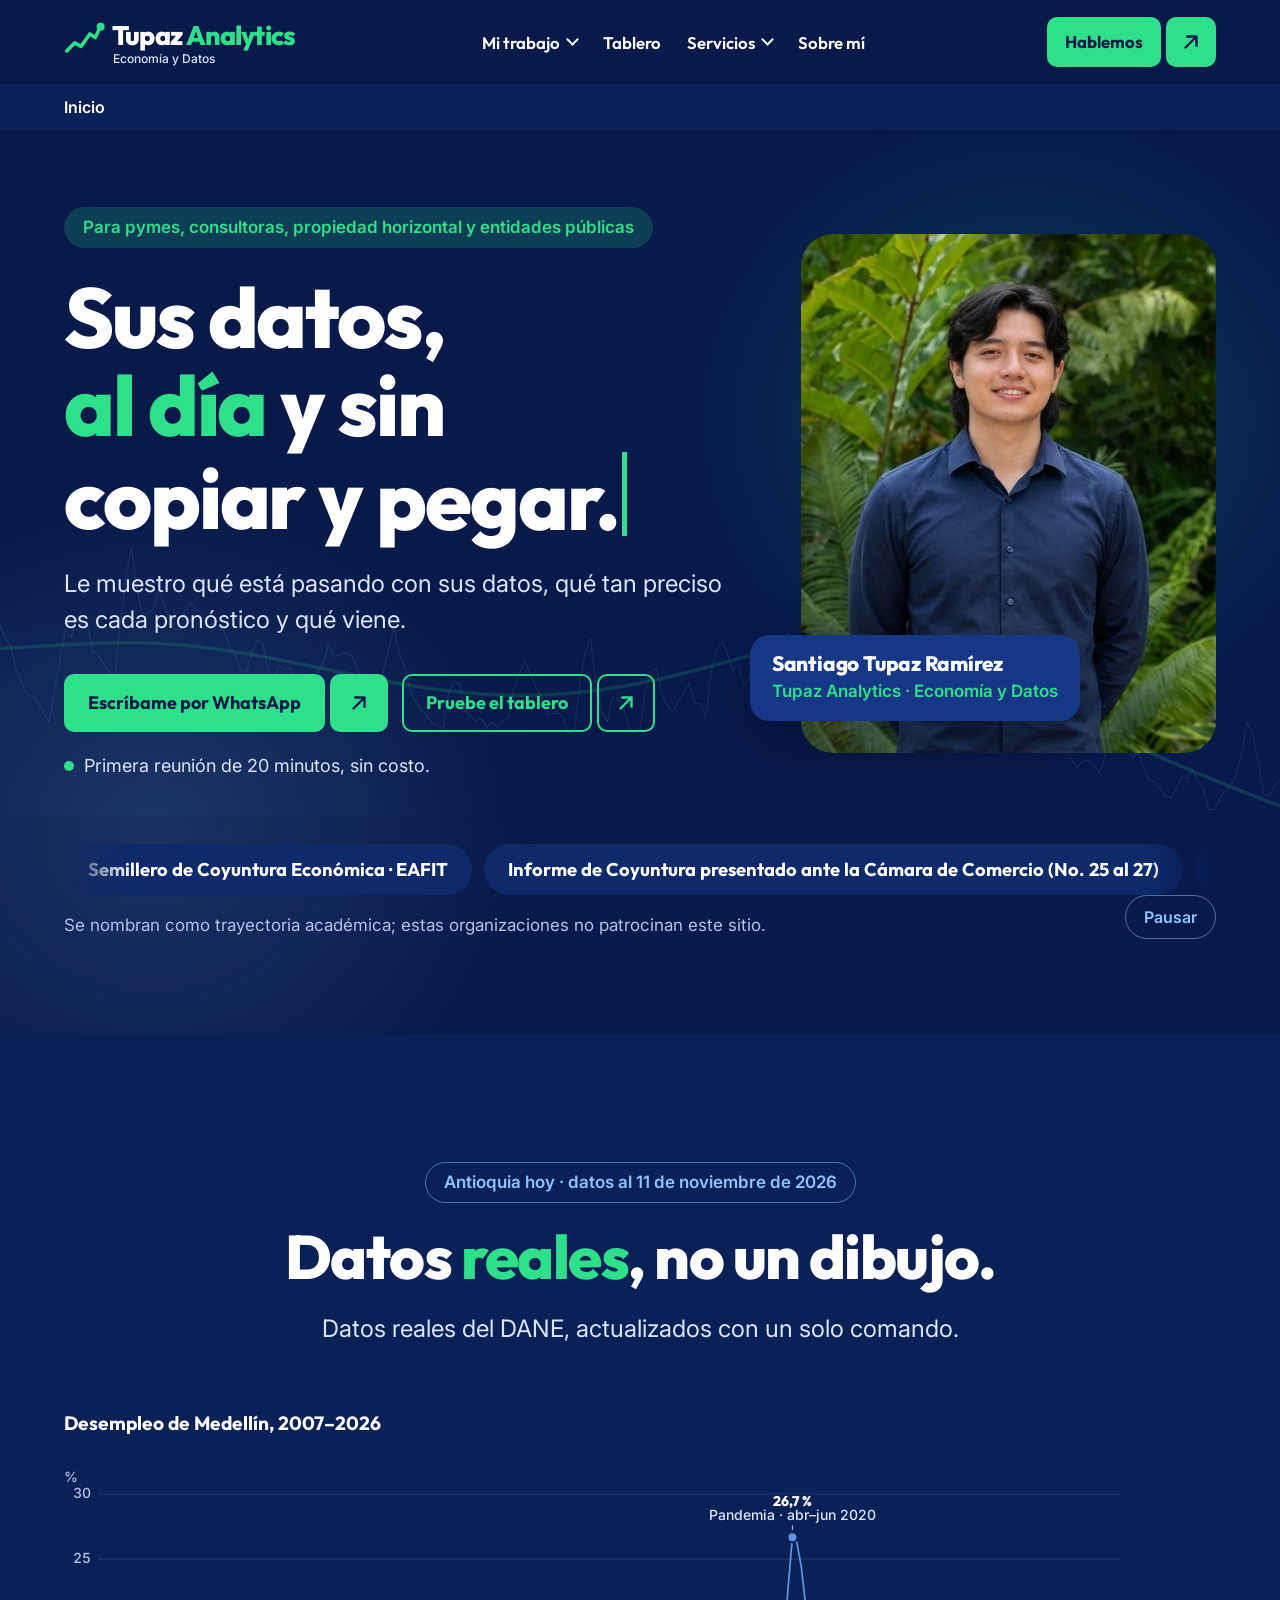
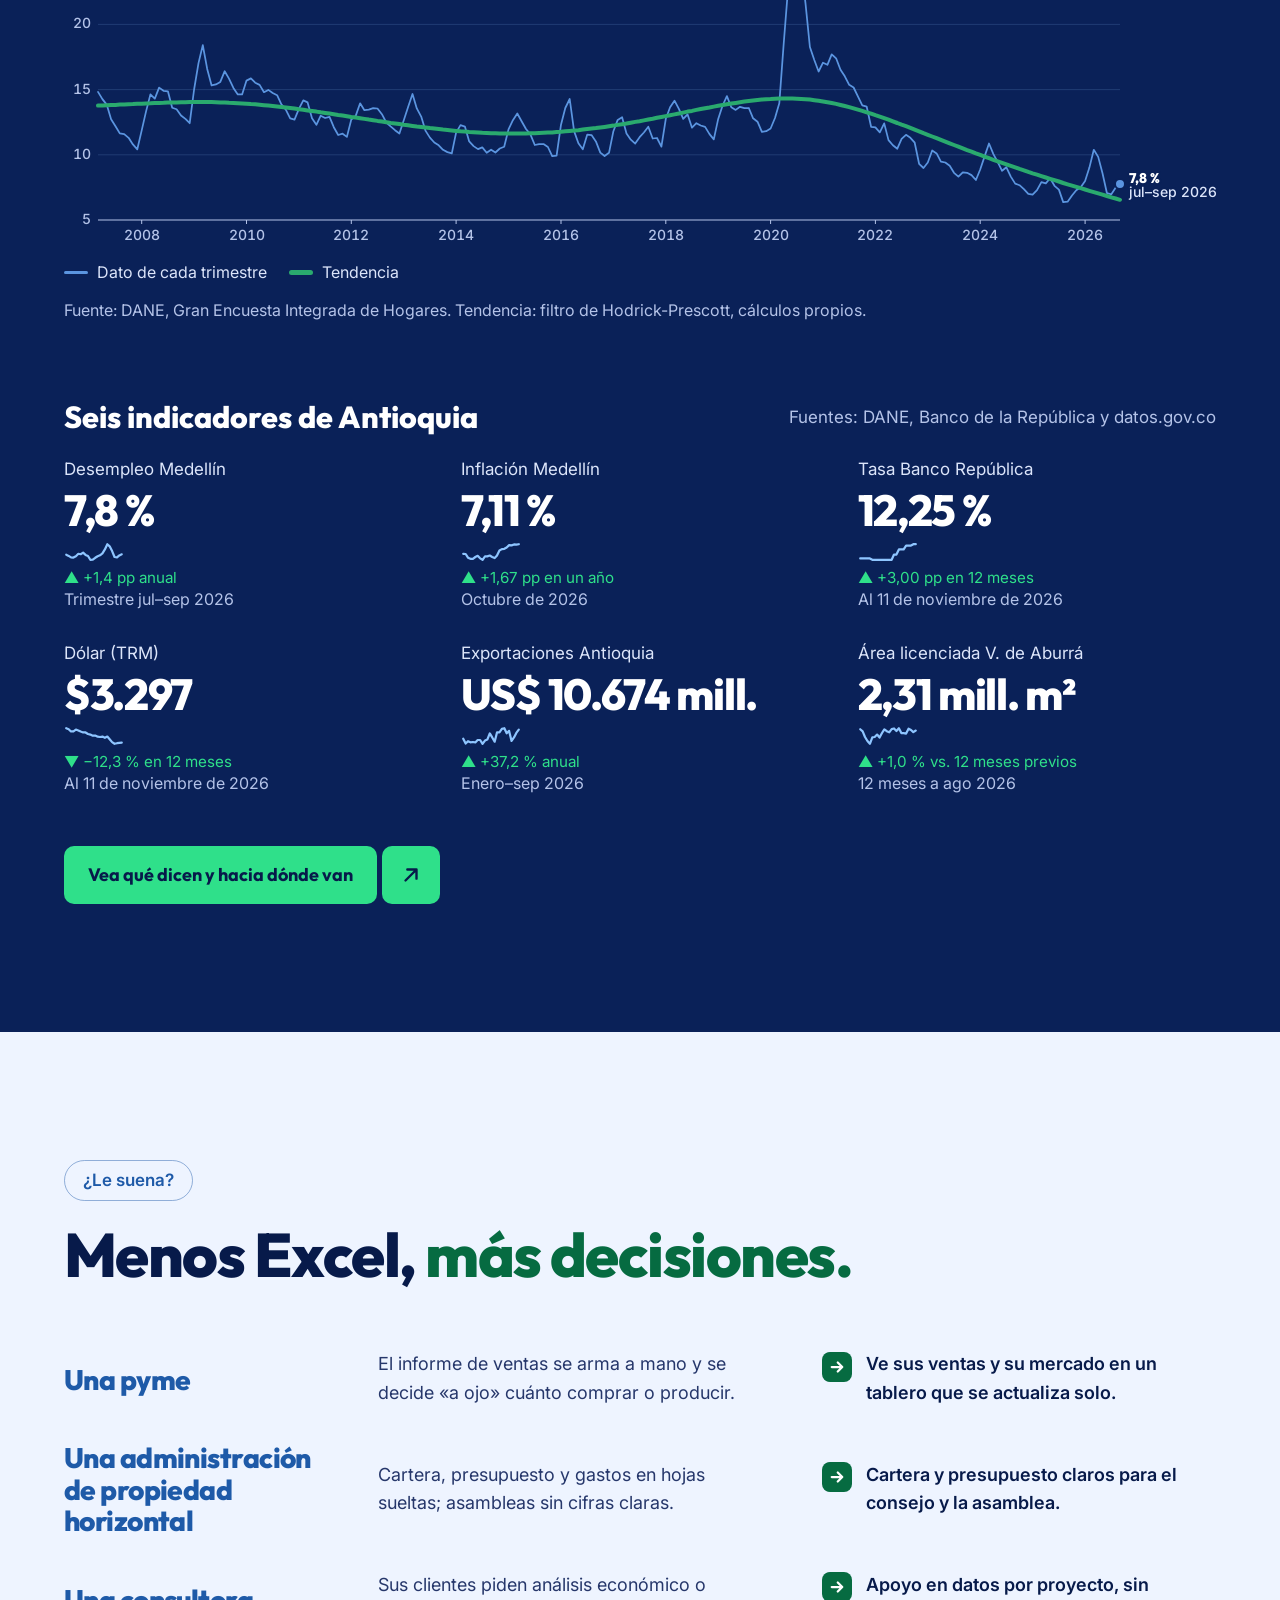
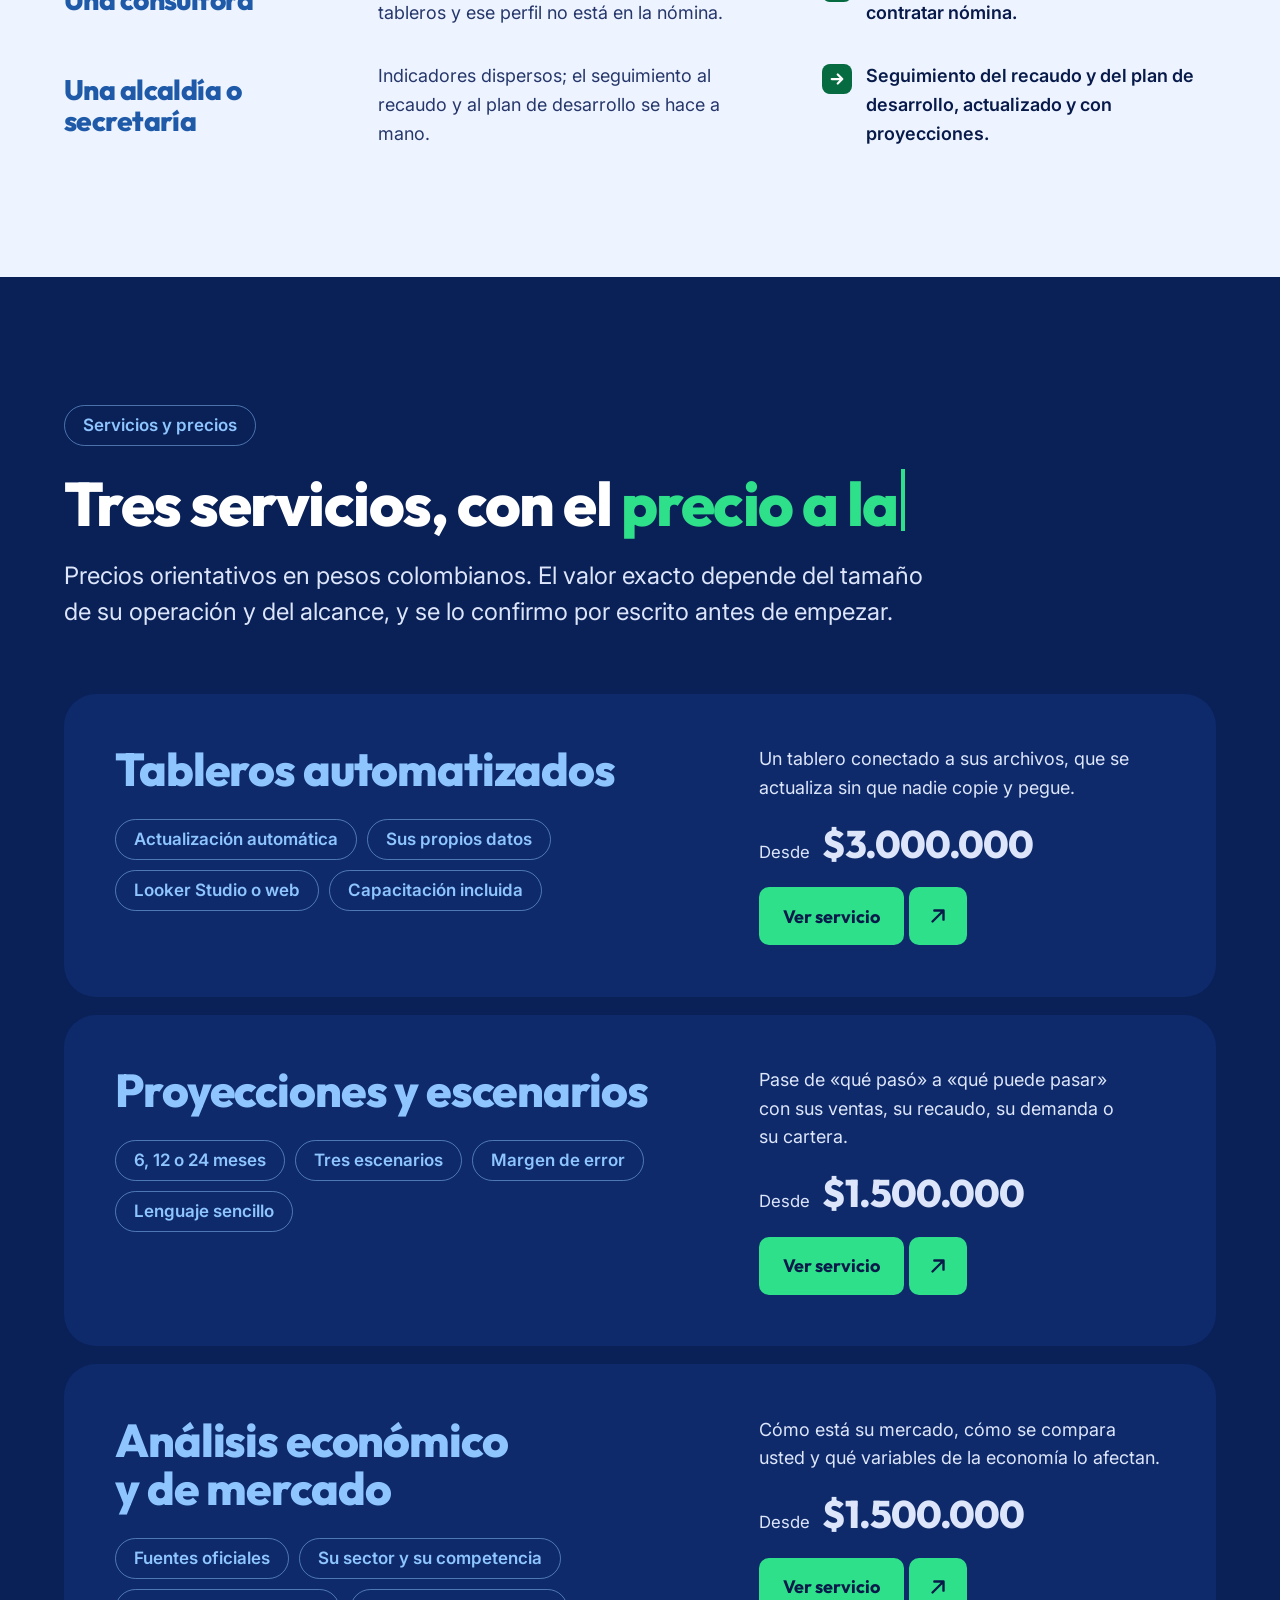
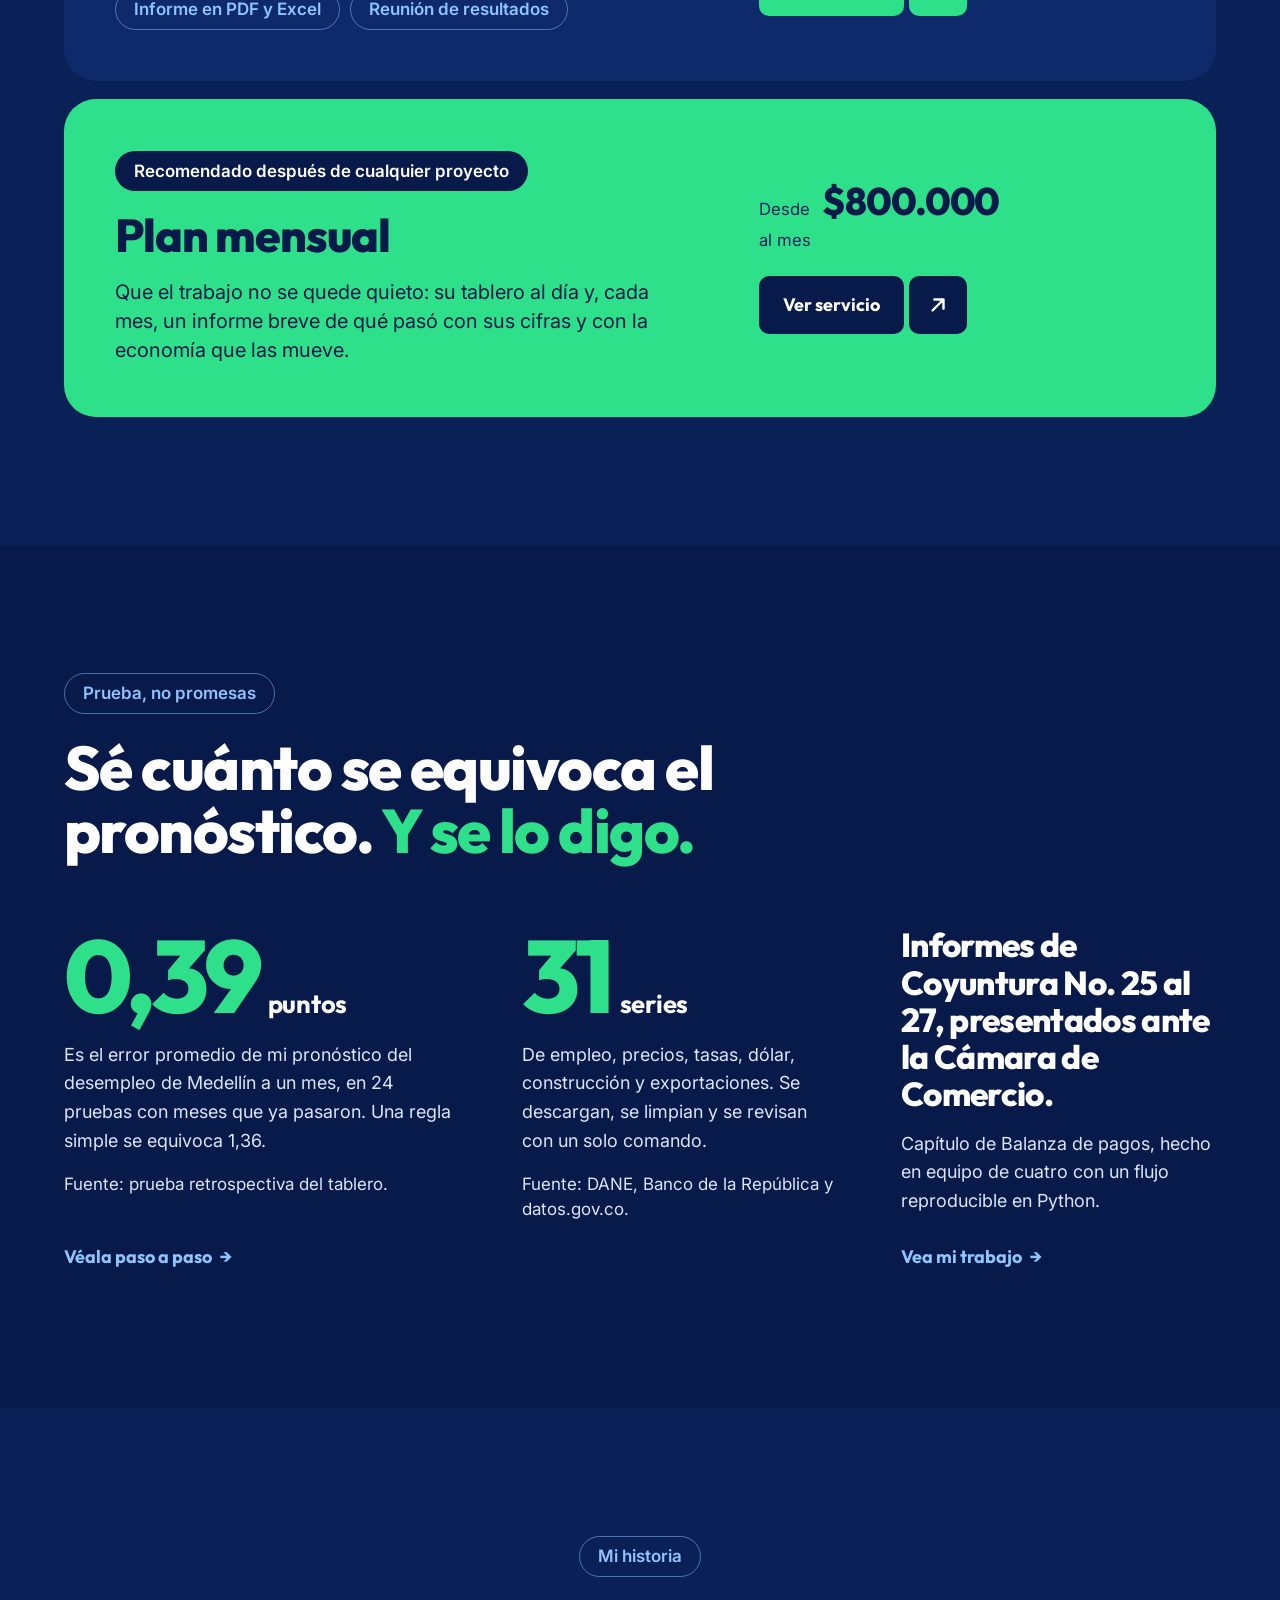
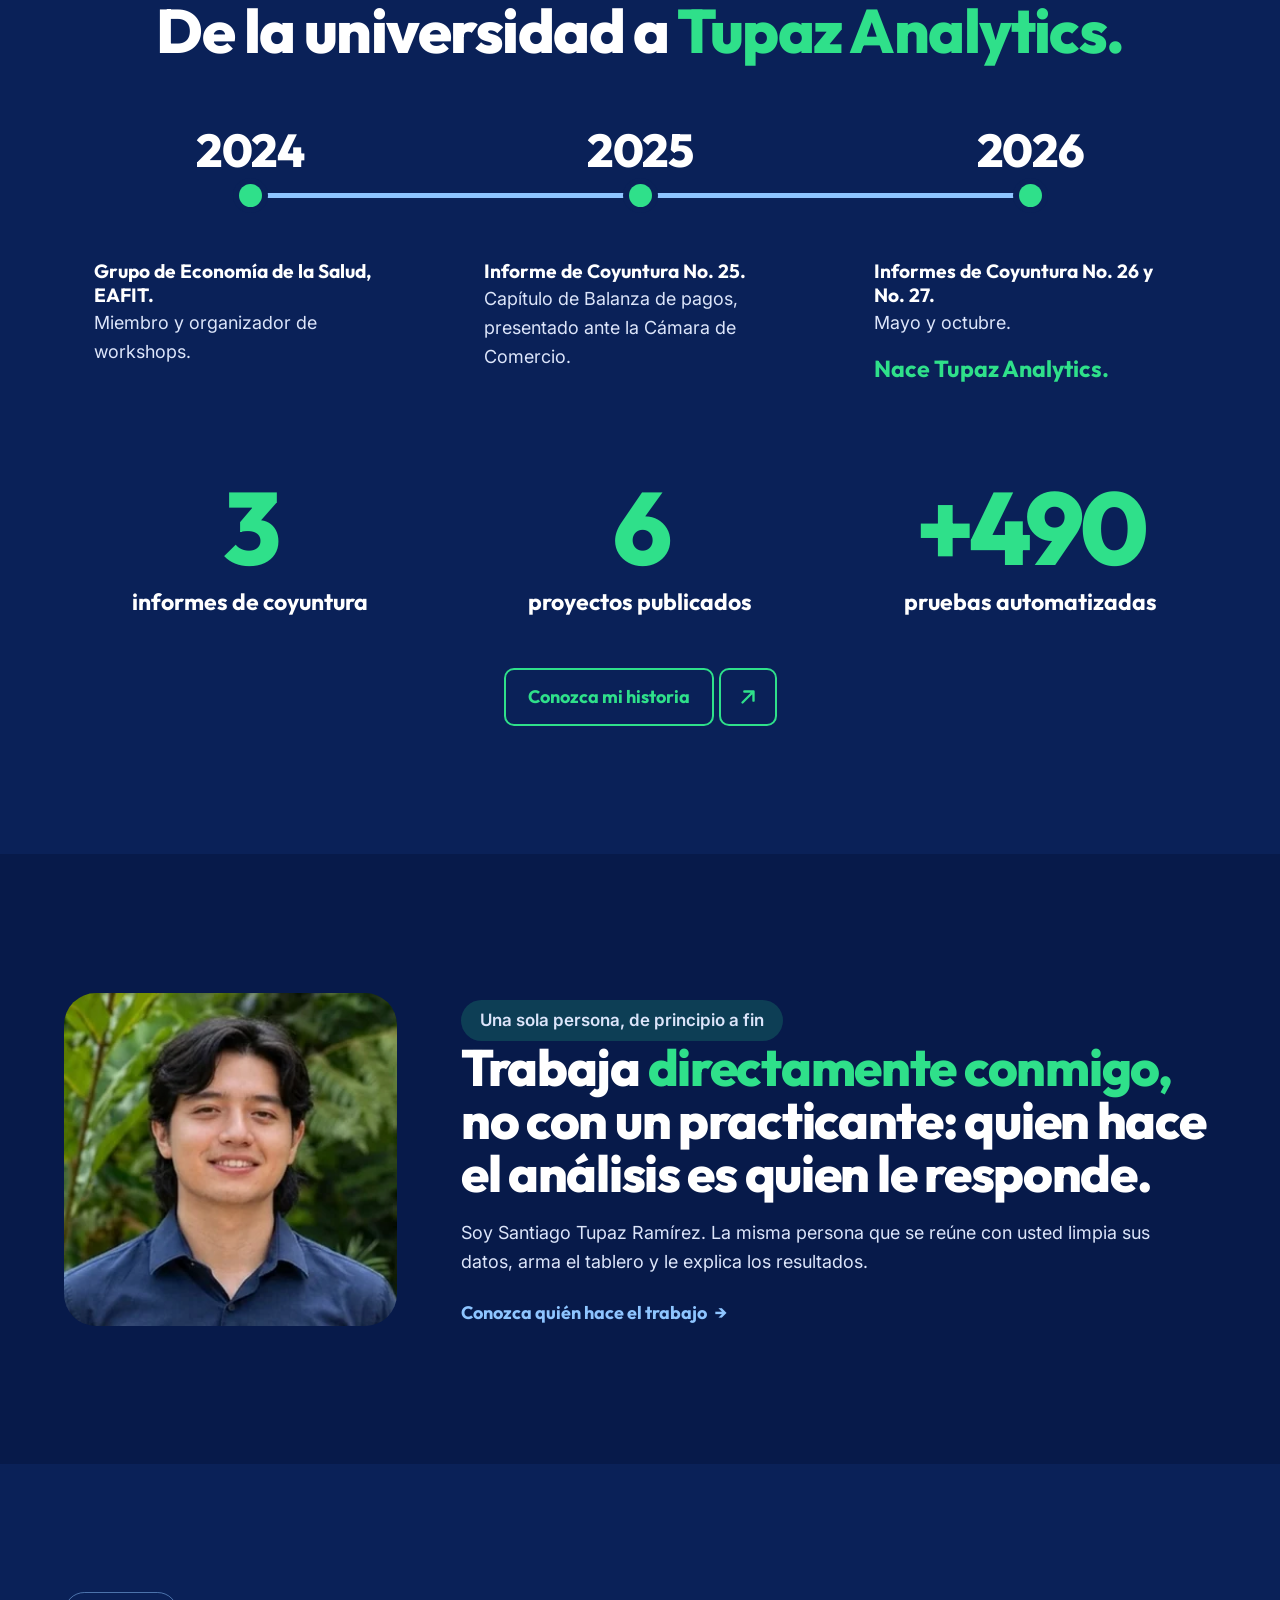
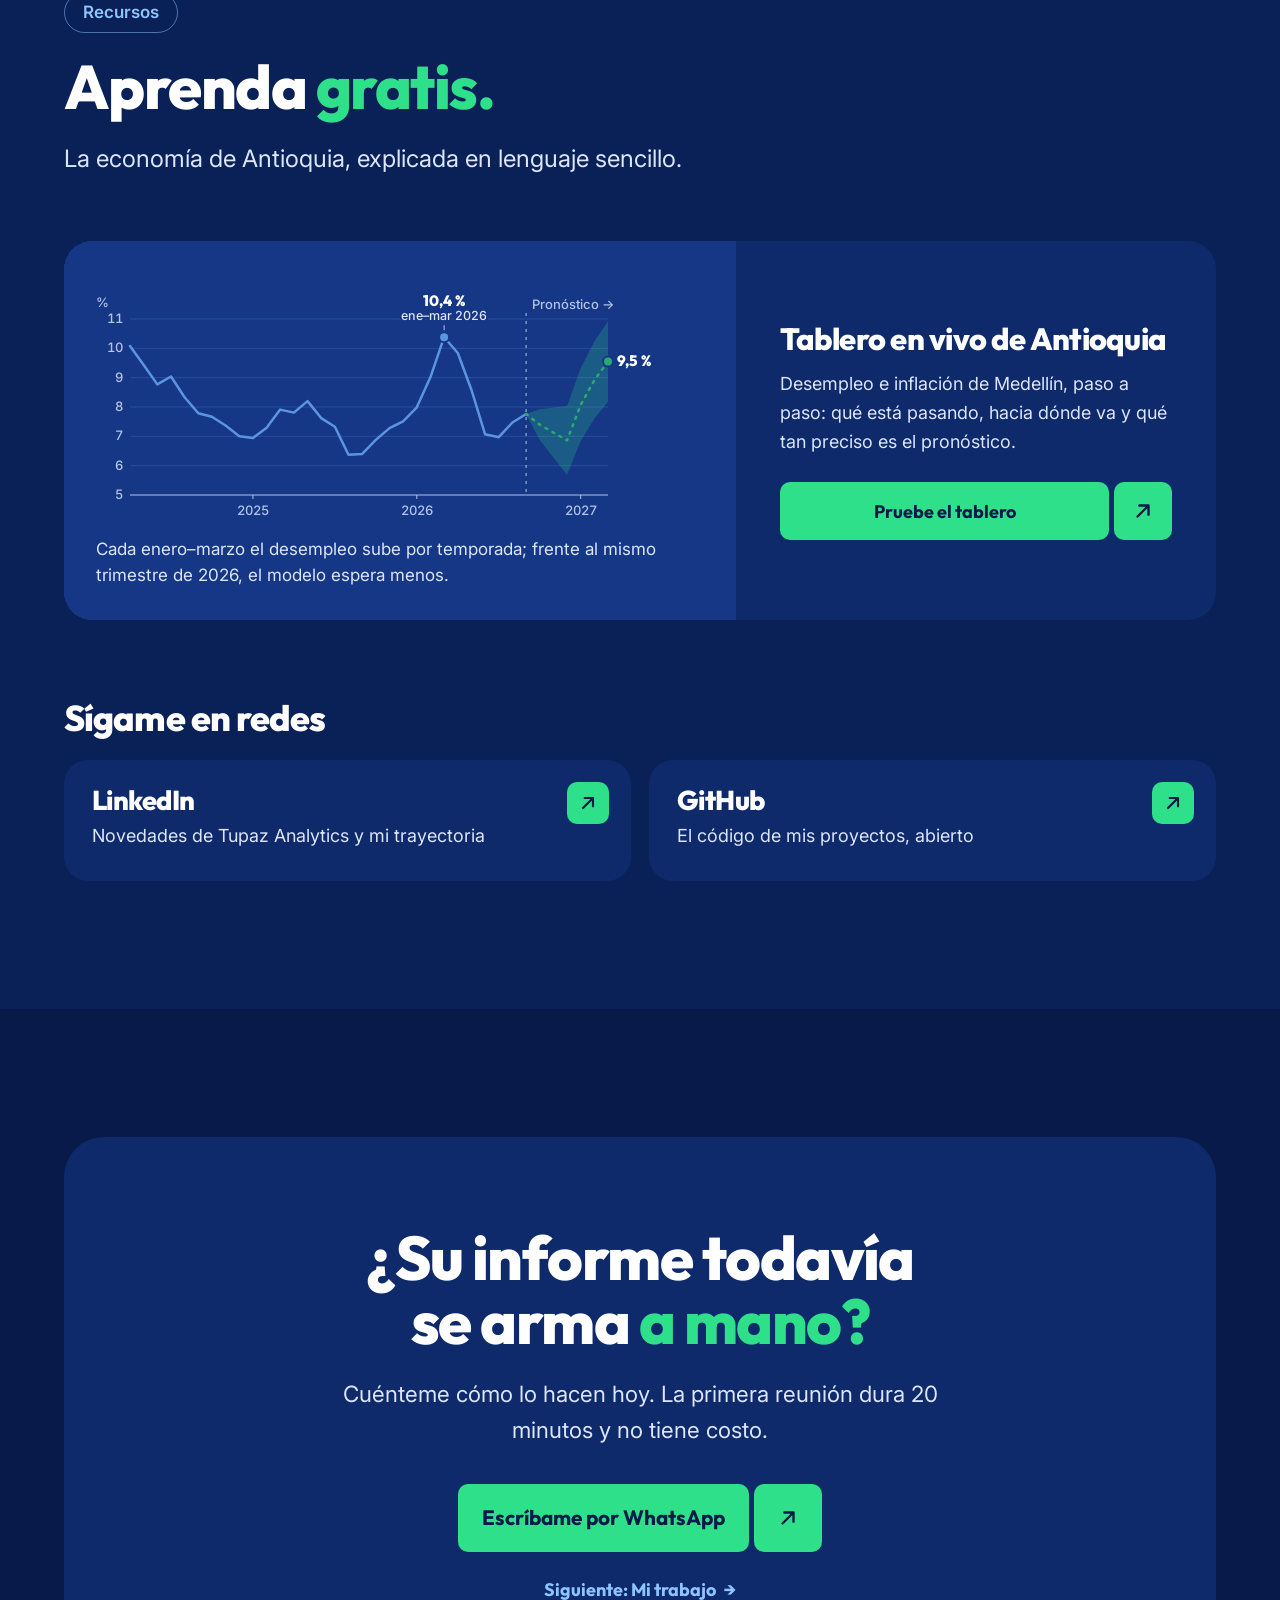
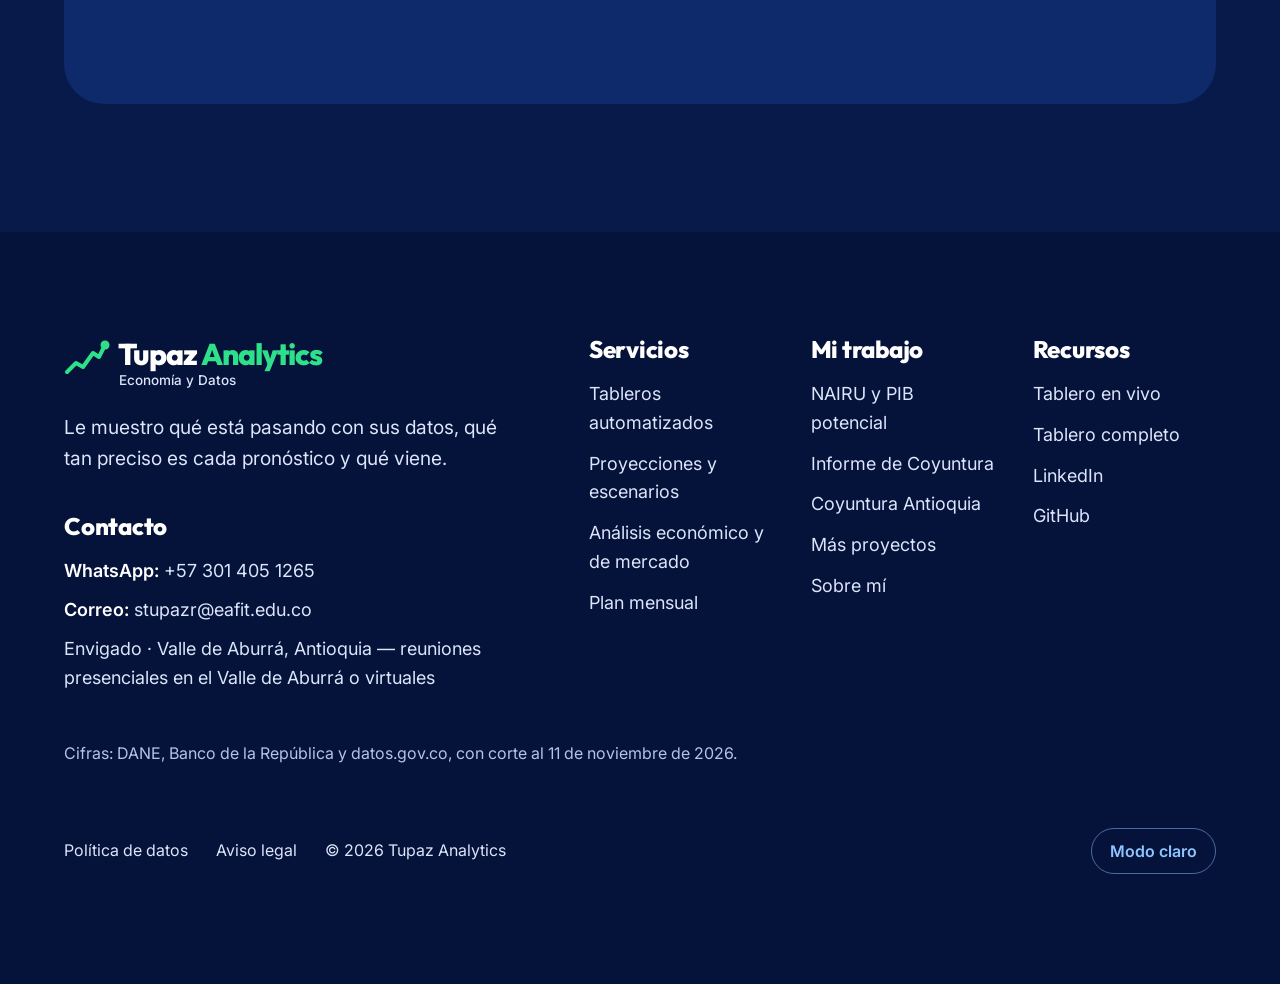
==== commit 441de579: "Piloto: Looker Studio o web en lugar de Power BI Co-Authored-By: Claude Sonnet 5.5 <noreply@anthropi" ====
--- a/index.html
+++ b/index.html
@@ -238,7 +238,7 @@
         <article class="fila">
           <div>
             <h3>Tableros automatizados</h3>
-            <ul class="pildoras"><li class="pildora">Actualización automática</li><li class="pildora">Sus propios datos</li><li class="pildora">Power BI o web</li><li class="pildora">Capacitación incluida</li></ul>
+            <ul class="pildoras"><li class="pildora">Actualización automática</li><li class="pildora">Sus propios datos</li><li class="pildora">Looker Studio o web</li><li class="pildora">Capacitación incluida</li></ul>
           </div>
           <div class="fila__lado">
             <p>Un tablero conectado a sus archivos, que se actualiza sin que nadie copie y pegue.</p>
@@ -580,13 +580,13 @@
         <article class="fila" id="servicio-tableros" data-ruta="Tableros">
           <div>
             <h2 class="fila__titulo">Tableros automatizados</h2>
-            <ul class="pildoras"><li class="pildora">Actualización automática</li><li class="pildora">Sus propios datos</li><li class="pildora">Power BI o web</li><li class="pildora">Capacitación incluida</li></ul>
+            <ul class="pildoras"><li class="pildora">Actualización automática</li><li class="pildora">Sus propios datos</li><li class="pildora">Looker Studio o web</li><li class="pildora">Capacitación incluida</li></ul>
             <p class="fila__para"><b>Le sirve si</b> tiene los datos dispersos y hoy alguien los consolida en Excel cada mes.</p>
           </div>
           <div class="fila__lado">
             <p>Un tablero conectado a sus archivos, que se actualiza sin que nadie copie y pegue.</p>
             <p class="precio"><span>Desde</span><b>$3.000.000</b><small>Hasta $5.000.000 · entrega en 3 a 5 semanas</small></p>
-            <p class="fila__recibe"><b>Recibe:</b> tablero en Power BI (o la herramienta que ya use), manual y capacitación.</p>
+            <p class="fila__recibe"><b>Recibe:</b> tablero en Looker Studio o web (o la herramienta que ya use), manual y capacitación.</p>
             <a class="firma" data-wa href="#hablemos"><span class="firma__t">Escríbame por WhatsApp</span><span class="firma__f" aria-hidden="true"></span></a>
           </div>
           <details class="detalle fila__detalle">
@@ -606,7 +606,7 @@
               <div>
                 <h4>No incluye</h4>
                 <ul>
-                  <li>Licencias de software (Power BI Pro u otras corren por su cuenta).</li>
+                  <li>Licencias de software de pago, si prefiere otra herramienta (corren por su cuenta).</li>
                   <li>Integración con un ERP o bases de datos que requieran desarrollo a la medida (se cotiza aparte).</li>
                   <li>Digitación o corrección manual de datos históricos.</li>
                   <li>Cambios después de la garantía (los cubre el plan mensual).</li>
--- a/assets/css/estilos.css
+++ b/assets/css/estilos.css
@@ -859,7 +859,7 @@
   .hero h1 { order: 2; }
   .hero .bajada { order: 3; }
   .hero__foto { order: 4; width: 100%; max-width: none; margin: 24px 0 0; justify-self: auto; }
-  .hero__foto img { aspect-ratio: auto; height: 210px; object-position: 50% 24%; border-radius: 24px; }
+  .hero__foto img { aspect-ratio: auto; height: 240px; object-position: 50% 10%; border-radius: 24px; }
   .hero__dato { left: 12px; right: auto; bottom: 12px; padding: 10px 14px 12px; border-radius: 16px; }
   .hero__dato b { font-size: 1.05rem; }
   .hero__dato span { font-size: 1rem; }
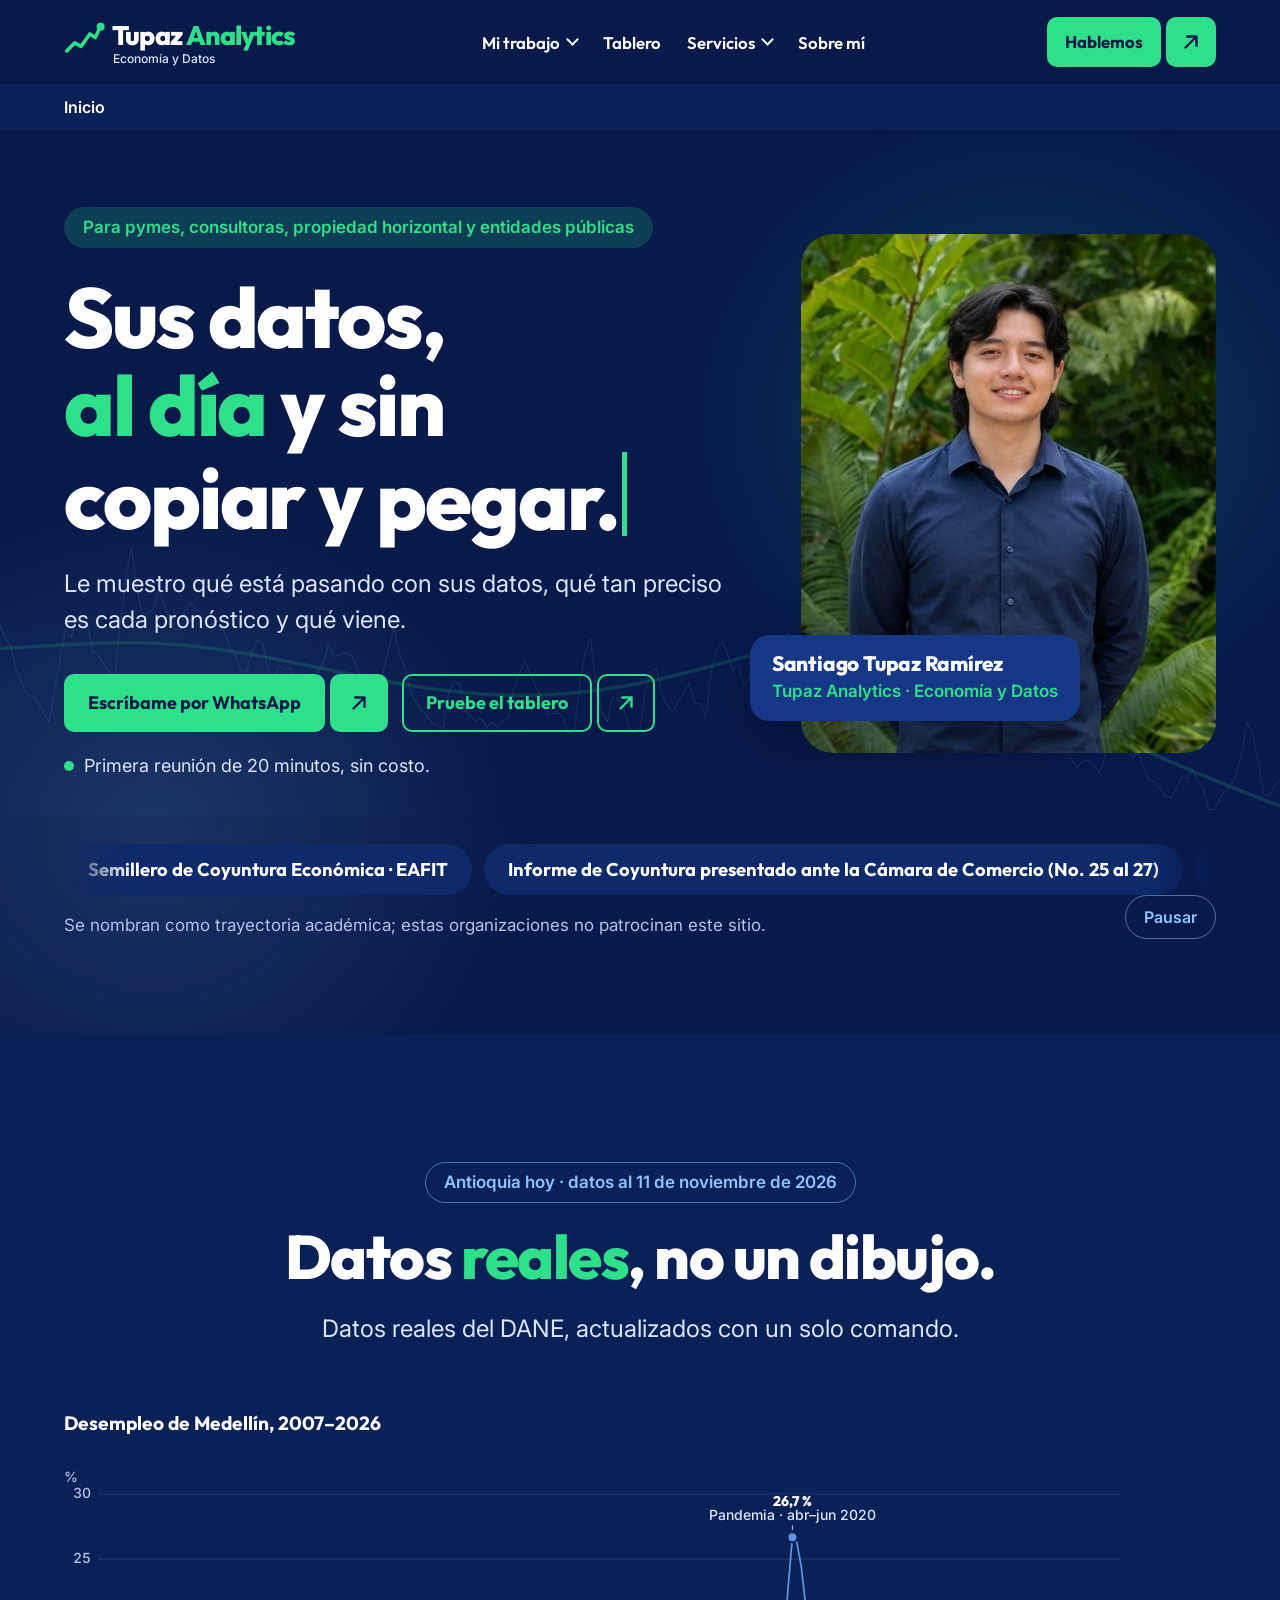
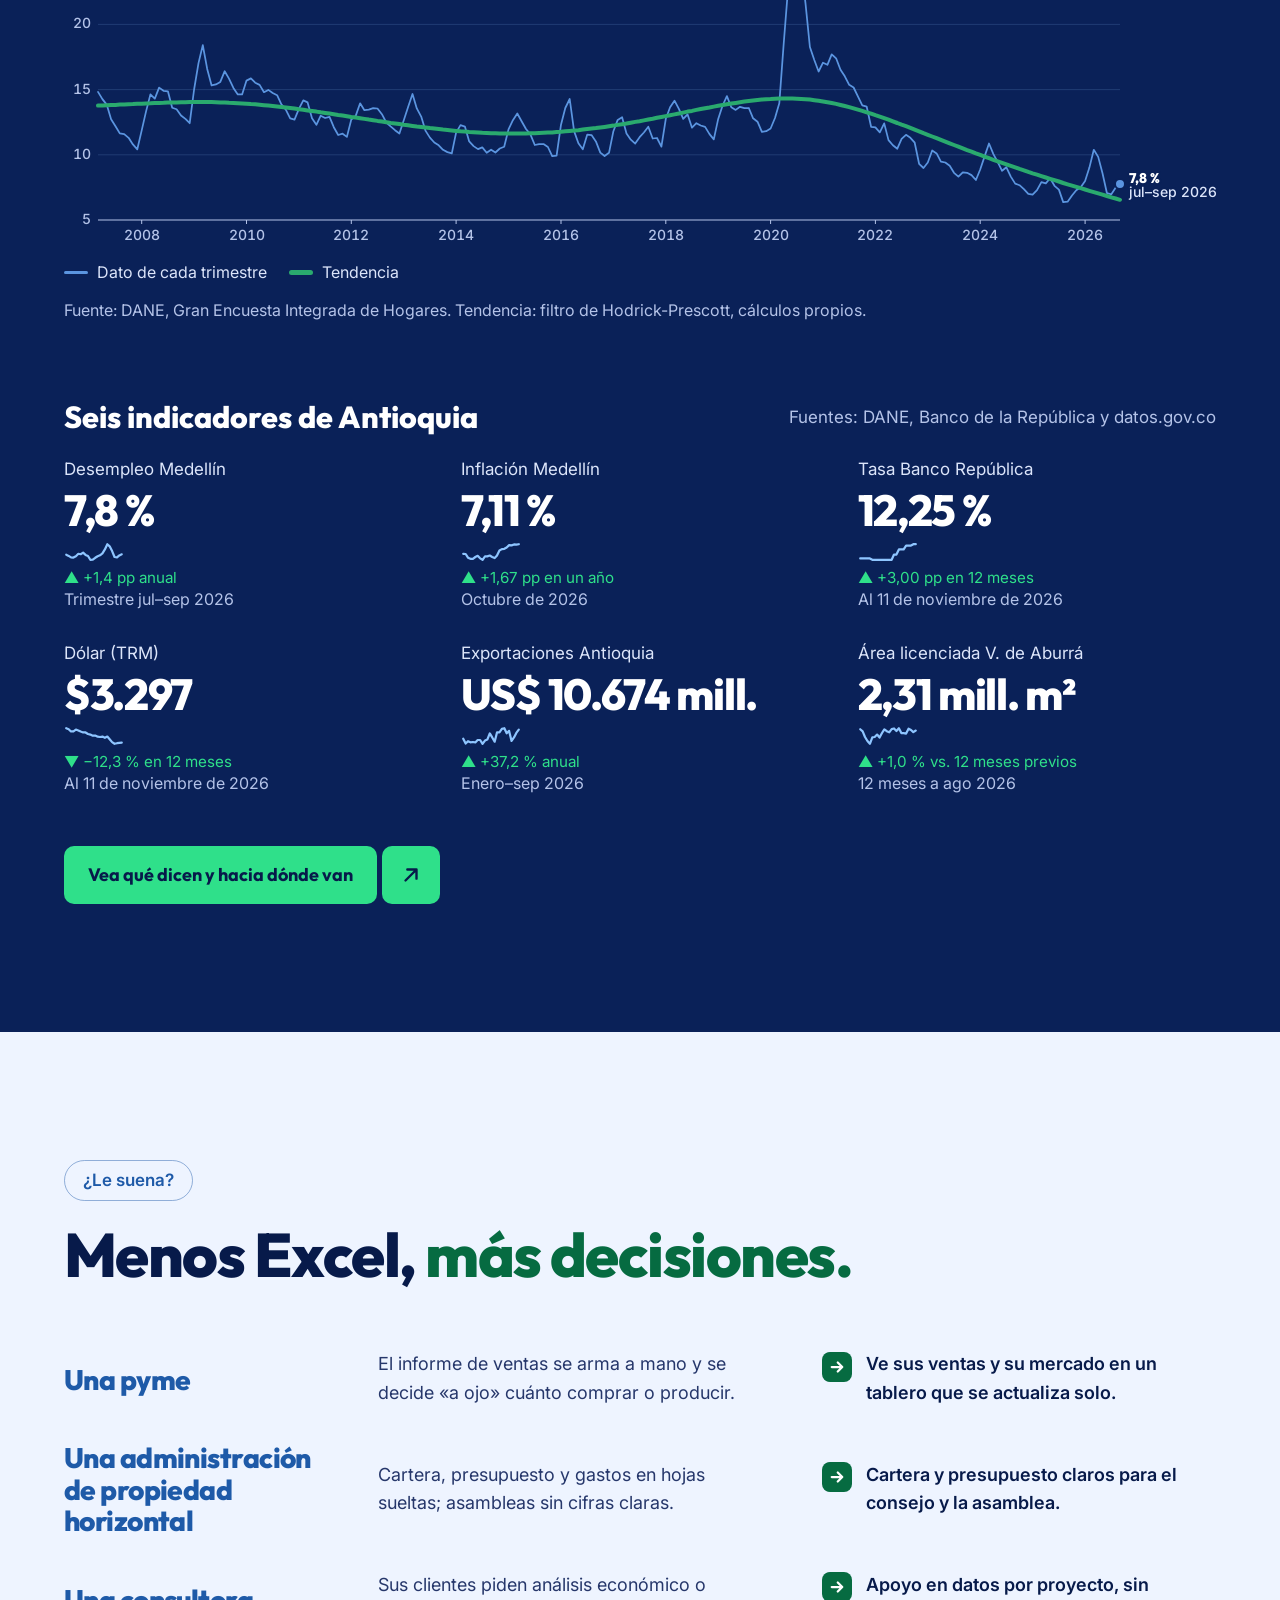
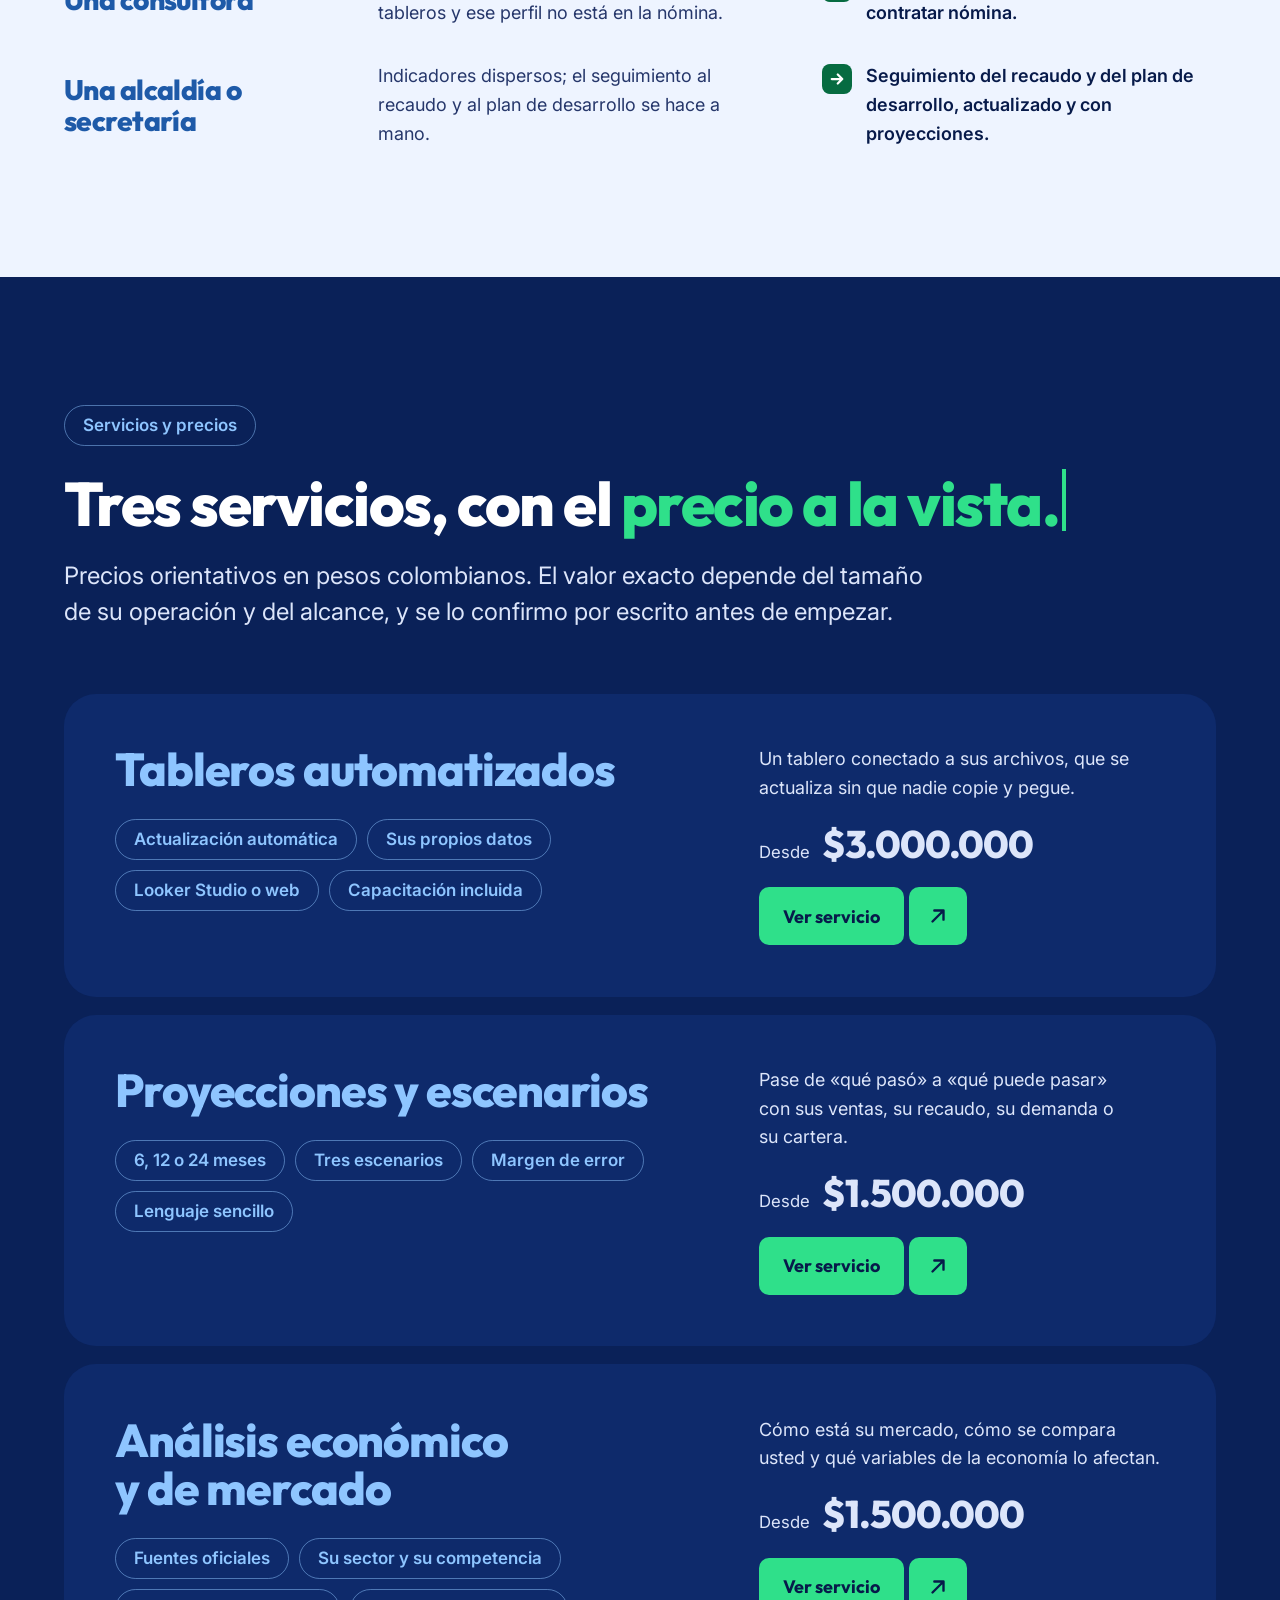
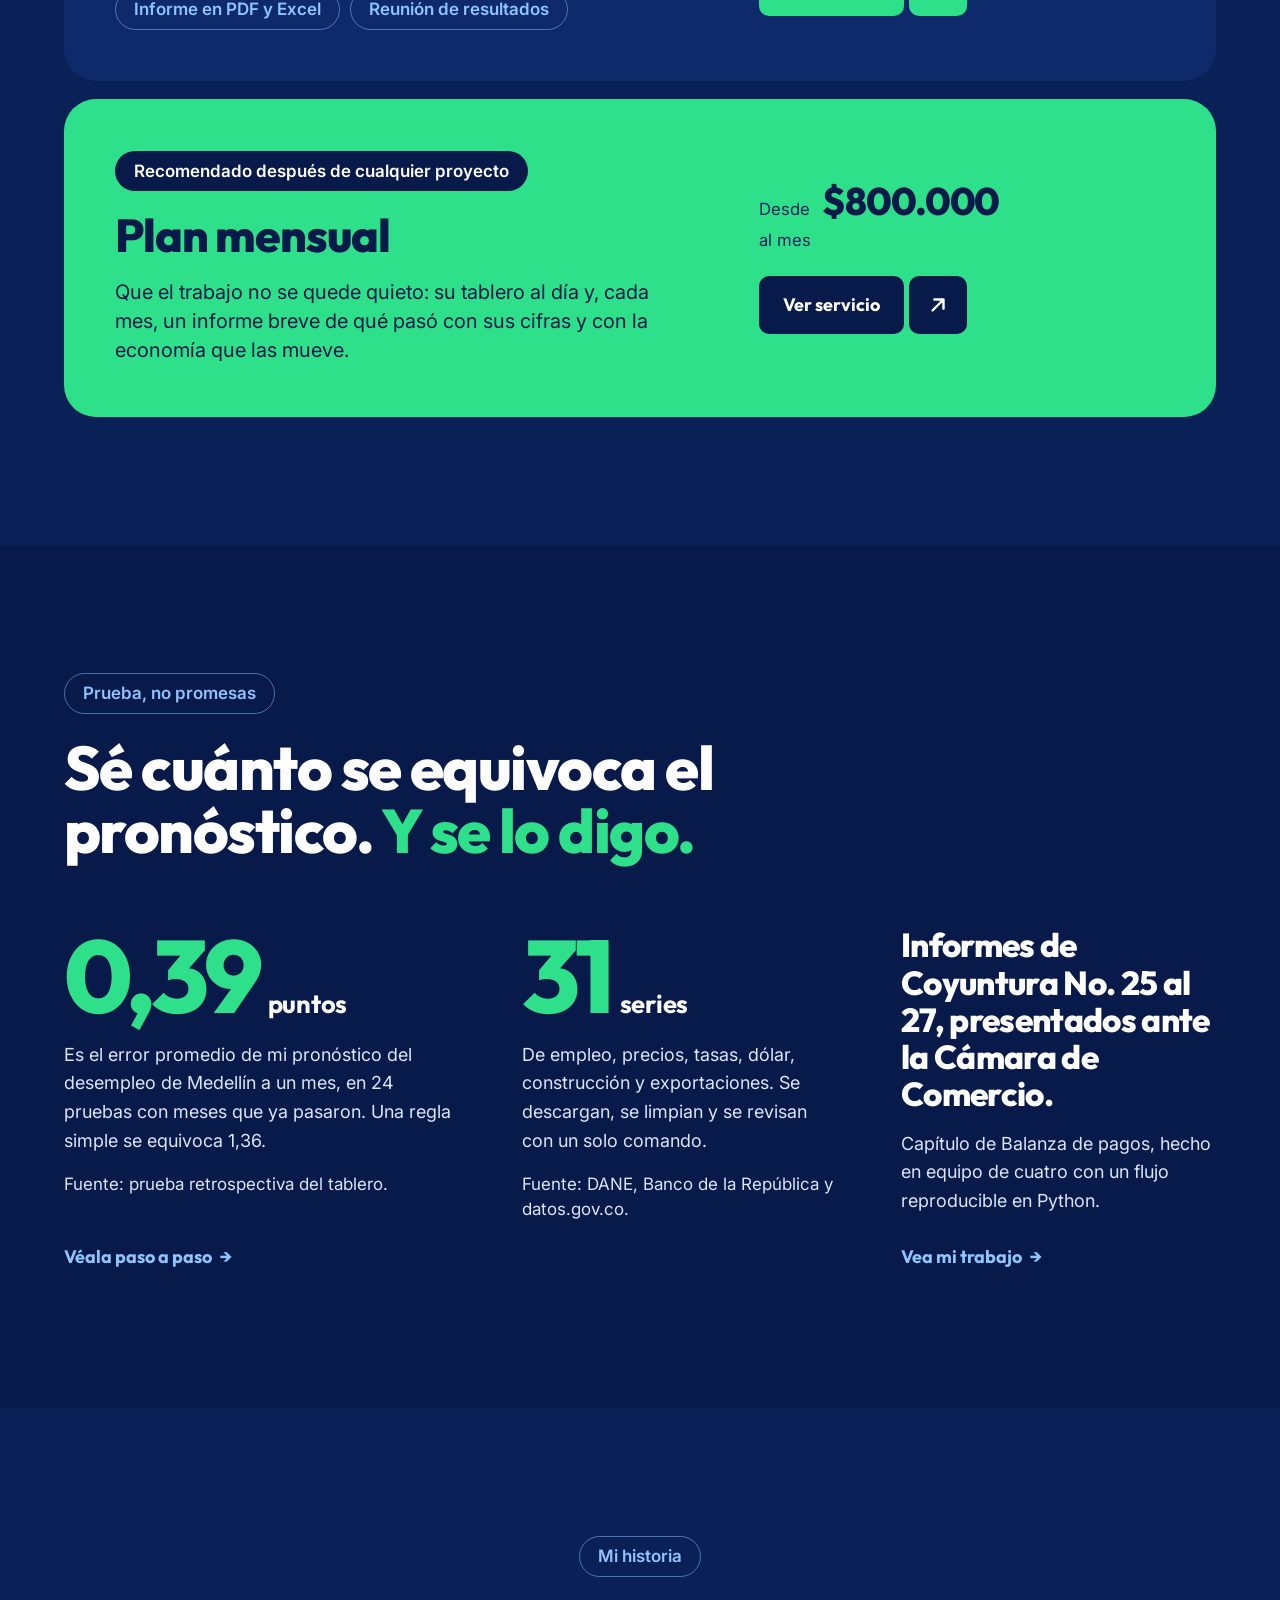
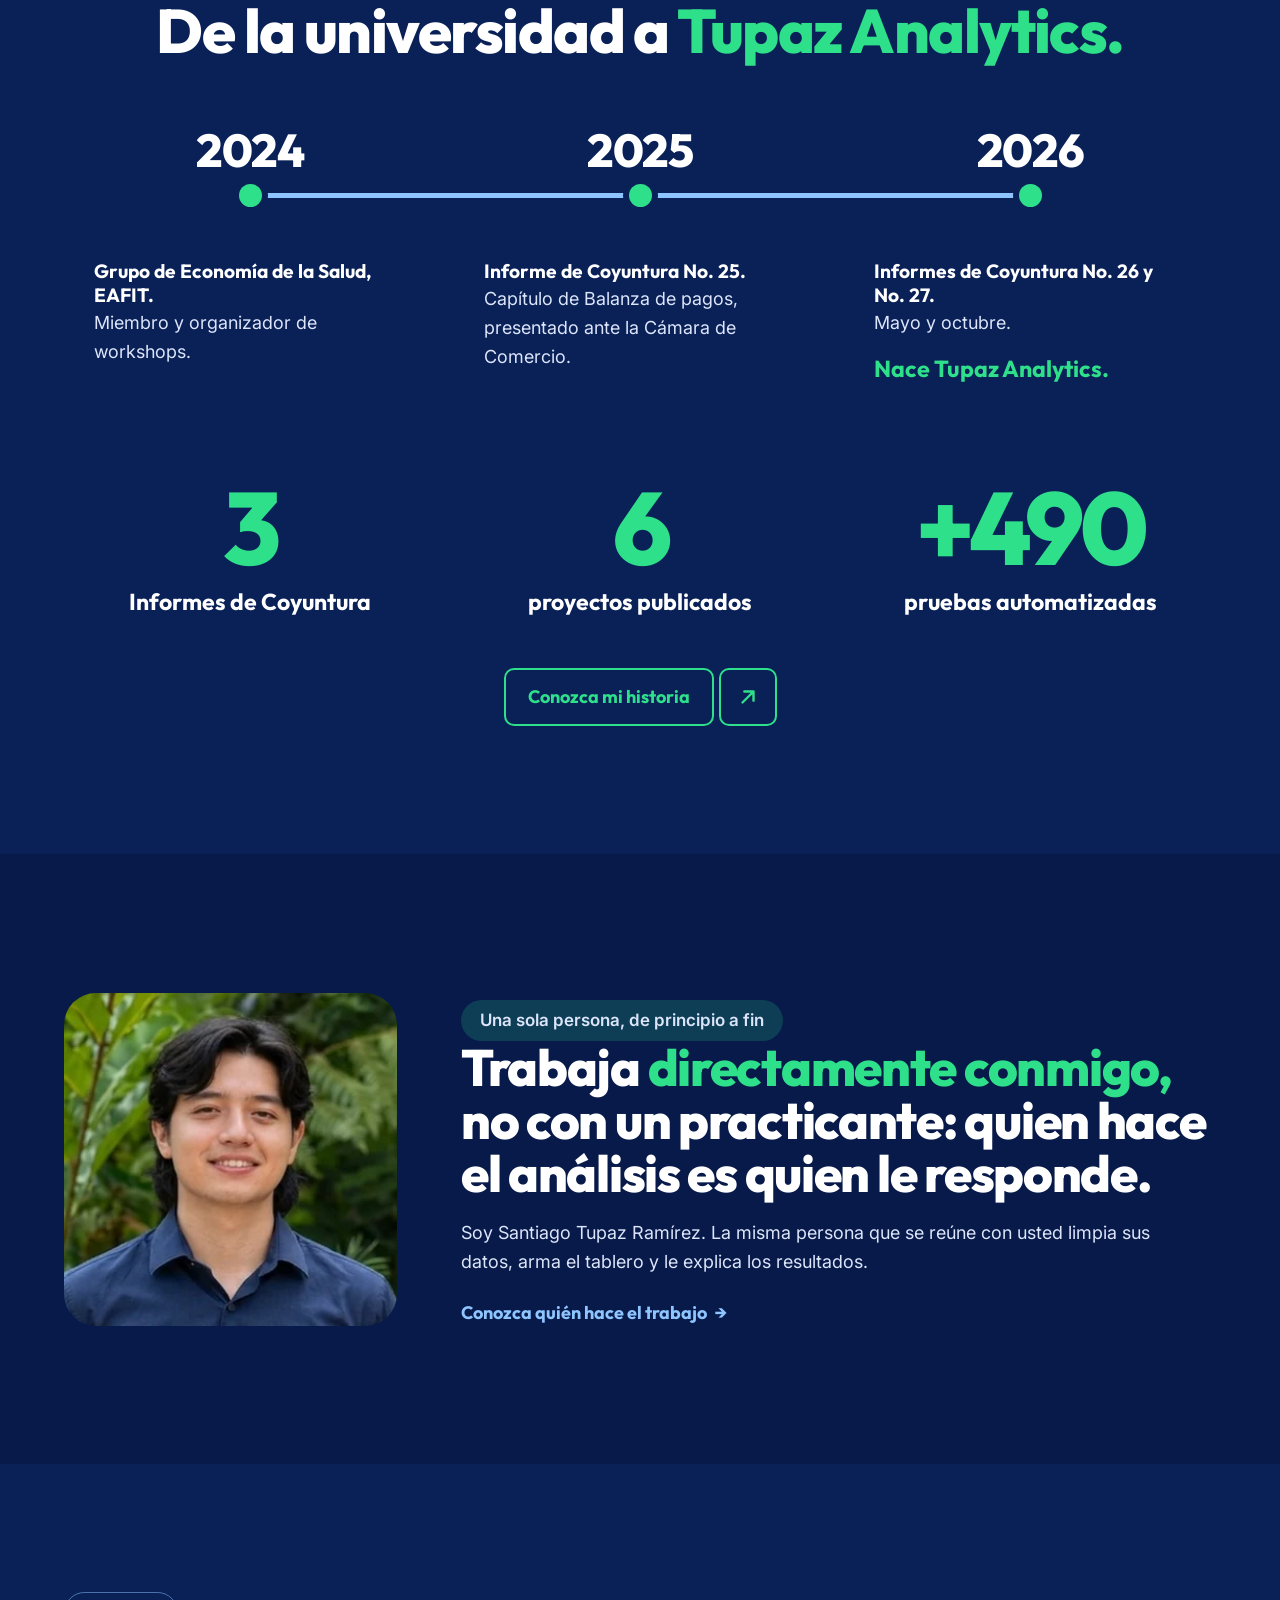
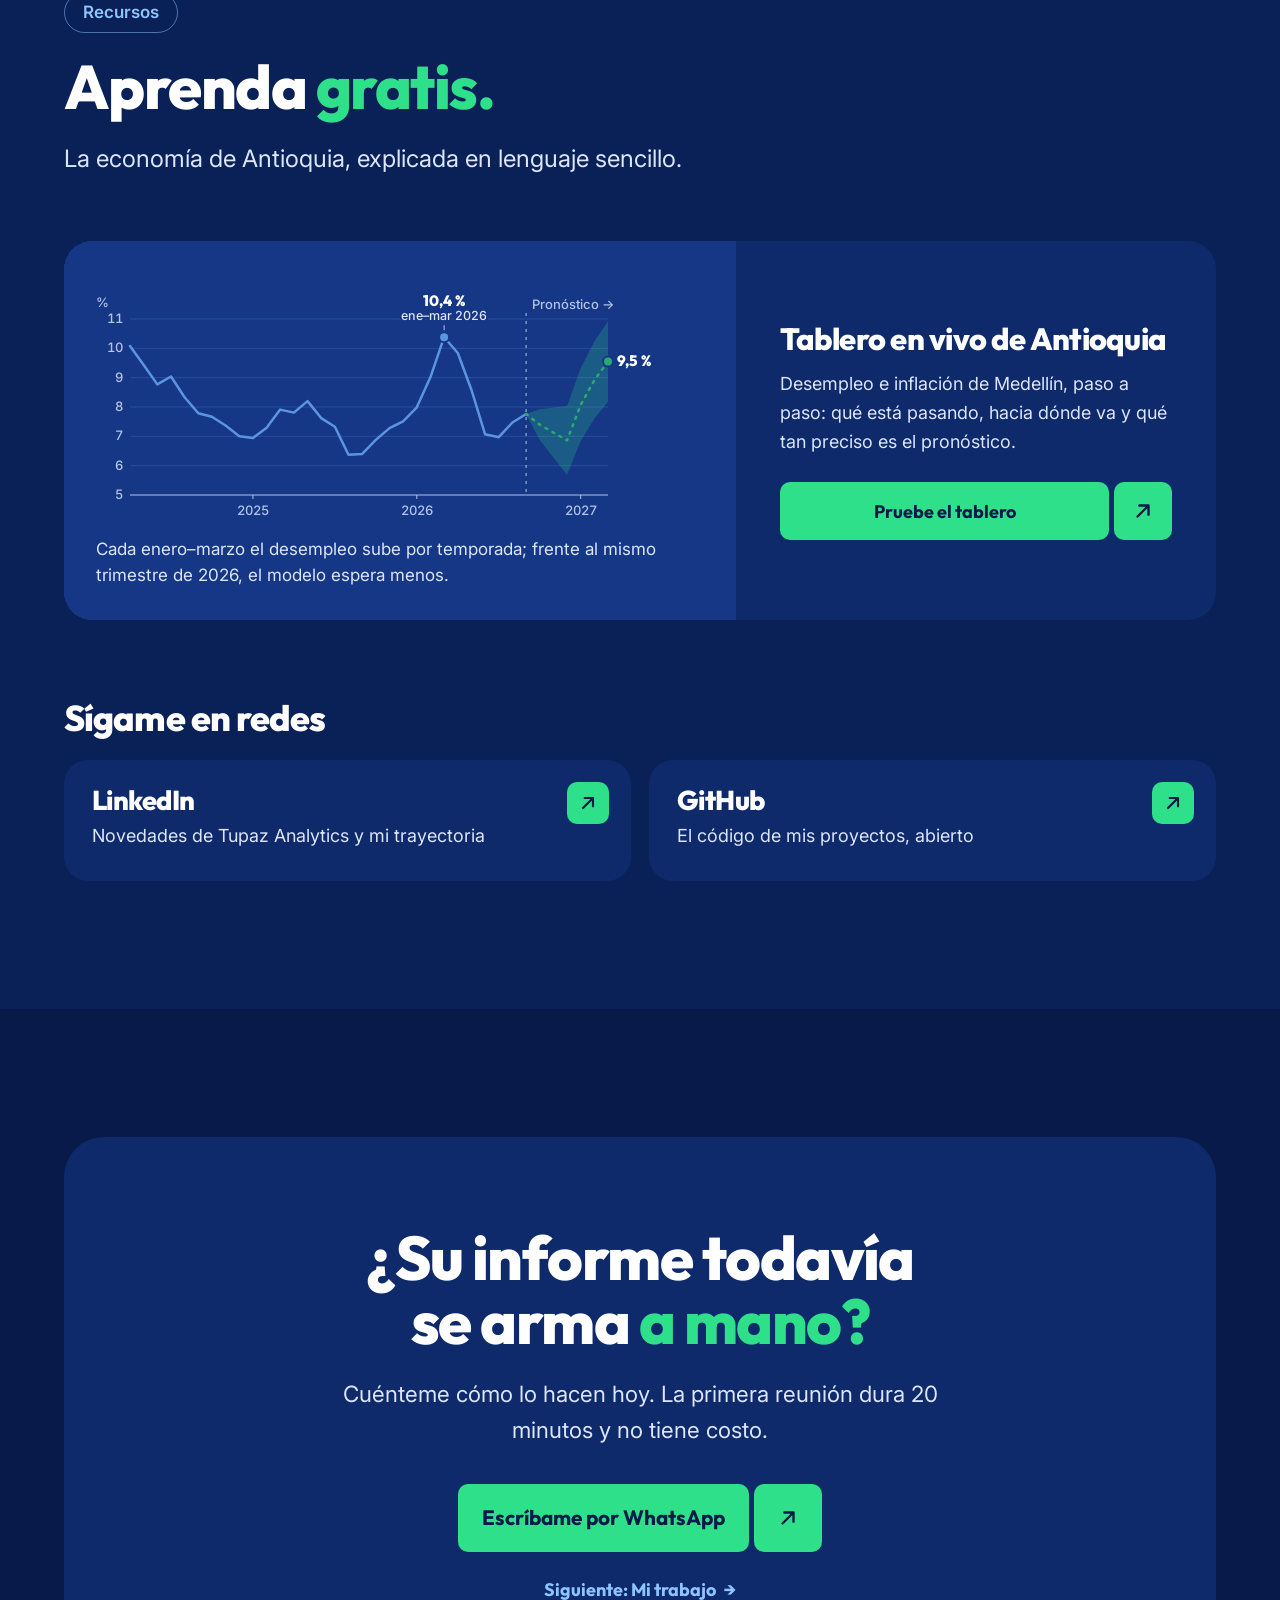
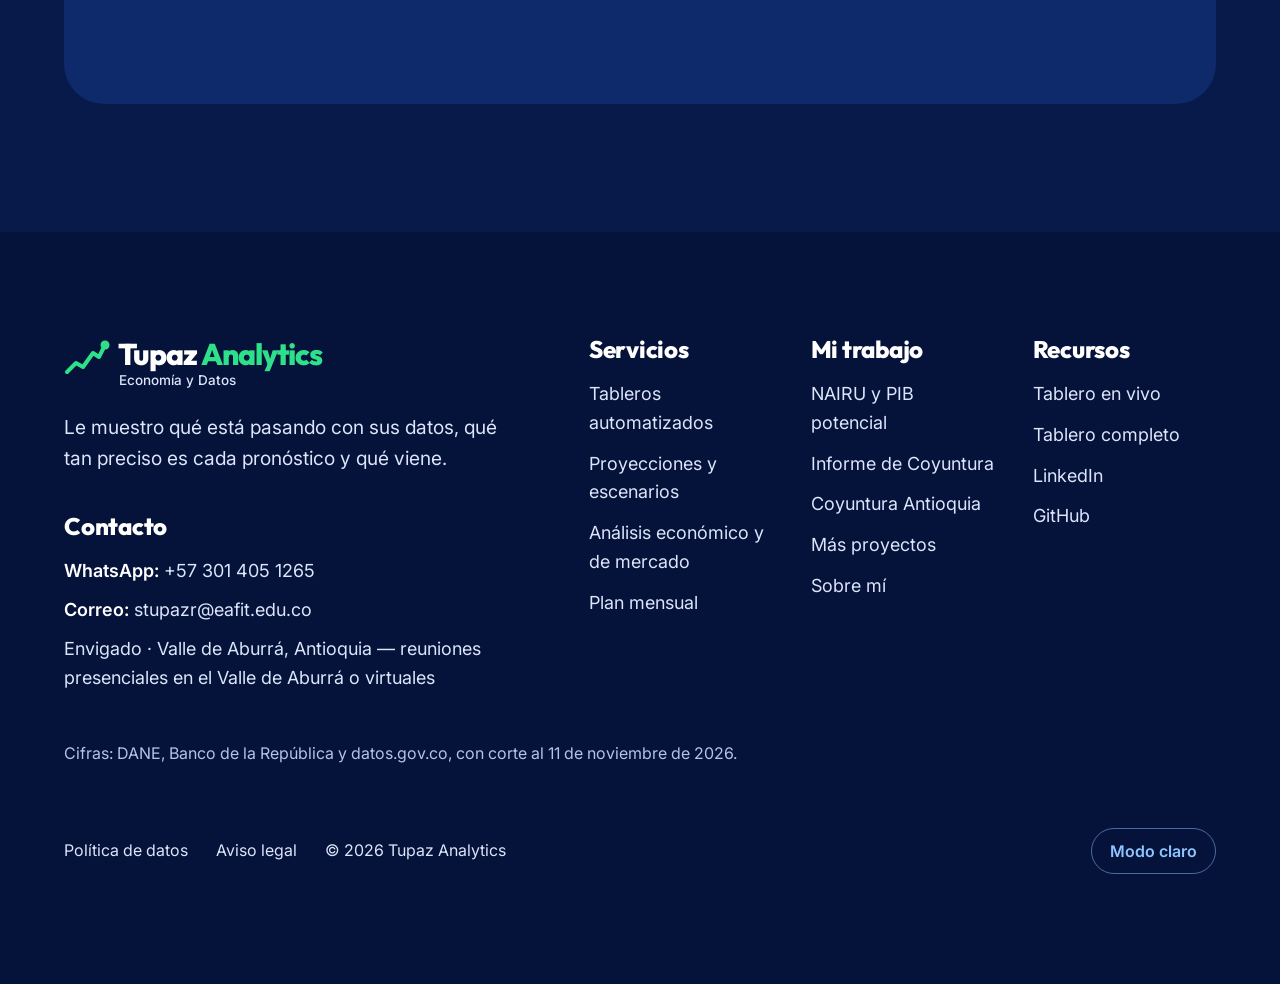
==== commit 3a8b1102: "Servicios: lenguaje sencillo en vez de 'coyuntura', vista técnica y cuadro comparativo Co-Authored-B" ====
--- a/index.html
+++ b/index.html
@@ -322,7 +322,7 @@
         <li><p class="historia__anio">2026</p><ul class="historia__hitos"><li><b>Informes de Coyuntura No. 26 y No. 27.</b> Mayo y octubre.</li><li class="historia__hito"><b>Nace Tupaz Analytics.</b></li></ul></li>
       </ol>
       <div class="cifras">
-        <div><p class="cifra">3</p><p>informes de coyuntura</p></div>
+        <div><p class="cifra">3</p><p>Informes de Coyuntura</p></div>
         <div><p class="cifra">6</p><p>proyectos publicados</p></div>
         <div><p class="cifra">+490</p><p>pruebas automatizadas</p></div>
       </div>
@@ -430,7 +430,7 @@
         <div class="caso__partes">
           <div class="caso__parte">
             <h3>De dónde partí</h3>
-            <p>El Semillero de Coyuntura Económica de EAFIT presenta su Informe de Coyuntura ante la Cámara de Comercio y mantiene un tablero de coyuntura con datos públicos.</p>
+            <p>El Semillero de Coyuntura Económica de EAFIT presenta su Informe de Coyuntura ante la Cámara de Comercio y mantiene un tablero económico con datos públicos.</p>
           </div>
           <div class="caso__parte">
             <h3>Qué hice</h3>
@@ -614,6 +614,16 @@
               </div>
             </div>
             <p class="detalle__rango"><b>De qué depende el precio.</b> $3.000.000: 1 o 2 fuentes limpias y 2 páginas. $5.000.000: 3 fuentes con limpieza compleja, 4 páginas y actualización programada.</p>
+            <div class="detalle__tecnico">
+              <h4>Vista técnica: cómo se hace</h4>
+              <ul>
+                <li><b>Datos.</b> Lectura de sus Excel o CSV y de fuentes públicas por API: DANE, Banco de la República y datos.gov.co.</li>
+                <li><b>Limpieza.</b> Un script en Python (pandas) estandariza fechas, nombres y unidades, y revisa vacíos y duplicados antes de publicar.</li>
+                <li><b>Actualización.</b> El script corre en un horario fijo y deja una tabla limpia que alimenta Looker Studio o el tablero web.</li>
+                <li><b>Control.</b> Si una fuente cambia de formato, el proceso se detiene y avisa, en vez de mostrar cifras erradas.</li>
+                <li><b>Lo que queda suyo.</b> El código documentado, en un repositorio privado, y el manual.</li>
+              </ul>
+            </div>
           </details>
         </article>
 
@@ -652,6 +662,16 @@
               </div>
             </div>
             <p class="detalle__rango"><b>Se contrata como complemento</b> del tablero o del análisis.</p>
+            <div class="detalle__tecnico">
+              <h4>Vista técnica: cómo se hace</h4>
+              <ul>
+                <li><b>Modelos.</b> SARIMA y otros modelos de series de tiempo (Python con statsmodels, o R), elegidos según la cantidad de datos y la estacionalidad.</li>
+                <li><b>Prueba del error.</b> Se proyectan meses que ya pasaron y se comparan con lo real (backtesting). El error (RMSE y MAPE) se explica en palabras: «en promedio, la proyección se desvía X %».</li>
+                <li><b>Escenarios.</b> Supuestos de inflación, tasa de interés y crecimiento tomados de fuentes oficiales (Banco de la República, MinHacienda).</li>
+                <li><b>Rangos.</b> Cada proyección trae su intervalo de confianza: un rango, no un solo número.</li>
+                <li><b>Datos mínimos.</b> Se recomiendan 24 meses de datos mensuales.</li>
+              </ul>
+            </div>
           </details>
         </article>
 
@@ -691,6 +711,15 @@
               </div>
             </div>
             <p class="detalle__rango"><b>De qué depende el precio.</b> $1.500.000: un sector, solo fuentes públicas. $3.000.000: varios segmentos o municipios, con sus datos y comparación con el sector.</p>
+            <div class="detalle__tecnico">
+              <h4>Vista técnica: cómo se hace</h4>
+              <ul>
+                <li><b>Fuentes.</b> DANE (precios, empleo y encuestas del sector), Banco de la República, Cámara de Comercio y datos.gov.co, con fecha de corte.</li>
+                <li><b>Métodos.</b> Tendencias sin el ruido de cada mes (filtro Hodrick-Prescott), variaciones anuales, participación y concentración del mercado (HHI y CR4).</li>
+                <li><b>Trazable.</b> El Excel trae cada cifra con su fuente, para que cualquiera la pueda verificar.</li>
+                <li><b>Entrega.</b> Gráficos y conclusiones en lenguaje de negocio; el detalle del método va en un anexo.</li>
+              </ul>
+            </div>
           </details>
         </article>
       </div>
@@ -706,7 +735,7 @@
         </div>
         <div class="fila__lado">
           <p class="precio"><span>Desde</span><b>$800.000</b><small>Hasta $1.500.000 al mes · informe en los primeros 5 días hábiles del mes</small></p>
-          <p class="fila__recibe"><b>Recibe:</b> informe de coyuntura de 2 a 4 páginas y hasta 3 horas de ajustes.</p>
+          <p class="fila__recibe"><b>Recibe:</b> informe mensual de 2 a 4 páginas (qué pasó con sus números y con la economía que los afecta: precios, empleo, construcción) y hasta 3 horas de ajustes.</p>
           <a class="firma firma--oscura" data-wa href="#hablemos"><span class="firma__t">Escríbame por WhatsApp</span><span class="firma__f" aria-hidden="true"></span></a>
         </div>
         <details class="detalle fila__detalle">
@@ -717,7 +746,7 @@
               <ul>
                 <li>Vigilancia de la actualización automática y corrección de fallas.</li>
                 <li>Hasta 3 horas de ajustes menores al mes: un indicador nuevo, un filtro, una fuente que cambió de formato.</li>
-                <li>Informe breve: qué pasó en el mes con sus indicadores y con la economía que los afecta.</li>
+                <li>Informe mensual breve: qué pasó con sus números y con la economía que los afecta (precios, empleo, construcción).</li>
                 <li>Actualización trimestral de las proyecciones, si las contrató.</li>
                 <li>Soporte por correo o WhatsApp en horario hábil, con respuesta en 2 días hábiles.</li>
               </ul>
@@ -732,8 +761,38 @@
             </div>
           </div>
           <p class="detalle__rango"><b>De qué depende el precio.</b> $800.000: tablero pequeño e informe de 2 páginas. $1.500.000: tablero grande o varias sedes, e informe con proyecciones actualizadas.</p>
+          <div class="detalle__tecnico">
+            <h4>Vista técnica: cómo se hace</h4>
+            <ul>
+              <li><b>Revisión.</b> Cada mes se comprueba que la actualización automática corrió completa y sin errores.</li>
+              <li><b>Informe.</b> Sus indicadores frente al mes anterior y al mismo mes del año pasado, más 3 a 5 cifras de la economía que los afectan (inflación, desempleo, licencias de construcción, tasas), con fuente y fecha.</li>
+              <li><b>Proyecciones.</b> Si las contrató, se recalculan cada trimestre con los datos nuevos y se compara lo proyectado con lo que pasó.</li>
+            </ul>
+          </div>
         </details>
       </article>
+
+      <details class="detalle cuadro" id="comparar-servicios">
+        <summary>Comparar los tres servicios y el plan</summary>
+        <p class="cuadro__pista nota">Deslice la tabla hacia los lados →</p>
+        <div class="cuadro__marco" tabindex="0" role="region" aria-label="Cuadro comparativo de servicios">
+          <table class="cuadro__tabla">
+            <thead>
+              <tr><th scope="col"><span class="sr">Aspecto</span></th><th scope="col">Tableros automatizados</th><th scope="col">Proyecciones y escenarios</th><th scope="col">Análisis económico y de mercado</th><th scope="col">Plan mensual</th></tr>
+            </thead>
+            <tbody>
+              <tr><th scope="row">Le sirve si</th><td>Sus datos están dispersos y alguien los consolida a mano cada mes.</td><td>Ya tiene el tablero o el análisis y quiere planear los próximos meses.</td><td>Aún no tiene sus datos organizados y quiere entender su mercado.</td><td>Ya hizo un proyecto y quiere que siga al día.</td></tr>
+              <tr><th scope="row">Pregunta que responde</th><td>¿Qué está pasando hoy con mis números?</td><td>¿Qué puede pasar en 6, 12 o 24 meses?</td><td>¿Cómo está mi mercado y cómo me comparo?</td><td>¿Qué cambió este mes y por qué?</td></tr>
+              <tr><th scope="row">Recibe</th><td>Tablero en Looker Studio o web, manual y capacitación.</td><td>Proyección con tres escenarios y su margen de error.</td><td>Informe en PDF (10 a 15 páginas) y Excel con los datos.</td><td>Informe mensual de 2 a 4 páginas y hasta 3 horas de ajustes.</td></tr>
+              <tr><th scope="row">Se actualiza solo</th><td>Sí</td><td>Se recalcula cada trimestre con el plan</td><td>No: es una foto del momento</td><td>Mantiene lo que ya se actualiza</td></tr>
+              <tr><th scope="row">Precio orientativo</th><td>$3.000.000 a $5.000.000</td><td>$1.500.000 a $3.000.000, adicional</td><td>$1.500.000 a $3.000.000</td><td>$800.000 a $1.500.000 al mes</td></tr>
+              <tr><th scope="row">Entrega</th><td>3 a 5 semanas</td><td>2 a 3 semanas</td><td>2 a 3 semanas</td><td>Primeros 5 días hábiles de cada mes</td></tr>
+              <tr><th scope="row">Se contrata</th><td>Solo</td><td>Como complemento</td><td>Solo</td><td>Después de cualquier proyecto</td></tr>
+            </tbody>
+          </table>
+        </div>
+        <p class="detalle__rango"><b>Ruta más común.</b> Análisis o tablero primero; luego el plan mensual, y proyecciones cuando ya hay datos suficientes.</p>
+      </details>
     </div>
   </section>
 
@@ -813,7 +872,7 @@
         <li>
           <p class="historia__anio">2025</p>
           <ul class="historia__hitos">
-            <li><b>Semillero de Coyuntura Económica, EAFIT.</b> Desde junio: web scraping y automatización en Python para el tablero de coyuntura.</li>
+            <li><b>Semillero de Coyuntura Económica, EAFIT.</b> Desde junio: web scraping y automatización en Python para el tablero económico del semillero.</li>
             <li><b>Informe de Coyuntura No. 25.</b> Capítulo de Balanza de pagos, presentado ante la Cámara de Comercio en octubre.</li>
             <li><b>FENADECO.</b> Director de Externas y Marca Regional.</li>
             <li><b>Monitorías en EAFIT.</b> Matemáticas Financieras y Microeconomía General.</li>
@@ -831,7 +890,7 @@
         </li>
       </ol>
       <div class="cifras">
-        <div><p class="cifra">3</p><p>informes de coyuntura</p></div>
+        <div><p class="cifra">3</p><p>Informes de Coyuntura</p></div>
         <div><p class="cifra">6</p><p>proyectos publicados</p></div>
         <div><p class="cifra">+490</p><p>pruebas automatizadas</p></div>
       </div>
--- a/assets/css/estilos.css
+++ b/assets/css/estilos.css
@@ -888,3 +888,25 @@
   .seccion__pie .firma { display: flex; width: 100%; }
   .seccion__pie .firma__t { flex: 1; justify-content: center; text-align: center; padding: 8px 14px; }
 }
+
+/* Vista técnica dentro de cada servicio y cuadro comparativo */
+.detalle__tecnico { margin-top: 20px; padding: 18px 20px; border-radius: 16px; border: 2px solid var(--sup-2); }
+.detalle__tecnico h4 { margin: 0 0 12px; font: 700 1.2rem var(--titulo); color: var(--sec); }
+.detalle__tecnico ul { display: grid; gap: 10px; color: var(--texto-2); }
+.detalle__tecnico b { color: var(--texto); }
+.plan .detalle__tecnico { border-color: rgba(7, 26, 74, .25); }
+.plan .detalle__tecnico h4, .plan .detalle__tecnico b { color: #071A4A; }
+.plan .detalle__tecnico ul { color: #0B245F; }
+.cuadro { margin-top: clamp(28px, 4vw, 48px); }
+.cuadro__marco { overflow-x: auto; margin-top: 14px; border-radius: 16px; border: 2px solid var(--sup-2); }
+.cuadro__marco:focus-visible { outline: 3px solid var(--acento); outline-offset: 3px; }
+.cuadro__tabla { width: 100%; min-width: 760px; border-collapse: collapse; color: var(--texto-2); }
+.cuadro__tabla th, .cuadro__tabla td { padding: 14px 16px; text-align: left; vertical-align: top; border-bottom: 1px solid var(--sup-2); }
+.cuadro__tabla tbody tr:last-child > * { border-bottom: 0; }
+.cuadro__tabla thead th { font: 700 1.05rem var(--titulo); color: var(--sec); background: var(--sup-2); }
+.cuadro__tabla tbody th { font: 700 1rem var(--titulo); color: var(--texto); width: 15%; }
+.cuadro__tabla thead th:first-child, .cuadro__tabla tbody th { position: sticky; left: 0; background: var(--sup); z-index: 1; }
+.cuadro__tabla thead th:first-child { background: var(--sup-2); }
+.sr { position: absolute; width: 1px; height: 1px; overflow: hidden; clip: rect(0 0 0 0); white-space: nowrap; }
+.cuadro__pista { display: none; margin: 8px 0 0; }
+@media (max-width: 820px) { .cuadro__pista { display: block; } }
